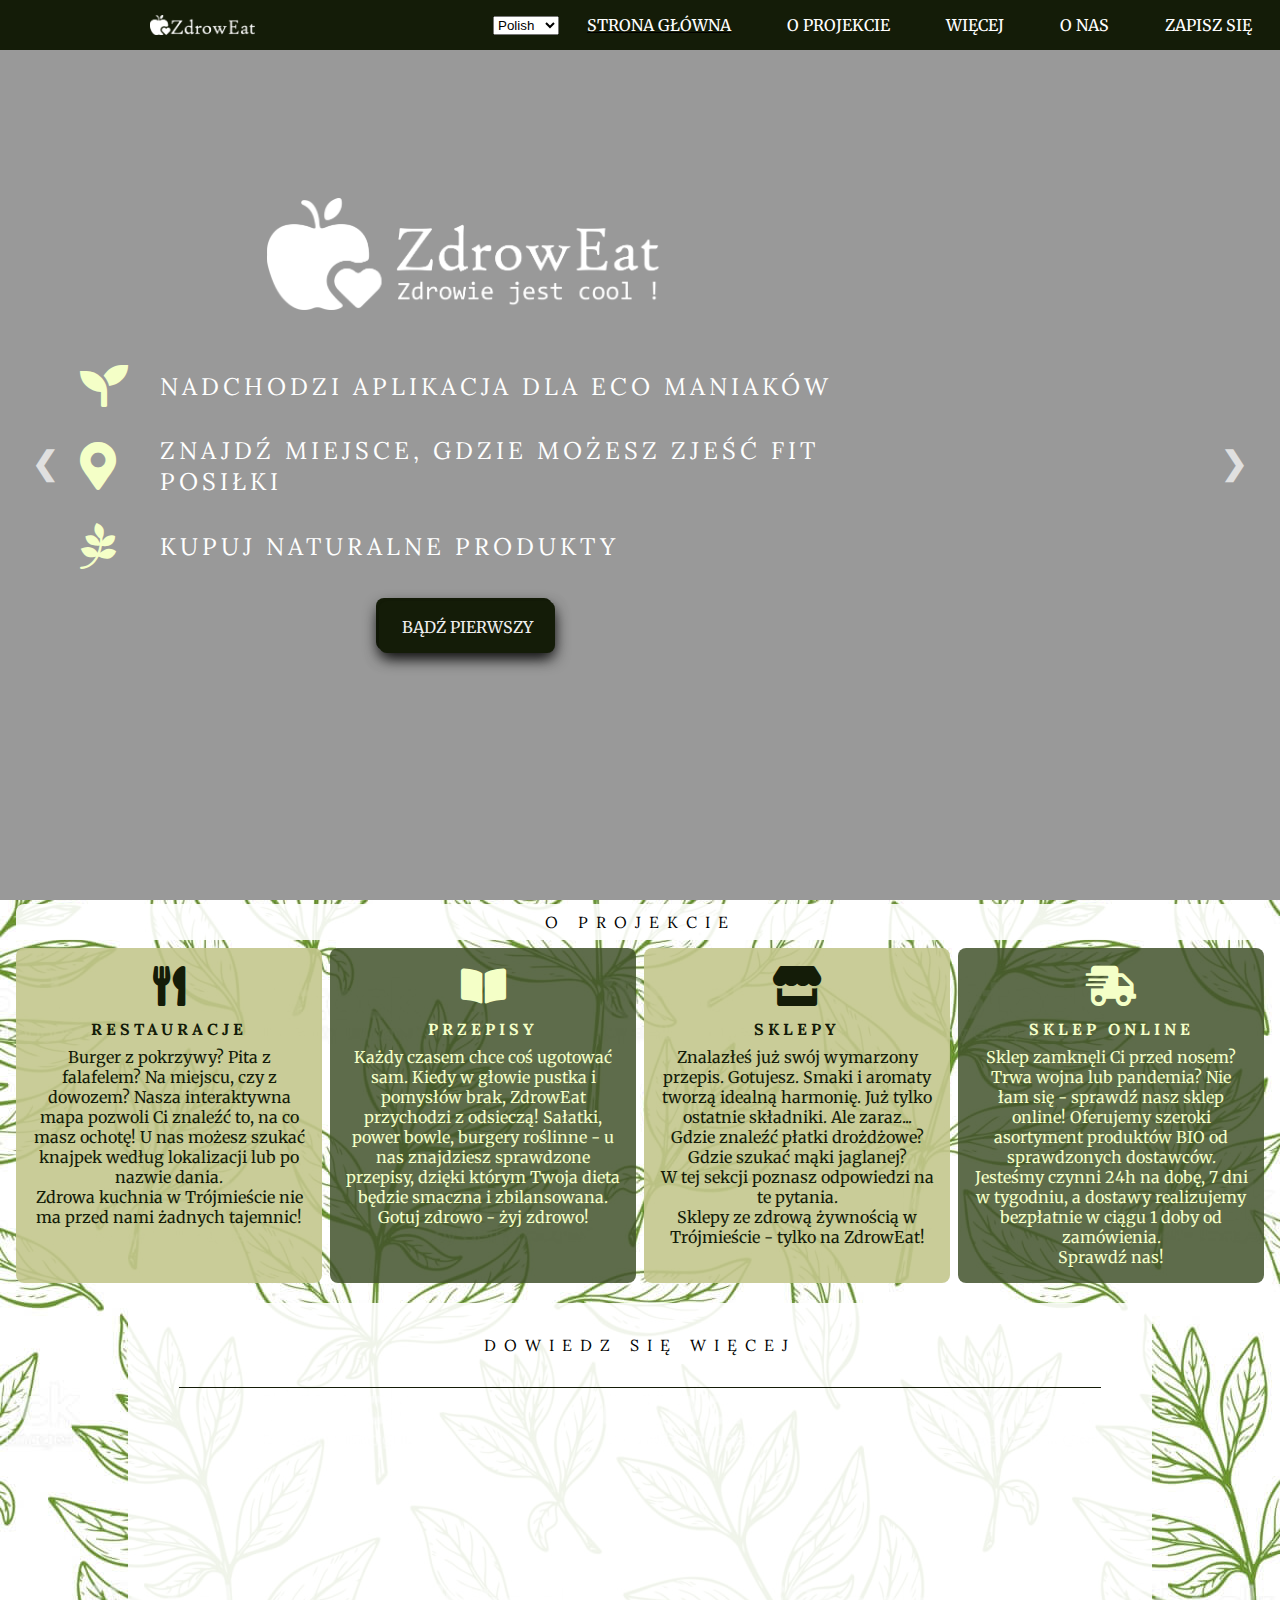
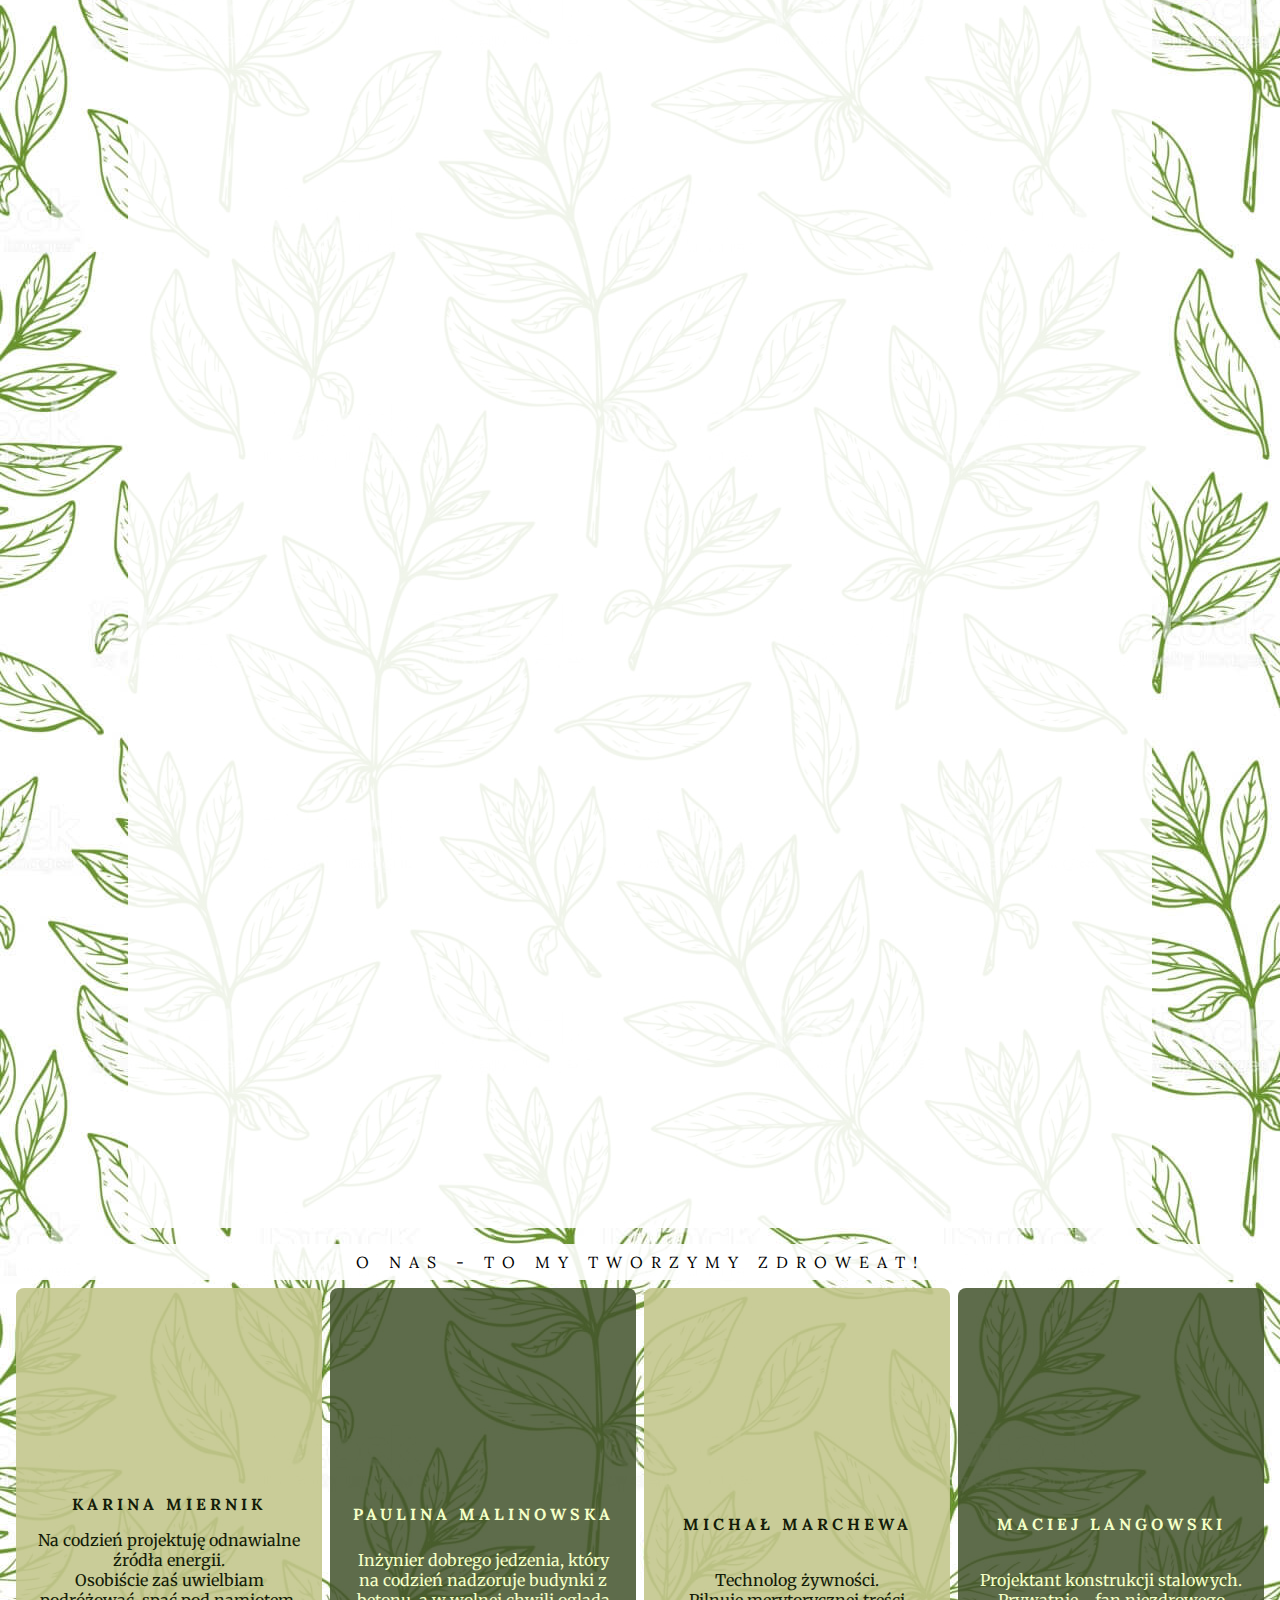
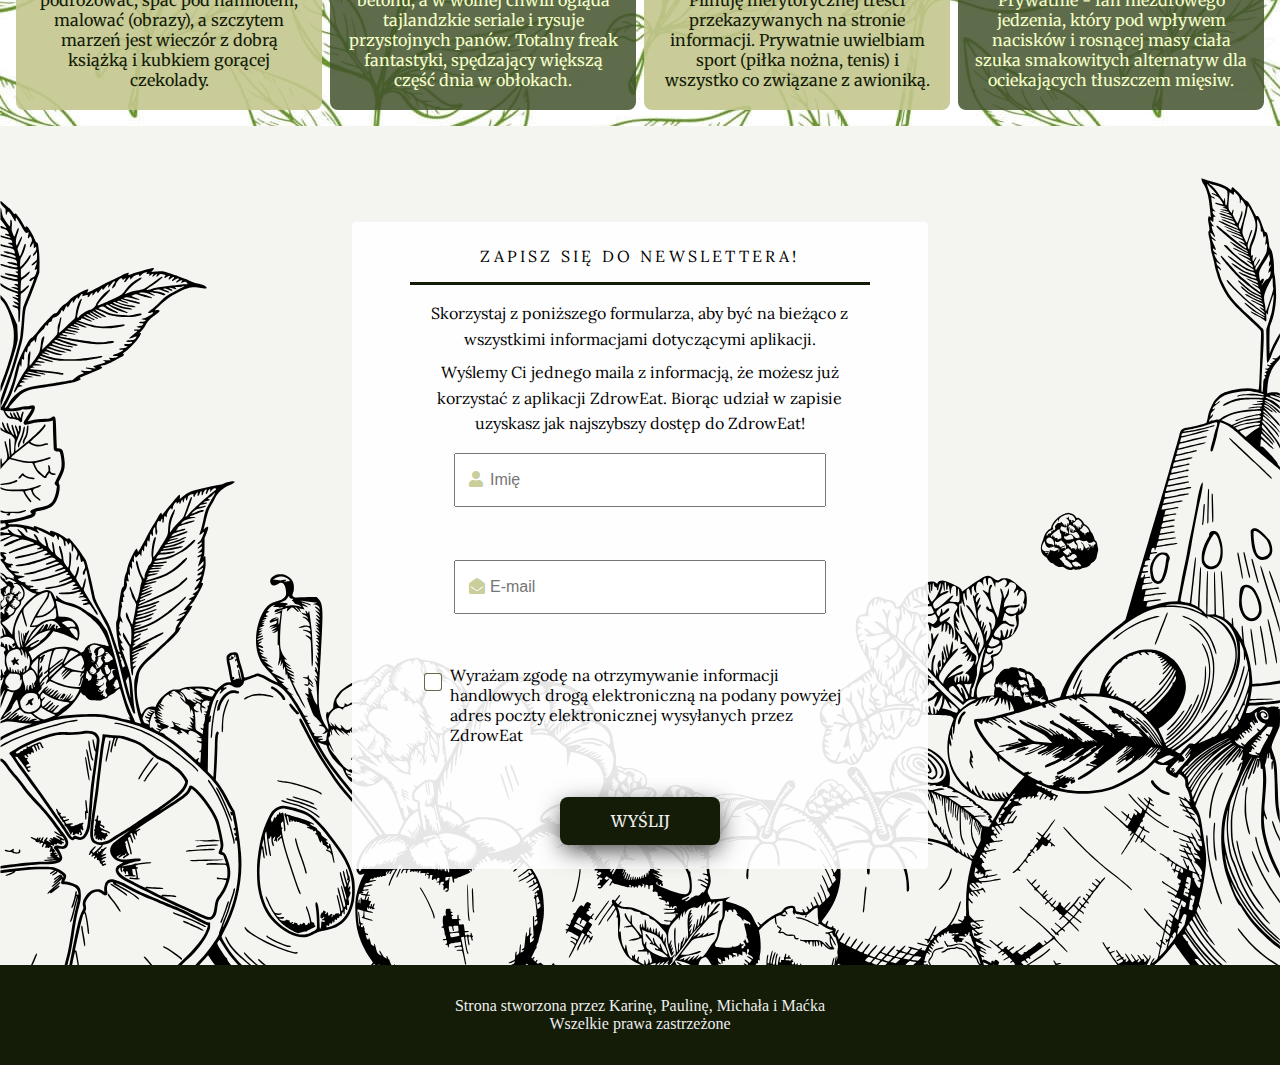
==== index.html @ 159ba16c "data attributes and lang.js added" ====
<!DOCTYPE html>
<html lang="pl">

<head>
  <meta charset="UTF-8" />
  <meta name="viewport" content="width=device-width, initial-scale=1.0" />
  <meta name="description" content="Zdrowie jest cool. Z nami zjesz smacznie, zdrowo i niestandardowo" />
  <link rel="stylesheet" href="css/main.css" />
  <link rel="stylesheet" href="css/tablet.css" />
  <link rel="stylesheet" href="css/screen.css" />
  <link rel="stylesheet" href="css/variables.css" />
  <link rel="stylesheet" href="fontawesome/css/all.css" />
  <link href="https://fonts.googleapis.com/css?family=Lora&display=swap" rel="stylesheet" />
  <link href="https://fonts.googleapis.com/css?family=Merriweather&display=swap" rel="stylesheet" />
  <link href="https://unpkg.com/aos@2.3.1/dist/aos.css" rel="stylesheet" />
  <script src="https://unpkg.com/aos@2.3.1/dist/aos.js"></script>
  <title>Zdroweat</title>
</head>

<body>
  <nav class="menu">
    <input class="menu__btn" type="checkbox" id="menu__btn" />
    <div class="menu__wrap">
      <div>
        <label class="menu__icon" for="menu__btn">
          <span class="nav__icon"></span>
        </label>
      </div>
      <div class="menu__image ">
        <a href="#start"><img class="menu--hidden" src="Identyfikacja/logo_menu.png" alt="logo zdrowEat" class=""></a>
      </div>
    </div>
    <ul class="menu__list">
      <select class="menu__select" id="mbPOCControlsLangDrop"></select>

      <li class="menu__item menu--home">
        <a href="#start" class="link" data-mlr-text>STRONA GŁÓWNA</a>
      </li>
      <li class="menu__item menu--about">
        <a href="#info" class="link" data-mlr-text>O PROJEKCIE</a>
      </li>
      <li class="menu__item menu--more">
        <a href="#more" class="link" data-mlr-text>WIĘCEJ</a>
      </li>
      <li class="menu__item menu--us">
        <a href="#about" class="link" data-mlr-text>O NAS</a>
      </li>
      <li class="menu__item menu--sign-in">
        <a href="#news" class="link" data-mlr-text>ZAPISZ SIĘ</a>
      </li>
    </ul>
  </nav>

  <!------------------ HERO -------------------------->
  <div class="hero__wrapper" id="start">
    <div class="hero__background  slide"></div>
    <div class="hero__background slide--1 slide"></div>
    <div class="hero__background slide--2 slide"></div>

    <header class="hero">
      <article class="hero__content">
        <div class="hero__logo">
          <img class="logo" src="../Identyfikacja/logo_1.png" alt="" />
        </div>
        <!-- --HASLA-- -->
        <div class="hero__intro">
          <div class="hero__prompt">
            <div class="hero__icon">
              <i class="h--icon fas fa-seedling"></i>
            </div>
            <h1 data-mlr-text>Nadchodzi aplikacja dla Eco Maniaków</h1>
          </div>
          <div class="hero__prompt">
            <div class="hero__icon">
              <i class="h--icon fas fa-map-marker-alt"></i>
            </div>
            <h1 data-mlr-text>Znajdź miejsce, gdzie możesz zjeść fit posiłki</h1>
          </div>
          <div class="hero__prompt">
            <div class="hero__icon">
              <i class="h--icon fab fa-pagelines"></i>
            </div>
            <h1 data-mlr-text>Kupuj naturalne produkty</h1>
          </div>
        </div>

        <!------ Zapis na premiere ---------------------->
        <div class="hero__button section">
          <button type="button" class="hero__button">
            <a href="#news" class="link__button" data-mlr-text>Bądź pierwszy</a>
          </button>
        </div>
      </article>

      <!-- Next and previous buttons -->
      <a class="arrow prev">&#10094;</a>
      <a class="arrow next">&#10095;</a>
    </header>
  </div>


  <!------------------ INFO -------------------------->
  <div class="container" id="container">
    <section class="info" id="info">
      <div class="info__title">
        <header class="title" data-mlr-text>O PROJEKCIE</header>
      </div>
      <div class="info__item info--1">
        <div class="info__icon icon--1">
          <i class="fas fa-utensils"></i>
        </div>
        <div class="info__header" data-mlr-text>
          RESTAURACJE
        </div>
        <p data-mlr-text>
          Burger z pokrzywy? Pita z falafelem? Na miejscu, czy z dowozem?
          Nasza interaktywna mapa pozwoli Ci znaleźć to, na co masz ochotę! U
          nas możesz szukać knajpek według lokalizacji lub po nazwie dania.
          <br />Zdrowa kuchnia w Trójmieście nie ma przed nami żadnych
          tajemnic!
        </p>
      </div>
      <div class="info__item info--2">
        <div class="info__icon icon--2">
          <i class="fas fa-book-open"></i>
        </div>
        <div class="info__header" data-mlr-text>
          PRZEPISY
        </div>
        <p data-mlr-text>
          Każdy czasem chce coś ugotować sam. Kiedy w głowie pustka i pomysłów
          brak, ZdrowEat przychodzi z odsieczą! Sałatki, power bowle, burgery
          roślinne - u nas znajdziesz sprawdzone przepisy, dzięki którym Twoja
          dieta będzie smaczna i zbilansowana. <br />
          Gotuj zdrowo - żyj zdrowo!
        </p>
      </div>
      <div class="info__item info--3">
        <div class="info__icon icon--3">
          <i class="fas fa-store"></i>
        </div>
        <div class="info__header" data-mlr-text>
          SKLEPY
        </div>
        <p data-mlr-text>
          Znalazłeś już swój wymarzony przepis. Gotujesz. Smaki i aromaty
          tworzą idealną harmonię. Już tylko ostatnie składniki. Ale zaraz...
          Gdzie znaleźć płatki drożdżowe? Gdzie szukać mąki jaglanej? <br />
          W tej sekcji poznasz odpowiedzi na te pytania. <br />
          Sklepy ze zdrową żywnością w Trójmieście - tylko na ZdrowEat!
        </p>
      </div>
      <div class="info__item info--4">
        <div class="info__icon icon--4">
          <i class="fas fa-shipping-fast"></i>
        </div>
        <div class="info__header header--4" data-mlr-text>
          SKLEP ONLINE
        </div>
        <p data-mlr-text>
          Sklep zamknęli Ci przed nosem? Trwa wojna lub pandemia? Nie łam się
          - sprawdź nasz sklep online! Oferujemy szeroki asortyment produktów
          BIO od sprawdzonych dostawców. Jesteśmy czynni 24h na dobę, 7 dni w
          tygodniu, a dostawy realizujemy bezpłatnie w ciągu 1 doby od
          zamówienia. <br />
          Sprawdź nas!
        </p>
      </div>
    </section>

    <!--------------------MORE INFO -------------------------->
    <section class="moreInfo" id="more">
      <div class="moreInfo__wrapper">
        <div class="moreInfo__title" data-mlr-text>Dowiedz się więcej</div>
        <div class="moreInfoBox">
          <div data-aos="fade-right">
            <div class="moreInfo__icon moreIcon--1">
              <i class="fas fa-piggy-bank"></i>
            </div>
            <div class="moreInfo__header" data-mlr-text>
              Promocje
            </div>
            <p data-mlr-text>
              Koniec z wymówkami, że jak zdrowo to zaraz drogo! Tylko u nas
              możesz zdobyć atrakcyjne kody rabatowe do restauracji jak
              również do sklepów ze zdrową żywnością.
            </p>
            <p data-mlr-text>
              Mało tego - jeśli zapiszesz się na nasz Newsletter otrzymasz na
              start 10% rabatu na nasz asortyment!
            </p>
            <p data-mlr-text>Nie przegap takiej okazji!</p>
          </div>
        </div>
        <div class="moreInfoBox">
          <div data-aos="fade-left">
            <div class="moreInfo__icon moreIcon--2">
              <i class="fas fa-shopping-bag"></i>
            </div>
            <div class="moreInfo__header" data-mlr-text>
              Kupuj lokalnie
            </div>
            <p data-mlr-text>
              Masz dosyć przetworzonej żywności? Po powrocie ze sklepu nie
              dają Ci spokoju myśli czy jajka były z chowu klatkowego, a chleb
              nie spędził w zamrażarce pół roku?
            </p>
            <p data-mlr-text>
              Razem z nami wspieraj lokalnych producentów. Kupując u nas
              wspierasz nie tylko lokalny biznes i ochronę środowiska, ale
              przede wszystkim swoje zdrowie.
            </p>
          </div>
        </div>
        <div class="moreInfoBox">
          <div data-aos="fade-right">
            <div class="moreInfo__icon moreIcon--3">
              <i class="fas fa-leaf"></i>
            </div>
            <div class="moreInfo__header" data-mlr-text>
              Ekologia
            </div>
            <p data-mlr-text>
              Na zdrowej żywności nie poprzestajemy. Stosujemy wysokiej
              jakości jednorazowe, ekologiczne opakowania do przewozu
              zamówień. Są to przyjazne dla środowiska, w pełni
              biodegradowalne produkty.
            </p>
          </div>
        </div>
        <div class="moreInfoBox">
          <div data-aos="fade-left">
            <div class="moreInfo__icon moreIcon--4">
              <i class="fas fa-users"></i>
            </div>
            <div class="moreInfo__header" data-mlr-text>
              Nasi eksperci
            </div>
            <p data-mlr-text>
              Masz wątpliwości, który produkt spełni najlepiej Twoje
              oczekiwania? Którą restaurację wybrać albo które mleko roślinne
              jest odpowiednie dla Twojej diety? Napisz do naszych Ekspertów!
              Nasz Zespół Ci doradzi, najlepiej jak potrafi.
            </p>
          </div>
        </div>
        <div class="moreInfoBox">
          <div data-aos="fade-right">
            <div class="moreInfo__icon moreIcon--5">
              <i class="fas fa-envelope"></i>
            </div>
            <div class="moreInfo__header" data-mlr-text>
              Bądź na bieżąco!
            </div>
            <p data-mlr-text>
              Zapisując się na Newsletter masz pewność, że na bieżąco będziemy
              Cię informować o wszystkich nowinkach żywieniowych, wydarzeniach
              kulinarnych w Trójmieście oraz o promocjach.
            </p>
          </div>
        </div>
        <div class="moreInfoBox">
          <div data-aos="fade-left">
            <div class="moreInfo__icon moreIcon--6">
              <i class="fas fa-mobile-alt"></i>
            </div>
            <div class="moreInfo__header" data-mlr-text>
              Aplikacja ZdrowEat
            </div>
            <p data-mlr-text>
              Nasza aplikacja jest prosta w obsłudze, a co najważniejsze -
              zupełnie darmowa! Czekaj na powiadomienie na maila. Damy Ci znać
              zaraz po jej premierze.
            </p>
          </div>
        </div>
        <div class="moreInfoBox">
          <div data-aos="fade-right">
            <div class="moreInfo__icon moreIcon--7">
              <i class="fas fa-handshake"></i>
            </div>
            <div class="moreInfo__header" data-mlr-text>
              Poznajmy się
            </div>
            <p data-mlr-text>
              Organizujemy warsztaty i spotkania kulinarne! Jeśli jesteś
              ZdrowoManiakiem polub nas na facebooku, śledź Newsletter i
              koniecznie przyjdź na jedno ze spotkań!
            </p>
          </div>
        </div>
        <div class="moreInfoBox">
          <div data-aos="fade-left">
            <div class="moreInfo__icon moreIcon--8">
              <i class="fas fa-shield-alt"></i>
            </div>
            <div class="moreInfo__header" data-mlr-text>
              Bezpieczeństwo
            </div>
            <p data-mlr-text>
              W tym trudnym czasie związanym z epidemią, staramy się Wam wyjśc
              na przeciw. Nie rezygnując ze zdrowych przyzwyczajeń, nadal
              możesz zamawiać produkty w naszym sklepie i jedzenie na wynos -
              zapewniamy zachowanie wszelkich zaleceń sanitarnych
            </p>
          </div>
        </div>
      </div>
    </section>
    <!-------------------- ABOUT US -------------------------->
    <section class="aboutUs" id="about">
      <div class="aboutUs__title">
        <header class="aU__title" data-mlr-text>O NAS - TO MY TWORZYMY ZDROWEAT!</header>
      </div>
      <div class="aboutUs__content content--1">
        <div data-aos="flip-left" class="photo__wrapper">
          <div class="photo photo--1"></div>
          <div class="aboutUs__social hidden__aboutUs">
            <a href="https://www.facebook.com/" class="social--1">
              <i class="fab fa-facebook"></i>
            </a>
            <a href="https://www.onet.pl/" class="social--1">
              <i class="fas fa-home"></i>
            </a>
            <a href="https://www.linkedin.com/" class="social--1">
              <i class="fab fa-linkedin"></i>
            </a>
            <a href="https://github.com/infoshareacademy/jfdz14-zdroweat" class="social--1">
              <i class="fab fa-github"></i>
            </a>
          </div>
        </div>

        <div class="aboutUs__name">
          KARINA MIERNIK
        </div>
        <p data-mlr-text>
          Na codzień projektuję odnawialne źródła energii.
        </p>
        <p data-mlr-text>
          Osobiście zaś uwielbiam podróżować, spać pod namiotem, malować
          (obrazy), a szczytem marzeń jest wieczór z dobrą książką i kubkiem
          gorącej czekolady.
        </p>
        <div class="aboutUs__social2">
          <a href="https://www.facebook.com/" class="social--1">
            <i class="fab fa-facebook"></i>
          </a>
          <a href="https://www.onet.pl/" class="social--1">
            <i class="fas fa-home"></i>
          </a>
          <a href="https://www.linkedin.com/" class="social--1">
            <i class="fab fa-linkedin"></i>
          </a>
          <a href="https://github.com/infoshareacademy/jfdz14-zdroweat" class="social--1">
            <i class="fab fa-github"></i>
          </a>
        </div>
      </div>
      <div class="aboutUs__content content--2">
        <div data-aos="flip-left" class="photo__wrapper">
          <div class="photo photo--2"></div>
          <div class="aboutUs__social hidden__aboutUs">
            <a href="https://www.facebook.com/" class="social--2">
              <i class="fab fa-facebook"></i>
            </a>
            <a href="https://www.onet.pl/" class="social--2">
              <i class="fas fa-home"></i>
            </a>
            <a href="https://www.linkedin.com/" class="social--2">
              <i class="fab fa-linkedin"></i>
            </a>
            <a href="https://github.com/infoshareacademy/jfdz14-zdroweat" class="social--2">
              <i class="fab fa-github"></i>
            </a>
          </div>
        </div>
        <div class="aboutUs__name">
          PAULINA MALINOWSKA
        </div>
        <p data-mlr-text>
          Inżynier dobrego jedzenia, który na codzień nadzoruje budynki z
          betonu, a w wolnej chwili ogląda tajlandzkie seriale i rysuje
          przystojnych panów. Totalny freak fantastyki, spędzający większą
          część dnia w obłokach.
        </p>
        <div class="aboutUs__social2">
          <a href="https://www.facebook.com/" class="social--2">
            <i class="fab fa-facebook"></i>
          </a>
          <a href="https://www.onet.pl/" class="social--2">
            <i class="fas fa-home"></i>
          </a>
          <a href="https://www.linkedin.com/" class="social--2">
            <i class="fab fa-linkedin"></i>
          </a>
          <a href="https://github.com/infoshareacademy/jfdz14-zdroweat" class="social--2">
            <i class="fab fa-github"></i>
          </a>
        </div>
      </div>
      <div class="aboutUs__content content--3">
        <div data-aos="flip-left" class="photo__wrapper">
          <div class="photo photo--3"></div>
          <div class="aboutUs__social hidden__aboutUs">
            <a href="https://www.facebook.com/" class="social--3">
              <i class="fab fa-facebook"></i>
            </a>
            <a href="https://www.onet.pl/" class="social--3">
              <i class="fas fa-home"></i>
            </a>
            <a href="https://www.linkedin.com/" class="social--3">
              <i class="fab fa-linkedin"></i>
            </a>
            <a href="https://github.com/infoshareacademy/jfdz14-zdroweat" class="social--3">
              <i class="fab fa-github"></i>
            </a>
          </div>
        </div>
        <div class="aboutUs__name">
          MICHAŁ MARCHEWA
        </div>
        <p data-mlr-text>
          Technolog żywności. <br />
          Pilnuję merytorycznej treści przekazywanych na stronie informacji.
          Prywatnie uwielbiam sport (piłka nożna, tenis) i wszystko co
          związane z awioniką.
        </p>
        <div class="aboutUs__social2">
          <a href="https://www.facebook.com/" class="social--3">
            <i class="fab fa-facebook"></i>
          </a>
          <a href="https://www.onet.pl/" class="social--3">
            <i class="fas fa-home"></i>
          </a>
          <a href="https://www.linkedin.com/" class="social--3">
            <i class="fab fa-linkedin"></i>
          </a>
          <a href="https://github.com/infoshareacademy/jfdz14-zdroweat" class="social--3">
            <i class="fab fa-github"></i>
          </a>
        </div>
      </div>
      <div class="aboutUs__content content--4">
        <div data-aos="flip-left" class="photo__wrapper">
          <div class="photo photo--4"></div>
          <div class="aboutUs__social hidden__aboutUs">
            <a href="https://www.facebook.com/" class="social--4">
              <i class="fab fa-facebook"></i>
            </a>
            <a href="https://www.onet.pl/" class="social--4">
              <i class="fas fa-home"></i>
            </a>
            <a href="https://www.linkedin.com/" class="social--4">
              <i class="fab fa-linkedin"></i>
            </a>
            <a href="https://github.com/infoshareacademy/jfdz14-zdroweat" class="social--4">
              <i class="fab fa-github"></i>
            </a>
          </div>
        </div>
        <div class="aboutUs__name">
          MACIEJ LANGOWSKI
        </div>
        <p data-mlr-text>
          Projektant konstrukcji stalowych. <br />Prywatnie - fan niezdrowego
          jedzenia, który pod wpływem nacisków i rosnącej masy ciała szuka
          smakowitych alternatyw dla ociekających tłuszczem mięsiw.
        </p>
        <div class="aboutUs__social2">
          <a href="https://www.facebook.com/" class="social--4">
            <i class="fab fa-facebook"></i>
          </a>
          <a href="https://www.onet.pl/" class="social--4">
            <i class="fas fa-home"></i>
          </a>
          <a href="https://www.linkedin.com/" class="social--4">
            <i class="fab fa-linkedin"></i>
          </a>
          <a href="https://github.com/infoshareacademy/jfdz14-zdroweat" class="social--4">
            <i class="fab fa-github"></i>
          </a>
        </div>
      </div>
    </section>
    <!--------------------- FORMULARZ -------------------------->
    <footer class="newsletter" id="news">
      <div class="newsletter__wrapper">
        <div class="newsletter__title">
          <p data-mlr-text>Zapisz się do Newslettera!</p>
        </div>
        <p data-mlr-text>
          Skorzystaj z poniższego formularza, aby być na bieżąco z wszystkimi
          informacjami dotyczącymi aplikacji.
        </p>
        <p data-mlr-text>
          Wyślemy Ci jednego maila z informacją, że możesz już korzystać z
          aplikacji ZdrowEat. Biorąc udział w zapisie uzyskasz jak najszybszy
          dostęp do ZdrowEat!
        </p>
        <form id="form">
          <section class="newsletter__input">
            <div class="newsletter__icon"><i class="fa fa-user"></i></div>
            <label class="sr-only" for="name"></label>
            <input type="text" class="input" name="name" id="name" placeholder="Imię" data-mlr-text />
            <small>Error</small>
          </section>

          <section class="newsletter__input">
            <div class="newsletter__icon">
              <i class="fa fa-envelope-open"></i>
            </div>
            <label class="sr-only" for="mail"></label>
            <input type="text" class="input" name="mail" id="mail" placeholder="E-mail" />
            <small>Error</small>
          </section>

          <div class="newsletter__input box">
            <input type="checkbox" class="input" id="opt-in" />
            <label for="opt-in" data-mlr-text>Wyrażam zgodę na otrzymywanie informacji handlowych drogą
              elektroniczną na podany powyżej adres poczty elektronicznej
              wysyłanych przez ZdrowEat</label>
            <small>Error</small>
          </div>

          <section class="newsletter__input submission">
            <button class="newsletter__button" data-mlr-text>Wyślij</button>
          </section>
        </form>
      </div>
    </footer>
    <div class="copyright">
      <p data-mlr-text> Strona stworzona przez Karinę, Paulinę, Michała i Maćka</p>
      <p data-mlr-text>Wszelkie prawa zastrzeżone</p>
    </div>

    <div class="cookie hidden">
      <div class="cookie__text">
        <p data-mlr-text>
          ZdrowEat wykorzystuje pliki cookie zgodnie z ustawieniami Twojej
          przeglądarki. Korzystając z naszych usług, akceptujesz używanie
          takich plików. Więcej na ten temat możesz przeczytać w
          <a href="#" class="cookie__policy">Polityce prywatności.</a>
        </p>
      </div>
      <div class="cookie__button">
        <button class="cookie__close">Akceptuję</button>
      </div>
    </div>
  </div>

  <script src="/script.js"></script>
  <script src="/lang.js"></script>
</body>

</html>
---- css/main.css ----
* {
  box-sizing: border-box;
  margin: 0;
  padding: 0;
}

html {
  scroll-behavior: smooth;
}

body {
  width: 100%;
  height: 100%;
  min-width: 200px;
}

/*Stylowanie nawigacji*/

.menu {
  background-color: var(--primary-color);
  position: fixed;
  width: 100%;
  z-index: 10;
  font-family: var(--secondary-font);
}
.menu__wrap {
  display: flex;
  justify-content: space-between;
}

/* .menu--hidden{
  display: none;
  } */

.menu__list {
  list-style: none;
  overflow: hidden;
  max-height: 0;
  transition: max-height 0.2s ease-out;
  display: block;
}

.menu__image {
  height: 20px;
  margin: auto 15px auto 0;
}

.menu__image img {
  height: 100%;
}

.link {
  display: block;
  border-bottom: solid 1px var(--fourth-color);
  padding: 12px;
  text-decoration: none;
  color: white;
}

.menu__item:hover {
  color: #ccc;

  background-color: var(--fifth-color);
}

.menu__icon {
  height: 100%;
  padding: 4px 48px;
  position: relative;
  cursor: pointer;
  margin: auto 0 auto 0;
}

.nav__icon {
  background: var(--third-color);
  display: block;
  height: 2px;
  width: 23px;
  position: relative;
  transition: background 0.2s ease-out;
  margin-left: 15px;
}

.nav__icon:before {
  background: var(--third-color);
  content: '';
  display: block;
  height: 100%;
  width: 100%;
  position: absolute;
  top: 5px;

  transition: all 0.2s ease-out;
}

.nav__icon:after {
  background: var(--third-color);
  content: '';
  display: block;
  height: 100%;
  width: 100%;
  position: absolute;
  top: -5px;
  transition: all 0.2s ease-out;
}

.menu__btn {
  display: none;
}

.menu__btn:checked ~ .menu__list {
  max-height: 300px;
}

/* changing menu sign into closing one*/
.menu__btn:checked ~ .menu__wrap .menu__icon .nav__icon {
  background-color: transparent;
}

.menu__btn:checked ~ .menu__wrap .menu__icon .nav__icon:before {
  transform: rotate(-45deg);
  top: 0;
}

.menu__btn:checked ~ .menu__wrap .menu__icon .nav__icon:after {
  transform: rotate(45deg);
  top: 0;
}

/*Ostylowanie tla sekcji hero*/

.hero__wrapper {
  position: relative;
  width: 100%;
  min-height: 100vh;
  display: flex;
  overflow: hidden;
}

.hero__background {
  min-height: 100%;
  width: 100%;
  position: absolute;
  background-image: linear-gradient(rgba(10, 10, 0, 0.4), rgba(0, 0, 0, 0.4)),
    url(../Identyfikacja/mobilne_tlo.jpg);
  background-size: cover;
  background-position: center;
  z-index: -1;
}

.hero {
  width: 100vw;
  margin-top: 5rem;
  margin-bottom: 3rem;
  display: flex;
  flex-direction: column;
  justify-content: start;
  align-items: center;
}

.hero__content {
  display: flex;
  flex-direction: column;
  align-items: center;
}

.hero__intro {
  margin: 0 2rem;
}

.hero__prompt {
  height: 3.5rem;
  display: flex;
  align-items: center;
}

.hero__prompt h1 {
  font-size: 1rem;
  font-weight: normal;
  font-family: var(--primary-font);
  text-transform: uppercase;
  color: white;
}

.h--icon {
  width: 40px;
  font-size: 2rem;
  color: var(--sixth-color);
  margin-right: 0.5rem;
}

.hero__logo {
  height: 4rem;
  margin-bottom: 1.5rem;
}

.logo {
  width: auto;
  height: 100%;
}

.prev,
.next {
  font-size: 0;
}

/*przycisk Zapisu na premiere*/

.hero__button {
  text-align: center;
  align-self: center;
  border-radius: 0.5rem;
  height: 2.5rem;
  width: 10rem;
  border: solid transparent;
  box-shadow: 1px 7px 15px -2px rgba(0, 0, 0, 0.75);
  font-family: var(--secondary-font);
  font-size: 1rem;
  font-weight: normal;
  background-color: var(--primary-color);
  text-transform: uppercase;
  cursor: pointer;
  touch-action: manipulation;
  color: var(--third-color);
}

.hero__button:hover {
  background-color: var(--fifth-color);
  opacity: 0.9;
  transition: 0.2s;
}

.link__button {
  text-decoration: none;
  color: var(--third-color);
}

/****SEKCJA INFO ***/

.container {
  background-image: url(../Identyfikacja/plant_pattern.jpg);
}

.info {
  display: flex;
  flex-direction: column;

  height: auto;
  margin: 0 0.75rem 0.75rem 0.75rem;
}

.info__title {
  width: 100%;
  padding: 0.5rem;
  margin: 0.25rem;
  align-self: center;
  background-color: rgba(255, 255, 255, 0.9);
  text-align: center;
  font-size: var(--font-size-2);
  font-family: var(--primary-font);
  letter-spacing: 0.5rem;
  border-radius: 0.5rem;
}

.info--1,
.info--3 {
  background-color: var(--fourth-color);
  color: var(--primary-color);
}

.info--2,
.info--4 {
  background-color: var(--fifth-color);
  color: var(--sixth-color);
}

.info__item {
  display: flex;
  flex-direction: column;
  align-items: center;
  height: auto;
  padding: 1.25rem 1rem;
  margin: 0.25rem 0;
  border-radius: 0.5rem;
}

.info--4 {
  margin-bottom: 1rem;
}

.info__item p {
  text-align: center;
  font-family: var(--secondary-font);
}

.info__icon {
  font-size: 2rem;
  text-align: center;
}

.info__header {
  font-size: var(--font-size-2);
  font-family: var(--primary-font);
  padding: 0.5rem 0;
  letter-spacing: 0.25rem;
  font-weight: 900;
}

/* Sekcja dodatkowe informacje */

.moreInfo__wrapper {
  display: flex;
  flex-direction: column;
  flex-wrap: wrap;
  overflow: hidden;
  width: 100%;
  margin: 0 auto;
  background-color: rgba(255, 255, 255, 0.9);
}
.moreInfo__title {
  font-size: var(--font-size-2);
  font-family: var(--primary-font);
  padding: 2rem 0;
  text-align: center;
  text-transform: uppercase;
  letter-spacing: 0.5rem;
  border-bottom: var(--primary-color) solid 1px;
  width: 90%;
  margin: 0 auto;
}

.moreInfoBox {
  display: flex;
  align-items: center;
  font-family: var(--secondary-font);
  padding: 1rem 1rem;
  width: 100%;
  height: auto;
  text-align: center;
  line-height: 2rem;
  /* background-color: rgba(255, 255, 255, 0.8); */
}

.moreInfo__header {
  font-size: var(--font-size-2);
  font-family: var(--primary-font);
  padding: 1.5rem 0;
  text-align: center;
  text-transform: uppercase;
  letter-spacing: 0.25rem;
}

.moreInfo__icon {
  font-size: 3rem;
  text-align: center;
  margin-bottom: 1rem;
}

.moreIcon--2,
.moreIcon--4,
.moreIcon--6,
.moreIcon--8 {
  color: var(--primary-color);
}

.moreIcon--1,
.moreIcon--3,
.moreIcon--5,
.moreIcon--7 {
  color: var(--fourth-color);
}

/* Ostylowanie sekcji aboutUs */
.aboutUs {
  display: flex;
  flex-direction: column;
  margin: 0.75rem;
}

/* Ostylowanie sekcji aboutUs__title */

.aboutUs__title {
  width: 100%;
  padding: 0.5rem;
  margin: 0.25rem;
  align-self: center;
  background-color: rgba(255, 255, 255, 0.9);
  text-align: center;
  font-size: var(--font-size-2);
  font-family: var(--primary-font);
  letter-spacing: 0.5rem;
  border-radius: 0.5rem;
}

/* Ostylowanie sekcji aboutUs__content */

.aboutUs__content {
  display: flex;
  flex-direction: column;
  justify-content: space-between;
  align-items: center;
  height: auto;
  text-align: center;
  padding: 1.25rem 1rem;
  margin: 0.25rem 0;
  border-radius: 0.5rem;
}

.content--1,
.content--3 {
  color: var(--primary-color);
  background-color: var(--fourth-color);
}

.content--2,
.content--4 {
  background-color: var(--fifth-color);
  color: var(--sixth-color);
}

/* Ostylowanie zdjęć */
.photo__wrapper {
  display: flex;
  align-items: center;
  width: 170px;
  height: 170px;
  border-radius: 50%;
}

.photo {
  width: 170px;
  height: 170px;
  border-radius: 50%;
  padding: 1rem 0;
  background-repeat: no-repeat;
}

.photo--1 {
  background: url(../nasze_zdjecia/KarinaMiernik.jpeg);
  background-size: contain;
}

.photo--2 {
  background: url(../nasze_zdjecia/PaulinaMalinowska.jpeg);
  background-size: contain;
}

.photo--3 {
  background: url(../nasze_zdjecia/MichalMarchewa.jpeg);
  background-size: contain;
}

.photo--4 {
  background: url(../nasze_zdjecia/MaciejLangowski.jpeg);
  background-size: contain;
}

/* Stylowanie sekcji name */

.aboutUs__name {
  font-size: var(--font-size-2);
  font-family: var(--primary-font);
  font-weight: 900;
  letter-spacing: 0.25rem;
  padding-top: 1rem;
  padding-bottom: 1rem;
}

/* Stylowanie paragrafu */

.aboutUs p {
  font-size: var(--font-size-2);
  font-family: var(--secondary-font);
}

/* Stylowanie sekcji aboutUs__social */

.aboutUs__social {
  padding-top: 0.25rem;
}

.aboutUs__social2 {
  padding: 0.5rem 0 0 0;
}

/* Stylowanie ikon social mediów */

.social--1,
.social--2,
.social--3,
.social--4 {
  padding: 0.75rem;
  font-size: 2.25rem;
  display: inline-block;
}

.social--1,
.social--3 {
  color: var(--primary-color);
}

.social--2,
.social--4 {
  color: var(--sixth-color);
}

/* Dodanie efektów wizualnych do ikon social mediów */

.social--1:hover,
.social--2:hover,
.social--3:hover,
.social--4:hover {
  transform: translateY(-3px);
}

/**OSTYLOWANIE FORMULARZA*/

.newsletter {
  display: flex;
  flex-direction: column;
  width: 100%;
  background-color: #f4f5f0;
  opacity: 1;
  background-image: url(../Identyfikacja/3734330.svg);
  background-position: center;
  background-size: cover;
  text-align: center;
  justify-content: center;
  align-items: center;
  padding: 6rem 0rem 6rem 0rem;
  font-family: var(--primary-font);
}
/**Stylowanie tytułu*/

.newsletter__title {
  display: flex;
  flex-direction: column;
  width: 90%;
  margin: 0 auto;
  border-bottom: solid var(--primary-color) 3px;
  font-family: var(--primary-font);
  text-transform: uppercase;
  letter-spacing: 0.2rem;
  font-size: var(--font-size-2);
  padding: 1rem;
  margin-bottom: 0.5rem;
}
/**Stylowanie wrappera*/

.newsletter__wrapper {
  display: flex;
  flex-direction: column;
  background-color: rgba(255, 255, 255, 0.9);
  width: 100%;
  padding: 0.5rem 0rem;
  border-radius: 0.25rem;
  word-wrap: break-word;
}
/**Stylowanie inputów*/

.newsletter__input {
  display: flex;
  flex-direction: column;
  margin: 0 auto;
  padding: 1rem 0rem;
  min-width: 20%;
  width: 90%;
  position: relative;
}

.newsletter input {
  margin: 0 1rem;
  padding: 1rem 2.1rem;
  font-size: var(--font-size-2);
}

.newsletter__input small {
  position: relative;
  visibility: hidden;
  text-align: start;
  bottom: 0;
  left: 1rem;
  padding-top: 0.25rem;
}

.newsletter__input.error small {
  visibility: visible;
  color: #e74c3c;
}
.newsletter__input.success input {
  border: solid 2px var(--fourth-color);
}
.newsletter__input.error input {
  border: solid 2px #e74c3c;
}

/**Stylowanie ikon*/

.newsletter__icon {
  display: flex;
  flex-direction: column;
  flex: 1;
  justify-content: center;
  align-items: center;
  margin-top: 1.1rem;
  margin-left: 1.9rem;
  color: var(--fourth-color);
  position: absolute;
}

/**Stylowanie paragrafu*/

.newsletter__wrapper > p {
  padding-top: 0.5rem;
  font-family: var(--primary-font);
  font-size: var(--font-size-2);
  line-height: 1.6rem;
  width: 90%;
  margin: 0 auto;
}

/**Stylowanie przycisku*/
.newsletter input[type='submit'] {
  padding: 0;
}

.newsletter__button {
  text-align: center;
  align-self: center;
  border-radius: 0.5rem;
  height: 3rem;
  width: 10rem;
  border: solid transparent;
  box-shadow: 1px 7px 25px -2px rgba(0, 0, 0, 0.75);
  font-family: var(--secondary-font);
  font-size: var(--font-size-2);
  background-color: var(--primary-color);
  text-transform: uppercase;
  cursor: pointer;
  touch-action: manipulation;
  color: var(--third-color);
}

.newsletter__button:hover {
  background-color: var(--fifth-color);
  opacity: 0.9;
  transition: 0.2s;
}
/**Stylowanie inputu - checkbox*/

.box {
  width: 90%;
  padding: 0.5rem;
}
.newsletter input[type='checkbox'] + label {
  display: flex;
  flex-direction: row;
  justify-content: flex-start;
  flex-direction: row;
  justify-content: center;
  align-items: top;
  text-align: left;
  margin: 0.2rem;
  cursor: pointer;
  padding: 0.2rem;
  font-size: 1rem;
}

.newsletter input[type='checkbox'] {
  display: none;
}

.newsletter input[type='checkbox'] + label:before {
  display: flex;
  background-color: #fff;
  content: '\2714';
  border: 0.1rem solid var(--fifth-color);
  border-radius: 0.2rem;
  width: 1rem;
  height: 1rem;
  padding-top: 0.2rem;
  padding: 0 0.1rem;
  margin-right: 0.5rem;
  vertical-align: center;
  color: transparent;
  transform: translateY(0.5rem);
  transition: 0.3s;
}

.newsletter input[type='checkbox'] + label:active:before {
  transform: scale(0);
}

.newsletter input[type='checkbox']:checked + label:before {
  background-color: var(--fourth-color);
  color: var(--primary-color);
  border-color: var(--fifth-color);
}
/**Stylowanie ikony 'Do góry'*/

.newsletter__top__item {
  color: #fff;
  font-size: var(--font-size-3);
}
/* Copyright */
.copyright {
  display: flex;
  flex-direction: column;
  text-align: center;
  width: 100%;
  padding: 2rem;
  background-color: var(--primary-color);
  color: var(--third-color);
  opacity: 1;
}
/*Ostylowanie komunikatu o cookies*/

.cookie {
  position: fixed;
  bottom: 0px;
  margin: 0 auto;
  width: 100%;
  padding: 0.5rem;
  display: flex;
  align-items: center;
  flex-direction: column;
  justify-content: center;
  align-content: center;
  background-color: var(--third-color);
  color: var(--primary-color);
  visibility: visible;
  opacity: 1;
  transition: visibility 0.3s ease-in, opacity 0.3s ease-in;
  font-family: var(--primary-font);
  font-size: var(--font-size-2);
}

.hidden {
  opacity: 0;
  visibility: hidden;
  transition: visibility 0.3s ease-in, opacity 0.3s ease-in;
}
.cookie > p {
  text-align: center;
}
.cookie__text {
  padding: 1rem;
  margin-bottom: 1rem;
}
.cookie__policy {
  text-decoration: underline;
  touch-action: manipulation;
  color: var(--primary-color);
}

.cookie__policy:hover {
  color: var(--fifth-color);
}

.cookie__close {
  text-align: center;
  align-self: center;
  border-radius: 0.1rem;
  height: 3rem;
  width: 10rem;
  border: solid transparent;
  box-shadow: 1px 7px 25px -2px rgba(0, 0, 0, 0.75);
  font-family: var(--secondary-font);
  font-size: var(--font-size-2);
  background-color: var(--primary-color);
  text-transform: uppercase;
  cursor: pointer;
  touch-action: manipulation;
  color: var(--third-color);
}
.cookie__close:hover {
  background-color: var(--fifth-color);
  opacity: 0.9;
  transition: 0.2s;
}

/* animacja sekcji aboutUs */

.hidden__aboutUs {
  display: none;
}

.background__social1 {
  background-color: rgba(66, 82, 43, 0.7);
}

.background__social2 {
  background-color: rgba(195, 199, 141, 0.7);
}

/* Arrow go up */
.scroll__up {
  background-color: transparent;
  transition: all 0.4s ease-in-out;
}

.scroll__display {
  background-color: #fff;
  border-radius: 50%;
  padding: 0.5rem 0.6rem;
  position: fixed;
  -webkit-box-shadow: 0px 2px 32px -8px rgba(0, 0, 0, 0.75);
  -moz-box-shadow: 0px 2px 32px -8px rgba(0, 0, 0, 0.75);
  box-shadow: 0px 2px 32px -8px rgba(0, 0, 0, 0.75);
  position: absolute;
  bottom: 1rem;
  right: 2rem;
  cursor: pointer;
}
.fa-arrow-up {
  color: #141c08;
}

.scroll__display:hover {
  background-color: rgba(195, 199, 141, 0.9);
}
---- css/tablet.css ----
@media (min-width: 576px) {
  .menu {
    display: flex;
    height: 50px;
    }
    
    .menu__list {
    display: flex;
    justify-content: space-evenly;
    align-items: center;
    max-height: none;
    flex-grow: 1;
    border: none;
    }
    
    .menu__icon {
    display: none;
    }
    
    .menu__image{
    display: none;
    }
    
    .link {
    border-bottom: none;
    }
    
    .info__icon {
    font-size: 2.5rem;
    }
    
/* ------- HERO --------*/

.hero {
  margin-top: 7rem;
  margin-bottom: 3rem;
}

.hero__logo {
  height: 6rem;
  margin-bottom: 2.5rem;
}




/* --------INFO --------*/
  .info {
    flex-direction: row;
    flex-wrap: wrap;
    justify-content: center;
  }

  .info--1,
  .info--4 {
    background-color: var(--fourth-color);
    color: var(--primary-color);
  }

  .info--2,
  .info--3 {
    background-color: var(--fifth-color);
    color: var(--sixth-color);
  }

  .info__item {
    padding: 1rem;
    width: calc(50% - 0.5rem);
    margin: 0.25rem;
  }
  
  .info--3, .info--4 {
    margin-bottom: 0.75rem;
  }

  .aboutUs {
    display: flex;
    flex-direction: row;
    flex-wrap: wrap;

  }

  .aboutUs__content {
    width: calc(50% - 0.5rem);
    margin: 0.25rem;
  }

  .content--1,
  .content--4 {
    background-color: var(--fourth-color);
    color: var(--primary-color);
  }

  .content--2,
  .content--3 {
    background-color: var(--fifth-color);
    color: var(--sixth-color);
  }

  .moreInfo__title {
    width: 90%;
  }
  .moreInfo__wrapper {
    display: flex;
    flex-direction: row;
    flex-wrap: wrap;
    overflow: hidden;
    width: 90%;
  }
  .moreInfoBox {
    display: flex;
    align-items: center;
    padding: 1rem 2rem;
    width: 50%;
    height: auto;
  }

  .moreIcon--1,
  .moreIcon--4,
  .moreIcon--5,
  .moreIcon--8 {
    color: var(--primary-color);
  }
  .moreIcon--2,
  .moreIcon--3,
  .moreIcon--6,
  .moreIcon--7 {
    color: var(--fourth-color);
  }

  .aboutUs__content {
    width: calc(50% - 0.5rem);
    margin: 0.25rem;
  }

  .social--1,
  .social--2,
  .social--3,
  .social--4 {
    padding: 0.5rem;
  }
  
  .social--1, .social--4 {
    color: var(--primary-color);
  }
  
  .social--2, .social--3 {
    color: var(--sixth-color);
  }

  .newsletter__title {
    width: 80%;
  }
  .newsletter__wrapper > p {
    width: 80%;
  }
  .newsletter__wrapper {
    width: 500px;
  }
  .newsletter__input {
    width: 60%;
  }
  .box {
    width: 70%;
  }
}
---- css/screen.css ----
@media (min-width: 992px) {
  .menu{
    justify-content: space-between;
    }
    .menu__list {
    justify-content: flex-end;
    font-size: var(--font-size-2);
    flex-grow: 0;
    }
    .menu__item {
    padding: 16px;
    }
    
    .menu__image{
    display: block;
    height: px;
    margin-left: 150px;
    
    }
  /* ----- SEKCJA HERO -------- */


  .hero__background {
    background-image: linear-gradient(rgba(0, 0, 0, 0.4), rgba(0, 0, 0, 0.4)),
    url(../Identyfikacja/tlo_3.jpg);
    display: none;
  }

  .hero__background.active {
    display: block;
  }

  .slide--1 {
    background-image: linear-gradient(rgba(0, 0, 0, 0.4), rgba(0, 0, 0, 0.4)), url(../Carousel/slide2.png);
  }

  .slide--2{
    background-image: linear-gradient(rgba(0, 0, 0, 0.2), rgba(0, 0, 0, 0.2)), url(../Carousel/slide3.jpg);
  }  


  /* Buttons prev next */

  .prev, .next {
    cursor: pointer;
    position: absolute;
    top: 50%;
    width: auto;
    margin-top: -22px;
    padding: 16px;
    color: white;
    opacity: 0.7;
    font-weight: bold;
    font-size: 2rem;
    transition: 0.6s ease;
    border-radius: 0 3px 3px 0;
    user-select: none;
  }
  
  /* Position the "next button" to the right */
  .prev {
    left: 1rem;
  }

  .next {
    right: 1rem;
    border-radius: 2px 0 0 2px;
  }
  
  /* On hover, add a black background color with a little bit see-through */
  .prev:hover, .next:hover {
    background-color: rgba(133, 133, 133, 0.8);
  }

/*slide animation */

.slide {
  position: absolute;
  width: 100%; 
  animation: slide 3s ease;
}

@keyframes slide {
  0%{
    transform: scale(1.07);
  }
  100%{
    transform: scale(1);
  }
}



/*  HERO */

  .hero {
    display: grid;
    grid-template-columns: 65vw auto;
    grid-template-rows: 80vh auto;
    margin-left: 3rem;
     margin-top: 4rem;
  }


  .hero__logo {
    height: 7rem;
    margin-bottom: 3rem;
  }

  .hero__prompt {
    margin-bottom: 1.5rem;
  }

  .hero__prompt h1 {
    font-size: 1.5rem;
    letter-spacing: 4px;
  }

  .h--icon {
    width: 4.5rem;
    font-size: 3rem;
  }

  .hero__button {
    /* height: 4rem;
    width: 15rem;
    font-size: 1.4rem; */

    border-radius: 0.5rem;
    height: 3.2rem;
    width: 11rem;
  }
  

  /* ------- SEKCJA INFO --------*/
  .info__item {
    width: calc(25% - 0.5rem);
    margin-bottom: 0.5rem;
  }

  .info--1,
  .info--3 {
    background-color: var(--fourth-color);
    color: var(--primary-color);
  }

  .info--2,
  .info--4 {
    background-color: var(--fifth-color);
    color: var(--sixth-color);
  }
  .moreInfo__wrapper {
    width: 80%;
  }
  .moreInfo__title {
    width: 90%;
  }
  .moreInfoBox {
    padding: 1rem 4rem;
  }

  .moreIcon--1,
  .moreIcon--4,
  .moreIcon--5,
  .moreIcon--8 {
    color: var(--primary-color);
  }
  .moreIcon--2,
  .moreIcon--3,
  .moreIcon--6,
  .moreIcon--7 {
    color: var(--fourth-color);
  }

  .aboutUs__content {
    width: calc(25% - 0.5rem);
  }

  .content--1,
  .content--3 {
    background-color: var(--fourth-color);
    color: var(--primary-color);
  }

  .content--2,
  .content--4 {
    background-color: var(--fifth-color);
    color: var(--sixth-color);
  }


  .aboutUs__social2 {
    display: none;
  }

  .social--1,
  .social--2,
  .social--3,
  .social--4 {
    padding: 0.75rem;
  }  

  .social--1,
  .social--3 {
    color: var(--sixth-color);
  }

  .social--2,
  .social--4 {
    color: var(--primary-color);
  }

  .newsletter__title {
    width: 80%;
  }
  .newsletter__wrapper > p {
    width: 80%;
  }
  .newsletter__wrapper {
    width: 45%;
  }
  .newsletter__input {
    width: 70%;
  }
  .box {
    width: 80%;
  }

  .cookie {
    flex-direction: row;
    justify-content: center;
    align-content: center;
  }
  .cookie__text {
    width: 60%;
  }
}
---- css/variables.css ----
:root{
    --primary-color:#141C08;
    --secondary-color:#274d2c;
    --third-color:#eee;
    --fourth-color:rgba(195, 199, 141, 0.9);
    --fifth-color: rgba(66, 82, 43, 0.85);  /*tlo Info*/
    --sixth-color: #f4ffc7; /*napisy w Info*/
    --primary-font:'Lora', 'serif';
    --secondary-font:'Merriweather', 'serif';
    --font-size-1: 0.5rem;
    --font-size-2: 1rem;
    --font-size-3: 1.5rem;
    --font-size-4: 2rem;
}
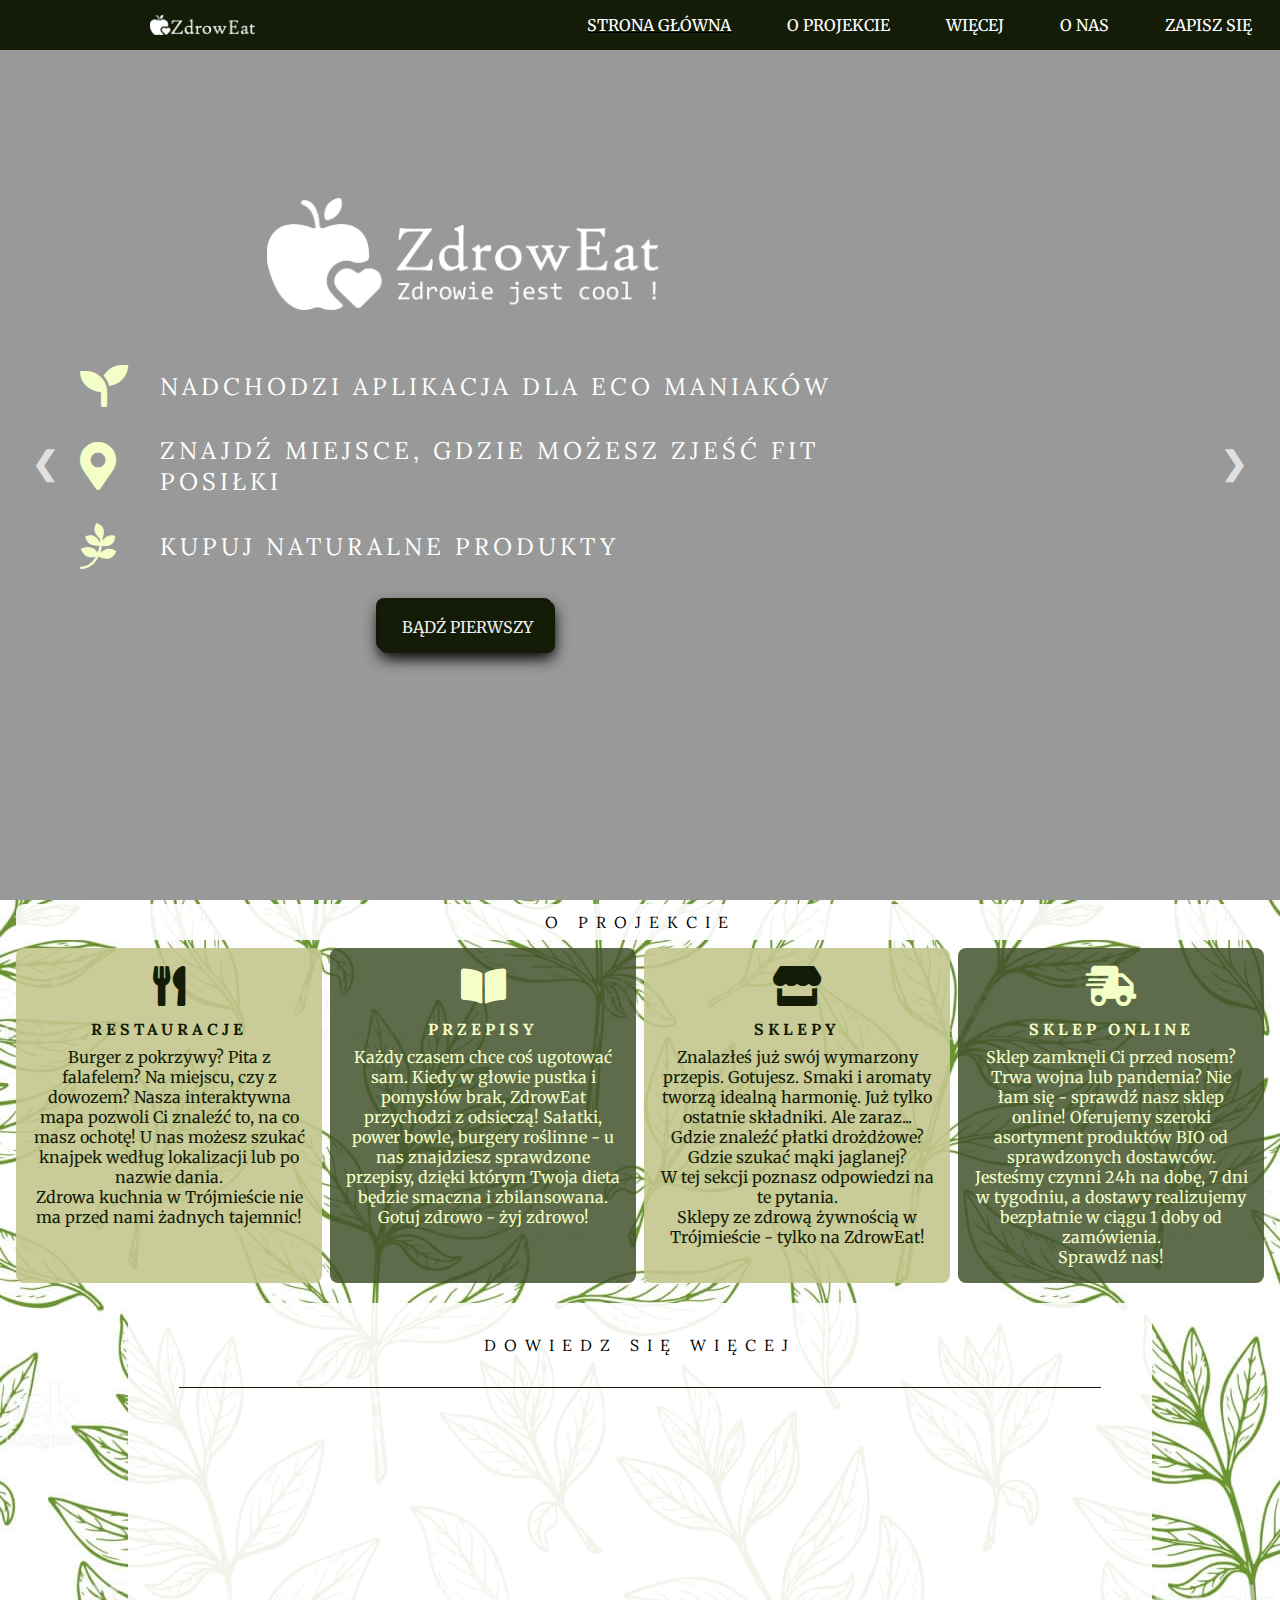
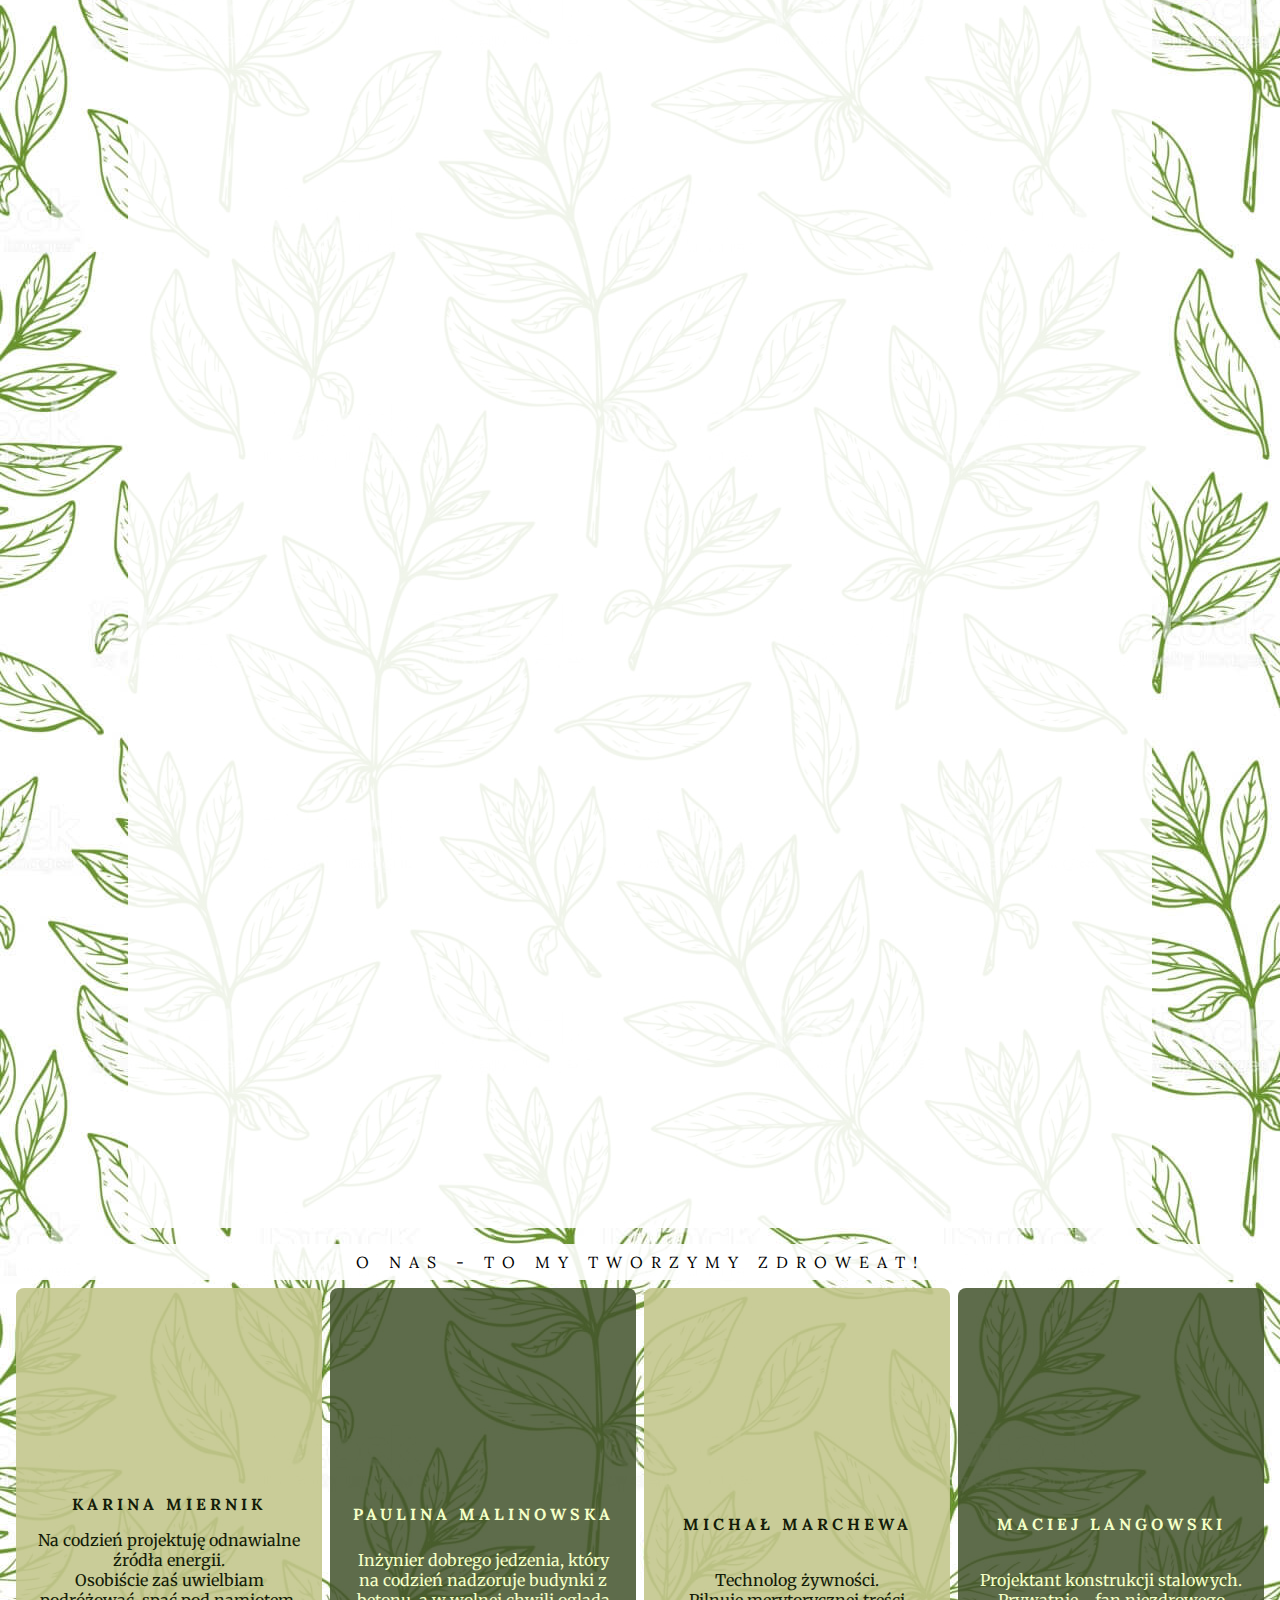
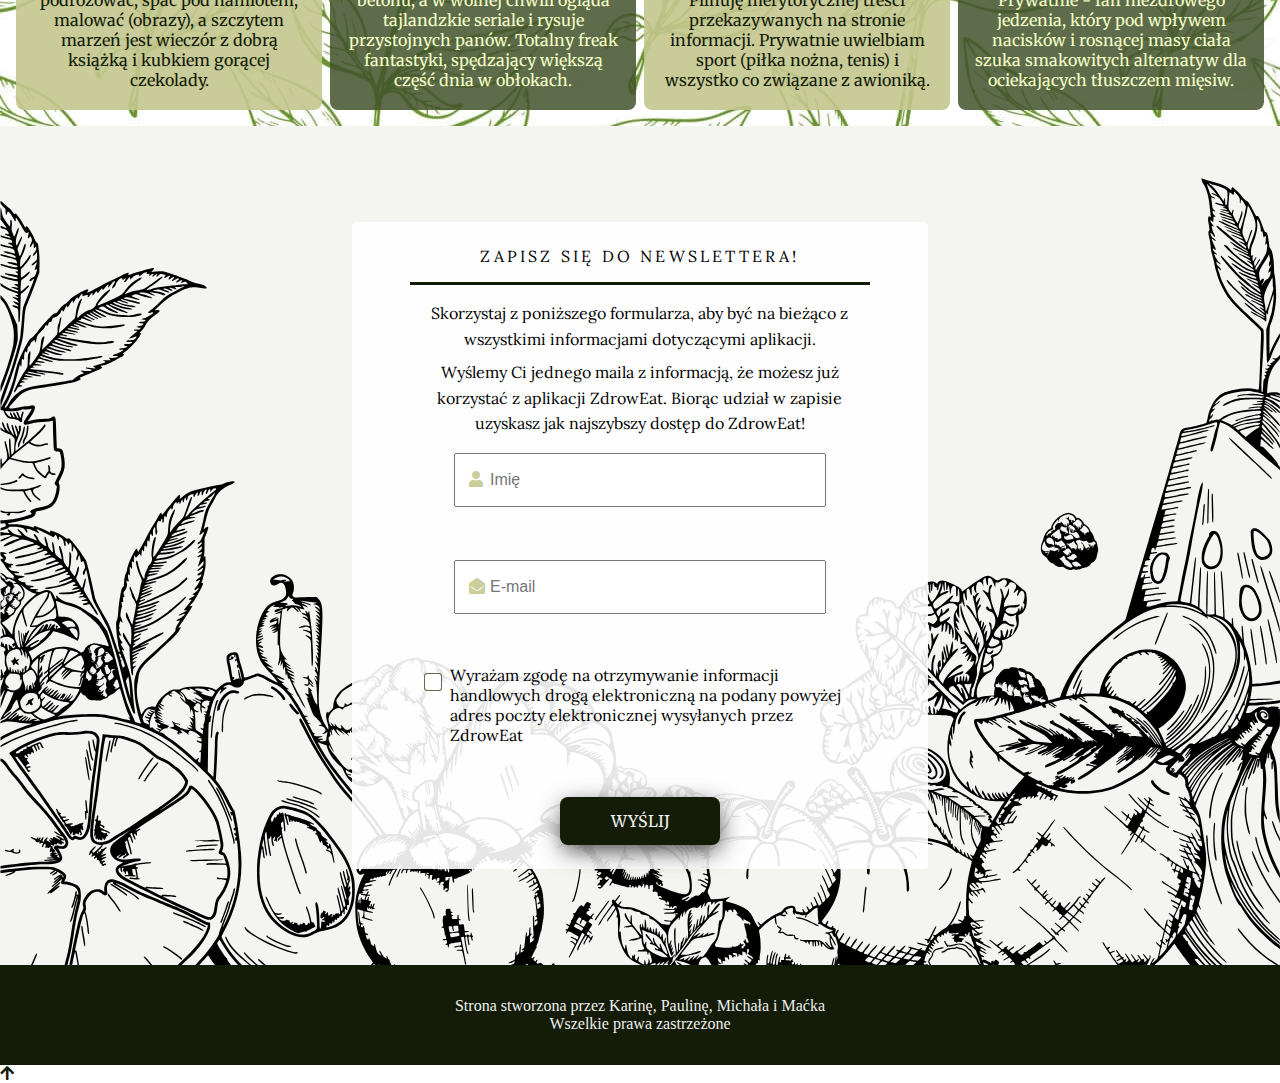
==== commit 7092148f: "Merge pull request #77 from infoshareacademy/ZE-ArrowUp" ====
--- a/index.html
+++ b/index.html
@@ -31,22 +31,20 @@
       </div>
     </div>
     <ul class="menu__list">
-      <select class="menu__select" id="mbPOCControlsLangDrop"></select>
-
       <li class="menu__item menu--home">
-        <a href="#start" class="link" data-mlr-text>STRONA GŁÓWNA</a>
+        <a href="#start" class="link">STRONA GŁÓWNA</a>
       </li>
       <li class="menu__item menu--about">
-        <a href="#info" class="link" data-mlr-text>O PROJEKCIE</a>
+        <a href="#info" class="link">O PROJEKCIE</a>
       </li>
       <li class="menu__item menu--more">
-        <a href="#more" class="link" data-mlr-text>WIĘCEJ</a>
+        <a href="#more" class="link">WIĘCEJ</a>
       </li>
       <li class="menu__item menu--us">
-        <a href="#about" class="link" data-mlr-text>O NAS</a>
+        <a href="#about" class="link">O NAS</a>
       </li>
       <li class="menu__item menu--sign-in">
-        <a href="#news" class="link" data-mlr-text>ZAPISZ SIĘ</a>
+        <a href="#news" class="link">ZAPISZ SIĘ</a>
       </li>
     </ul>
   </nav>
@@ -68,26 +66,26 @@
             <div class="hero__icon">
               <i class="h--icon fas fa-seedling"></i>
             </div>
-            <h1 data-mlr-text>Nadchodzi aplikacja dla Eco Maniaków</h1>
+            <h1>Nadchodzi aplikacja dla Eco Maniaków</h1>
           </div>
           <div class="hero__prompt">
             <div class="hero__icon">
               <i class="h--icon fas fa-map-marker-alt"></i>
             </div>
-            <h1 data-mlr-text>Znajdź miejsce, gdzie możesz zjeść fit posiłki</h1>
+            <h1>Znajdź miejsce, gdzie możesz zjeść fit posiłki</h1>
           </div>
           <div class="hero__prompt">
             <div class="hero__icon">
               <i class="h--icon fab fa-pagelines"></i>
             </div>
-            <h1 data-mlr-text>Kupuj naturalne produkty</h1>
+            <h1>Kupuj naturalne produkty</h1>
           </div>
         </div>
 
         <!------ Zapis na premiere ---------------------->
         <div class="hero__button section">
           <button type="button" class="hero__button">
-            <a href="#news" class="link__button" data-mlr-text>Bądź pierwszy</a>
+            <a href="#news" class="link__button">Bądź pierwszy</a>
           </button>
         </div>
       </article>
@@ -103,16 +101,16 @@
   <div class="container" id="container">
     <section class="info" id="info">
       <div class="info__title">
-        <header class="title" data-mlr-text>O PROJEKCIE</header>
+        <header class="title">O PROJEKCIE</header>
       </div>
       <div class="info__item info--1">
         <div class="info__icon icon--1">
           <i class="fas fa-utensils"></i>
         </div>
-        <div class="info__header" data-mlr-text>
+        <div class="info__header">
           RESTAURACJE
         </div>
-        <p data-mlr-text>
+        <p>
           Burger z pokrzywy? Pita z falafelem? Na miejscu, czy z dowozem?
           Nasza interaktywna mapa pozwoli Ci znaleźć to, na co masz ochotę! U
           nas możesz szukać knajpek według lokalizacji lub po nazwie dania.
@@ -124,10 +122,10 @@
         <div class="info__icon icon--2">
           <i class="fas fa-book-open"></i>
         </div>
-        <div class="info__header" data-mlr-text>
+        <div class="info__header">
           PRZEPISY
         </div>
-        <p data-mlr-text>
+        <p>
           Każdy czasem chce coś ugotować sam. Kiedy w głowie pustka i pomysłów
           brak, ZdrowEat przychodzi z odsieczą! Sałatki, power bowle, burgery
           roślinne - u nas znajdziesz sprawdzone przepisy, dzięki którym Twoja
@@ -139,10 +137,10 @@
         <div class="info__icon icon--3">
           <i class="fas fa-store"></i>
         </div>
-        <div class="info__header" data-mlr-text>
+        <div class="info__header">
           SKLEPY
         </div>
-        <p data-mlr-text>
+        <p>
           Znalazłeś już swój wymarzony przepis. Gotujesz. Smaki i aromaty
           tworzą idealną harmonię. Już tylko ostatnie składniki. Ale zaraz...
           Gdzie znaleźć płatki drożdżowe? Gdzie szukać mąki jaglanej? <br />
@@ -154,10 +152,10 @@
         <div class="info__icon icon--4">
           <i class="fas fa-shipping-fast"></i>
         </div>
-        <div class="info__header header--4" data-mlr-text>
+        <div class="info__header header--4">
           SKLEP ONLINE
         </div>
-        <p data-mlr-text>
+        <p>
           Sklep zamknęli Ci przed nosem? Trwa wojna lub pandemia? Nie łam się
           - sprawdź nasz sklep online! Oferujemy szeroki asortyment produktów
           BIO od sprawdzonych dostawców. Jesteśmy czynni 24h na dobę, 7 dni w
@@ -171,25 +169,25 @@
     <!--------------------MORE INFO -------------------------->
     <section class="moreInfo" id="more">
       <div class="moreInfo__wrapper">
-        <div class="moreInfo__title" data-mlr-text>Dowiedz się więcej</div>
+        <div class="moreInfo__title">Dowiedz się więcej</div>
         <div class="moreInfoBox">
           <div data-aos="fade-right">
             <div class="moreInfo__icon moreIcon--1">
               <i class="fas fa-piggy-bank"></i>
             </div>
-            <div class="moreInfo__header" data-mlr-text>
+            <div class="moreInfo__header">
               Promocje
             </div>
-            <p data-mlr-text>
+            <p>
               Koniec z wymówkami, że jak zdrowo to zaraz drogo! Tylko u nas
               możesz zdobyć atrakcyjne kody rabatowe do restauracji jak
               również do sklepów ze zdrową żywnością.
             </p>
-            <p data-mlr-text>
+            <p>
               Mało tego - jeśli zapiszesz się na nasz Newsletter otrzymasz na
               start 10% rabatu na nasz asortyment!
             </p>
-            <p data-mlr-text>Nie przegap takiej okazji!</p>
+            <p>Nie przegap takiej okazji!</p>
           </div>
         </div>
         <div class="moreInfoBox">
@@ -197,15 +195,15 @@
             <div class="moreInfo__icon moreIcon--2">
               <i class="fas fa-shopping-bag"></i>
             </div>
-            <div class="moreInfo__header" data-mlr-text>
+            <div class="moreInfo__header">
               Kupuj lokalnie
             </div>
-            <p data-mlr-text>
+            <p>
               Masz dosyć przetworzonej żywności? Po powrocie ze sklepu nie
               dają Ci spokoju myśli czy jajka były z chowu klatkowego, a chleb
               nie spędził w zamrażarce pół roku?
             </p>
-            <p data-mlr-text>
+            <p>
               Razem z nami wspieraj lokalnych producentów. Kupując u nas
               wspierasz nie tylko lokalny biznes i ochronę środowiska, ale
               przede wszystkim swoje zdrowie.
@@ -217,10 +215,10 @@
             <div class="moreInfo__icon moreIcon--3">
               <i class="fas fa-leaf"></i>
             </div>
-            <div class="moreInfo__header" data-mlr-text>
+            <div class="moreInfo__header">
               Ekologia
             </div>
-            <p data-mlr-text>
+            <p>
               Na zdrowej żywności nie poprzestajemy. Stosujemy wysokiej
               jakości jednorazowe, ekologiczne opakowania do przewozu
               zamówień. Są to przyjazne dla środowiska, w pełni
@@ -233,10 +231,10 @@
             <div class="moreInfo__icon moreIcon--4">
               <i class="fas fa-users"></i>
             </div>
-            <div class="moreInfo__header" data-mlr-text>
+            <div class="moreInfo__header">
               Nasi eksperci
             </div>
-            <p data-mlr-text>
+            <p>
               Masz wątpliwości, który produkt spełni najlepiej Twoje
               oczekiwania? Którą restaurację wybrać albo które mleko roślinne
               jest odpowiednie dla Twojej diety? Napisz do naszych Ekspertów!
@@ -249,10 +247,10 @@
             <div class="moreInfo__icon moreIcon--5">
               <i class="fas fa-envelope"></i>
             </div>
-            <div class="moreInfo__header" data-mlr-text>
+            <div class="moreInfo__header">
               Bądź na bieżąco!
             </div>
-            <p data-mlr-text>
+            <p>
               Zapisując się na Newsletter masz pewność, że na bieżąco będziemy
               Cię informować o wszystkich nowinkach żywieniowych, wydarzeniach
               kulinarnych w Trójmieście oraz o promocjach.
@@ -264,10 +262,10 @@
             <div class="moreInfo__icon moreIcon--6">
               <i class="fas fa-mobile-alt"></i>
             </div>
-            <div class="moreInfo__header" data-mlr-text>
+            <div class="moreInfo__header">
               Aplikacja ZdrowEat
             </div>
-            <p data-mlr-text>
+            <p>
               Nasza aplikacja jest prosta w obsłudze, a co najważniejsze -
               zupełnie darmowa! Czekaj na powiadomienie na maila. Damy Ci znać
               zaraz po jej premierze.
@@ -279,10 +277,10 @@
             <div class="moreInfo__icon moreIcon--7">
               <i class="fas fa-handshake"></i>
             </div>
-            <div class="moreInfo__header" data-mlr-text>
+            <div class="moreInfo__header">
               Poznajmy się
             </div>
-            <p data-mlr-text>
+            <p>
               Organizujemy warsztaty i spotkania kulinarne! Jeśli jesteś
               ZdrowoManiakiem polub nas na facebooku, śledź Newsletter i
               koniecznie przyjdź na jedno ze spotkań!
@@ -294,10 +292,10 @@
             <div class="moreInfo__icon moreIcon--8">
               <i class="fas fa-shield-alt"></i>
             </div>
-            <div class="moreInfo__header" data-mlr-text>
+            <div class="moreInfo__header">
               Bezpieczeństwo
             </div>
-            <p data-mlr-text>
+            <p>
               W tym trudnym czasie związanym z epidemią, staramy się Wam wyjśc
               na przeciw. Nie rezygnując ze zdrowych przyzwyczajeń, nadal
               możesz zamawiać produkty w naszym sklepie i jedzenie na wynos -
@@ -310,7 +308,7 @@
     <!-------------------- ABOUT US -------------------------->
     <section class="aboutUs" id="about">
       <div class="aboutUs__title">
-        <header class="aU__title" data-mlr-text>O NAS - TO MY TWORZYMY ZDROWEAT!</header>
+        <header class="aU__title">O NAS - TO MY TWORZYMY ZDROWEAT!</header>
       </div>
       <div class="aboutUs__content content--1">
         <div data-aos="flip-left" class="photo__wrapper">
@@ -334,10 +332,10 @@
         <div class="aboutUs__name">
           KARINA MIERNIK
         </div>
-        <p data-mlr-text>
+        <p>
           Na codzień projektuję odnawialne źródła energii.
         </p>
-        <p data-mlr-text>
+        <p>
           Osobiście zaś uwielbiam podróżować, spać pod namiotem, malować
           (obrazy), a szczytem marzeń jest wieczór z dobrą książką i kubkiem
           gorącej czekolady.
@@ -378,7 +376,7 @@
         <div class="aboutUs__name">
           PAULINA MALINOWSKA
         </div>
-        <p data-mlr-text>
+        <p>
           Inżynier dobrego jedzenia, który na codzień nadzoruje budynki z
           betonu, a w wolnej chwili ogląda tajlandzkie seriale i rysuje
           przystojnych panów. Totalny freak fantastyki, spędzający większą
@@ -420,7 +418,7 @@
         <div class="aboutUs__name">
           MICHAŁ MARCHEWA
         </div>
-        <p data-mlr-text>
+        <p>
           Technolog żywności. <br />
           Pilnuję merytorycznej treści przekazywanych na stronie informacji.
           Prywatnie uwielbiam sport (piłka nożna, tenis) i wszystko co
@@ -462,7 +460,7 @@
         <div class="aboutUs__name">
           MACIEJ LANGOWSKI
         </div>
-        <p data-mlr-text>
+        <p>
           Projektant konstrukcji stalowych. <br />Prywatnie - fan niezdrowego
           jedzenia, który pod wpływem nacisków i rosnącej masy ciała szuka
           smakowitych alternatyw dla ociekających tłuszczem mięsiw.
@@ -487,13 +485,13 @@
     <footer class="newsletter" id="news">
       <div class="newsletter__wrapper">
         <div class="newsletter__title">
-          <p data-mlr-text>Zapisz się do Newslettera!</p>
-        </div>
-        <p data-mlr-text>
+          <p>Zapisz się do Newslettera!</p>
+        </div>
+        <p>
           Skorzystaj z poniższego formularza, aby być na bieżąco z wszystkimi
           informacjami dotyczącymi aplikacji.
         </p>
-        <p data-mlr-text>
+        <p>
           Wyślemy Ci jednego maila z informacją, że możesz już korzystać z
           aplikacji ZdrowEat. Biorąc udział w zapisie uzyskasz jak najszybszy
           dostęp do ZdrowEat!
@@ -502,7 +500,7 @@
           <section class="newsletter__input">
             <div class="newsletter__icon"><i class="fa fa-user"></i></div>
             <label class="sr-only" for="name"></label>
-            <input type="text" class="input" name="name" id="name" placeholder="Imię" data-mlr-text />
+            <input type="text" class="input" name="name" id="name" placeholder="Imię" />
             <small>Error</small>
           </section>
 
@@ -517,26 +515,26 @@
 
           <div class="newsletter__input box">
             <input type="checkbox" class="input" id="opt-in" />
-            <label for="opt-in" data-mlr-text>Wyrażam zgodę na otrzymywanie informacji handlowych drogą
+            <label for="opt-in">Wyrażam zgodę na otrzymywanie informacji handlowych drogą
               elektroniczną na podany powyżej adres poczty elektronicznej
               wysyłanych przez ZdrowEat</label>
             <small>Error</small>
           </div>
 
           <section class="newsletter__input submission">
-            <button class="newsletter__button" data-mlr-text>Wyślij</button>
+            <button class="newsletter__button">Wyślij</button>
           </section>
         </form>
       </div>
     </footer>
     <div class="copyright">
-      <p data-mlr-text> Strona stworzona przez Karinę, Paulinę, Michała i Maćka</p>
-      <p data-mlr-text>Wszelkie prawa zastrzeżone</p>
+      <p>Strona stworzona przez Karinę, Paulinę, Michała i Maćka</p>
+      <p>Wszelkie prawa zastrzeżone</p>
     </div>
 
     <div class="cookie hidden">
       <div class="cookie__text">
-        <p data-mlr-text>
+        <p>
           ZdrowEat wykorzystuje pliki cookie zgodnie z ustawieniami Twojej
           przeglądarki. Korzystając z naszych usług, akceptujesz używanie
           takich plików. Więcej na ten temat możesz przeczytać w
@@ -548,9 +546,8 @@
       </div>
     </div>
   </div>
-
+  <div class="scroll__up"> <a href="#start"><i class="fas fa-arrow-up"></a></i></div>
   <script src="/script.js"></script>
-  <script src="/lang.js"></script>
 </body>
 
 </html>--- a/css/main.css
+++ b/css/main.css
@@ -796,7 +796,6 @@
 /* Arrow go up */
 .scroll__up {
   background-color: transparent;
-  transition: all 0.4s ease-in-out;
 }
 
 .scroll__display {
@@ -807,10 +806,10 @@
   -webkit-box-shadow: 0px 2px 32px -8px rgba(0, 0, 0, 0.75);
   -moz-box-shadow: 0px 2px 32px -8px rgba(0, 0, 0, 0.75);
   box-shadow: 0px 2px 32px -8px rgba(0, 0, 0, 0.75);
-  position: absolute;
-  bottom: 1rem;
-  right: 2rem;
+  bottom: 1%;
+  right: 2%;
   cursor: pointer;
+  transition: all 0.3s ease;
 }
 .fa-arrow-up {
   color: #141c08;
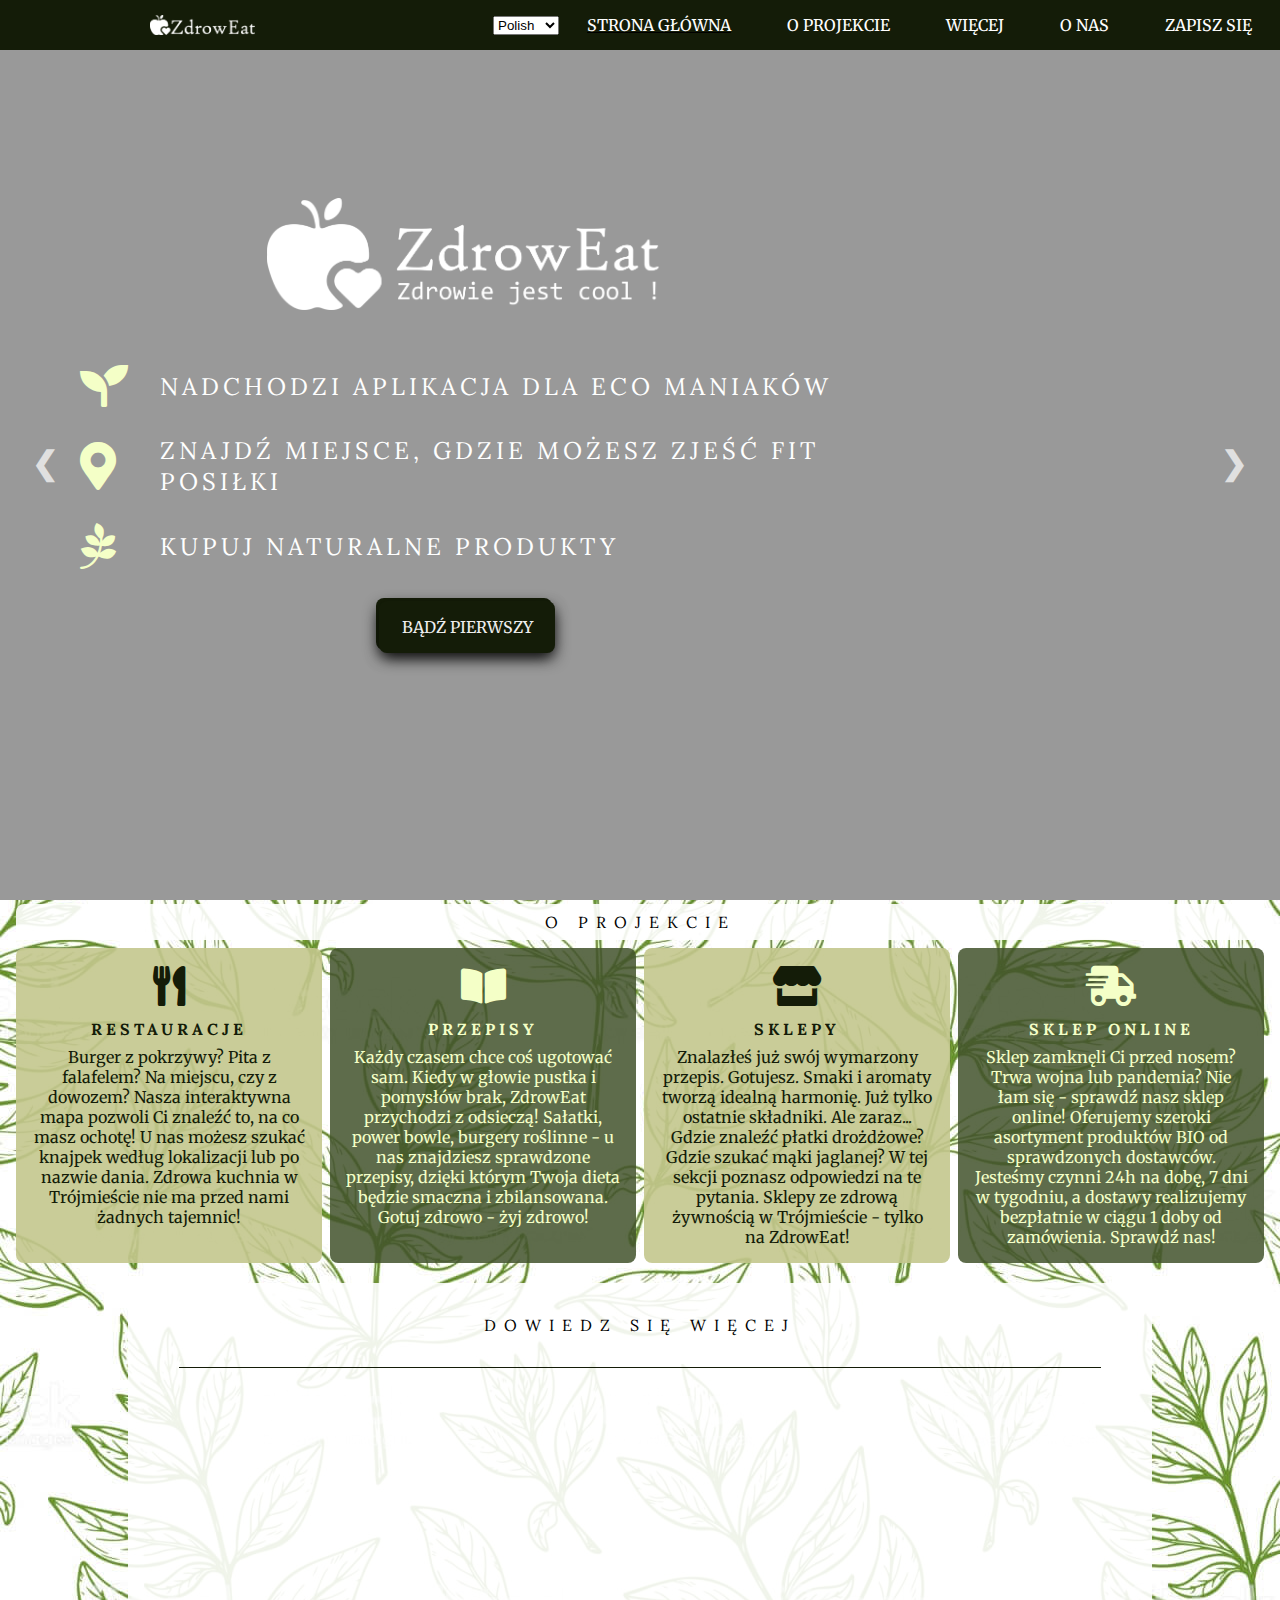
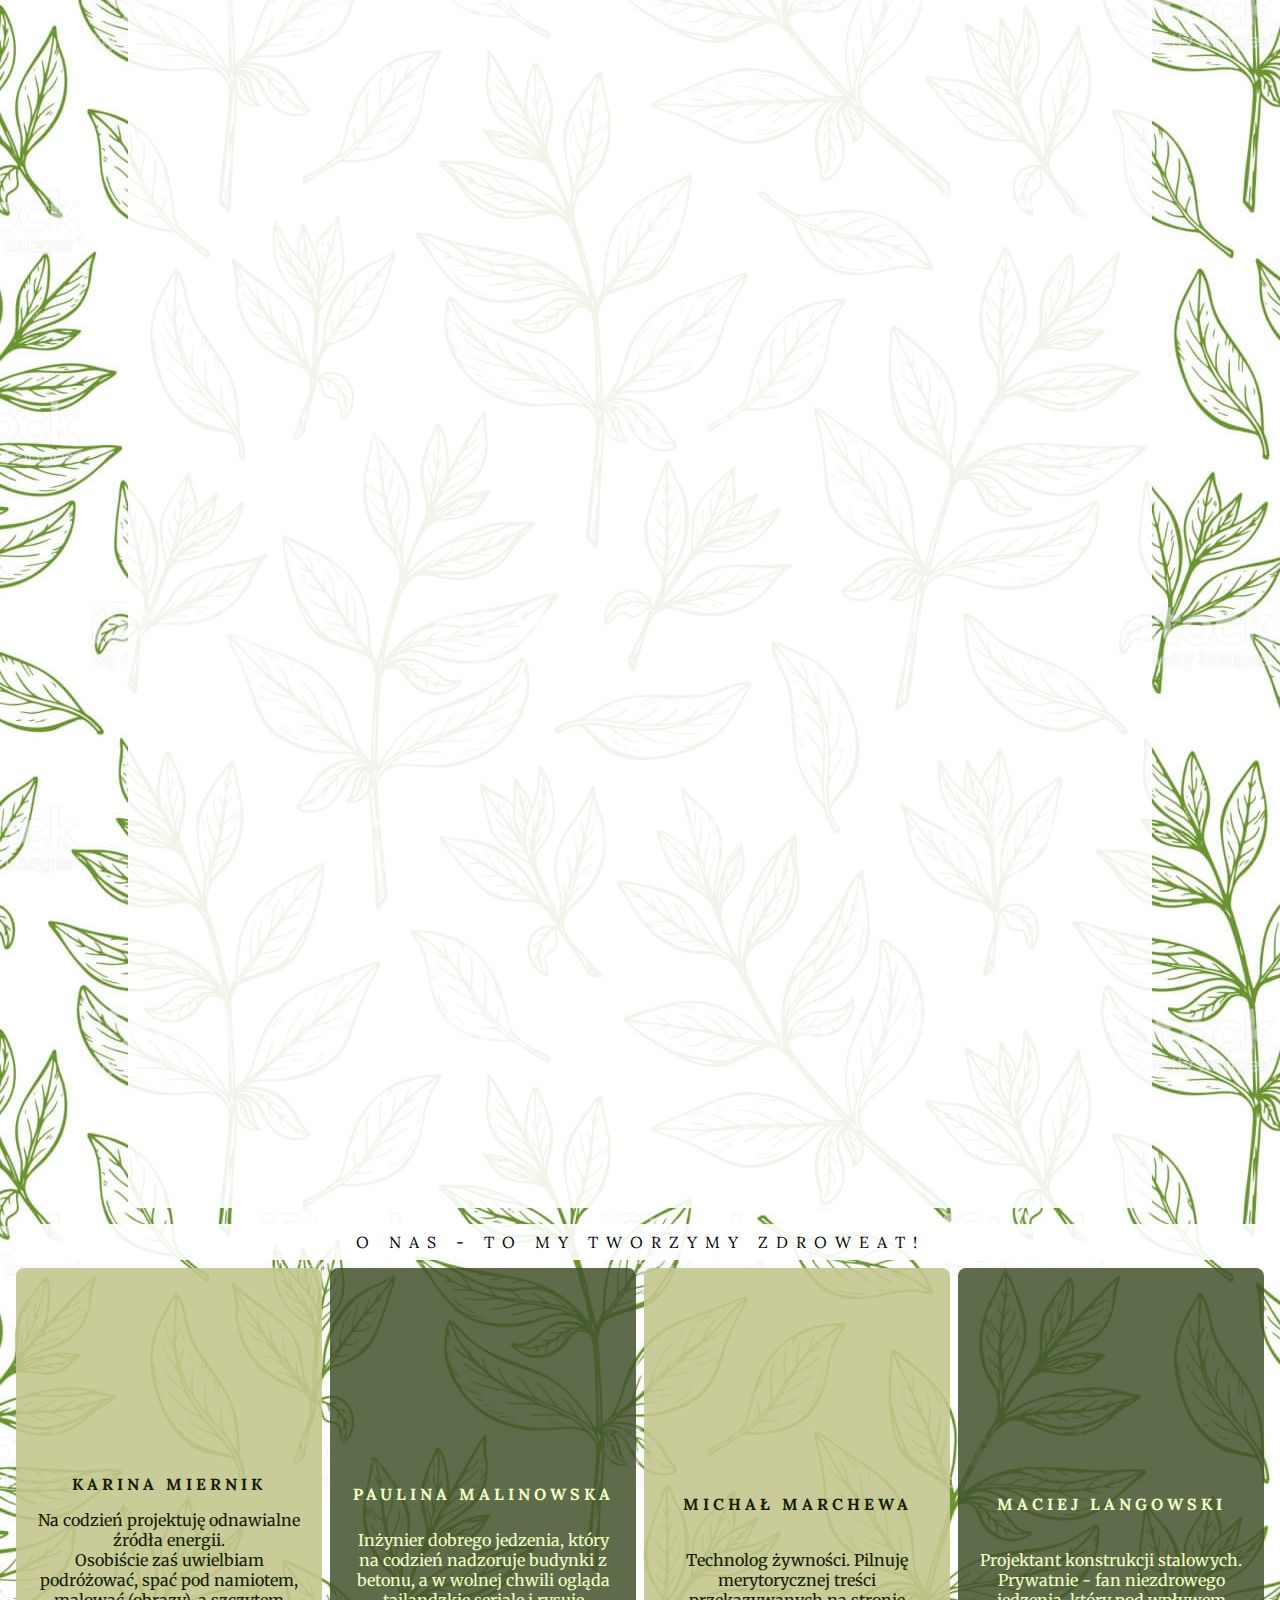
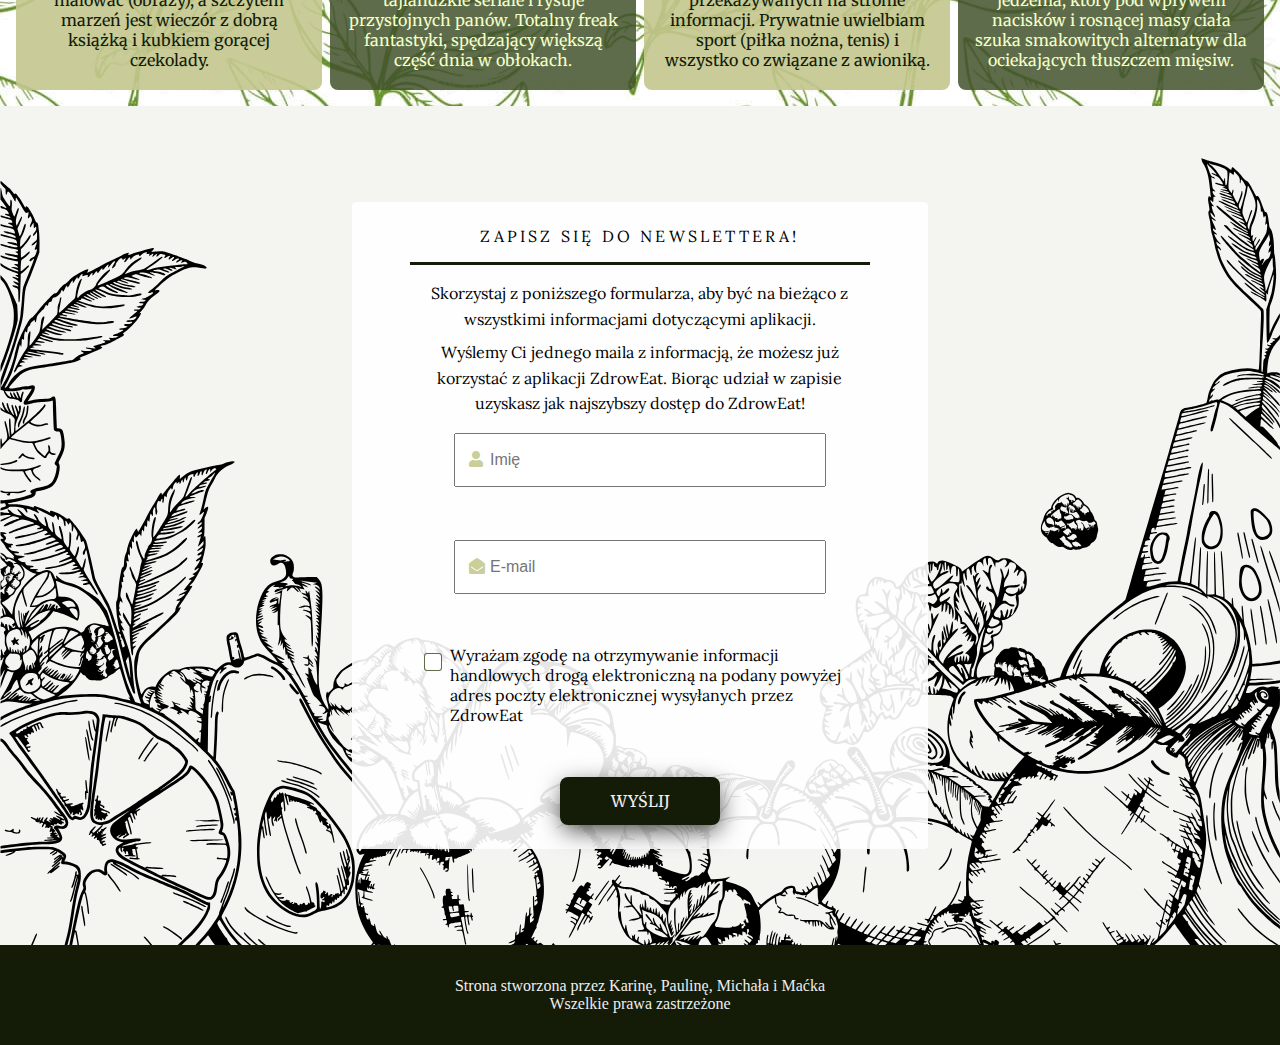
==== commit 04d9b93a: "translations added" ====
--- a/index.html
+++ b/index.html
@@ -31,20 +31,22 @@
       </div>
     </div>
     <ul class="menu__list">
+      <select class="menu__select" id="mbPOCControlsLangDrop"></select>
+
       <li class="menu__item menu--home">
-        <a href="#start" class="link">STRONA GŁÓWNA</a>
+        <a href="#start" class="link" data-mlr-text>STRONA GŁÓWNA</a>
       </li>
       <li class="menu__item menu--about">
-        <a href="#info" class="link">O PROJEKCIE</a>
+        <a href="#info" class="link" data-mlr-text>O PROJEKCIE</a>
       </li>
       <li class="menu__item menu--more">
-        <a href="#more" class="link">WIĘCEJ</a>
+        <a href="#more" class="link" data-mlr-text>WIĘCEJ</a>
       </li>
       <li class="menu__item menu--us">
-        <a href="#about" class="link">O NAS</a>
+        <a href="#about" class="link" data-mlr-text>O NAS</a>
       </li>
       <li class="menu__item menu--sign-in">
-        <a href="#news" class="link">ZAPISZ SIĘ</a>
+        <a href="#news" class="link" data-mlr-text>ZAPISZ SIĘ</a>
       </li>
     </ul>
   </nav>
@@ -66,26 +68,26 @@
             <div class="hero__icon">
               <i class="h--icon fas fa-seedling"></i>
             </div>
-            <h1>Nadchodzi aplikacja dla Eco Maniaków</h1>
+            <h1 data-mlr-text>Nadchodzi aplikacja dla Eco Maniaków</h1>
           </div>
           <div class="hero__prompt">
             <div class="hero__icon">
               <i class="h--icon fas fa-map-marker-alt"></i>
             </div>
-            <h1>Znajdź miejsce, gdzie możesz zjeść fit posiłki</h1>
+            <h1 data-mlr-text>Znajdź miejsce, gdzie możesz zjeść fit posiłki</h1>
           </div>
           <div class="hero__prompt">
             <div class="hero__icon">
               <i class="h--icon fab fa-pagelines"></i>
             </div>
-            <h1>Kupuj naturalne produkty</h1>
+            <h1 data-mlr-text>Kupuj naturalne produkty</h1>
           </div>
         </div>
 
         <!------ Zapis na premiere ---------------------->
         <div class="hero__button section">
           <button type="button" class="hero__button">
-            <a href="#news" class="link__button">Bądź pierwszy</a>
+            <a href="#news" class="link__button" data-mlr-text>Bądź pierwszy</a>
           </button>
         </div>
       </article>
@@ -101,20 +103,20 @@
   <div class="container" id="container">
     <section class="info" id="info">
       <div class="info__title">
-        <header class="title">O PROJEKCIE</header>
+        <header class="title" data-mlr-text>O PROJEKCIE</header>
       </div>
       <div class="info__item info--1">
         <div class="info__icon icon--1">
           <i class="fas fa-utensils"></i>
         </div>
-        <div class="info__header">
+        <div class="info__header" data-mlr-text>
           RESTAURACJE
         </div>
-        <p>
+        <p data-mlr-text>
           Burger z pokrzywy? Pita z falafelem? Na miejscu, czy z dowozem?
           Nasza interaktywna mapa pozwoli Ci znaleźć to, na co masz ochotę! U
           nas możesz szukać knajpek według lokalizacji lub po nazwie dania.
-          <br />Zdrowa kuchnia w Trójmieście nie ma przed nami żadnych
+          Zdrowa kuchnia w Trójmieście nie ma przed nami żadnych
           tajemnic!
         </p>
       </div>
@@ -122,14 +124,14 @@
         <div class="info__icon icon--2">
           <i class="fas fa-book-open"></i>
         </div>
-        <div class="info__header">
+        <div class="info__header" data-mlr-text>
           PRZEPISY
         </div>
-        <p>
+        <p data-mlr-text>
           Każdy czasem chce coś ugotować sam. Kiedy w głowie pustka i pomysłów
           brak, ZdrowEat przychodzi z odsieczą! Sałatki, power bowle, burgery
           roślinne - u nas znajdziesz sprawdzone przepisy, dzięki którym Twoja
-          dieta będzie smaczna i zbilansowana. <br />
+          dieta będzie smaczna i zbilansowana.
           Gotuj zdrowo - żyj zdrowo!
         </p>
       </div>
@@ -137,14 +139,14 @@
         <div class="info__icon icon--3">
           <i class="fas fa-store"></i>
         </div>
-        <div class="info__header">
+        <div class="info__header" data-mlr-text>
           SKLEPY
         </div>
-        <p>
+        <p data-mlr-text>
           Znalazłeś już swój wymarzony przepis. Gotujesz. Smaki i aromaty
           tworzą idealną harmonię. Już tylko ostatnie składniki. Ale zaraz...
-          Gdzie znaleźć płatki drożdżowe? Gdzie szukać mąki jaglanej? <br />
-          W tej sekcji poznasz odpowiedzi na te pytania. <br />
+          Gdzie znaleźć płatki drożdżowe? Gdzie szukać mąki jaglanej?
+          W tej sekcji poznasz odpowiedzi na te pytania.
           Sklepy ze zdrową żywnością w Trójmieście - tylko na ZdrowEat!
         </p>
       </div>
@@ -152,15 +154,15 @@
         <div class="info__icon icon--4">
           <i class="fas fa-shipping-fast"></i>
         </div>
-        <div class="info__header header--4">
+        <div class="info__header header--4" data-mlr-text>
           SKLEP ONLINE
         </div>
-        <p>
+        <p data-mlr-text>
           Sklep zamknęli Ci przed nosem? Trwa wojna lub pandemia? Nie łam się
           - sprawdź nasz sklep online! Oferujemy szeroki asortyment produktów
           BIO od sprawdzonych dostawców. Jesteśmy czynni 24h na dobę, 7 dni w
           tygodniu, a dostawy realizujemy bezpłatnie w ciągu 1 doby od
-          zamówienia. <br />
+          zamówienia.
           Sprawdź nas!
         </p>
       </div>
@@ -169,25 +171,25 @@
     <!--------------------MORE INFO -------------------------->
     <section class="moreInfo" id="more">
       <div class="moreInfo__wrapper">
-        <div class="moreInfo__title">Dowiedz się więcej</div>
+        <div class="moreInfo__title" data-mlr-text>Dowiedz się więcej</div>
         <div class="moreInfoBox">
           <div data-aos="fade-right">
             <div class="moreInfo__icon moreIcon--1">
               <i class="fas fa-piggy-bank"></i>
             </div>
-            <div class="moreInfo__header">
+            <div class="moreInfo__header" data-mlr-text>
               Promocje
             </div>
-            <p>
+            <p data-mlr-text>
               Koniec z wymówkami, że jak zdrowo to zaraz drogo! Tylko u nas
               możesz zdobyć atrakcyjne kody rabatowe do restauracji jak
               również do sklepów ze zdrową żywnością.
             </p>
-            <p>
+            <p data-mlr-text>
               Mało tego - jeśli zapiszesz się na nasz Newsletter otrzymasz na
               start 10% rabatu na nasz asortyment!
             </p>
-            <p>Nie przegap takiej okazji!</p>
+            <p data-mlr-text>Nie przegap takiej okazji!</p>
           </div>
         </div>
         <div class="moreInfoBox">
@@ -195,15 +197,15 @@
             <div class="moreInfo__icon moreIcon--2">
               <i class="fas fa-shopping-bag"></i>
             </div>
-            <div class="moreInfo__header">
+            <div class="moreInfo__header" data-mlr-text>
               Kupuj lokalnie
             </div>
-            <p>
+            <p data-mlr-text>
               Masz dosyć przetworzonej żywności? Po powrocie ze sklepu nie
               dają Ci spokoju myśli czy jajka były z chowu klatkowego, a chleb
               nie spędził w zamrażarce pół roku?
             </p>
-            <p>
+            <p data-mlr-text>
               Razem z nami wspieraj lokalnych producentów. Kupując u nas
               wspierasz nie tylko lokalny biznes i ochronę środowiska, ale
               przede wszystkim swoje zdrowie.
@@ -215,10 +217,10 @@
             <div class="moreInfo__icon moreIcon--3">
               <i class="fas fa-leaf"></i>
             </div>
-            <div class="moreInfo__header">
+            <div class="moreInfo__header" data-mlr-text>
               Ekologia
             </div>
-            <p>
+            <p data-mlr-text>
               Na zdrowej żywności nie poprzestajemy. Stosujemy wysokiej
               jakości jednorazowe, ekologiczne opakowania do przewozu
               zamówień. Są to przyjazne dla środowiska, w pełni
@@ -231,10 +233,10 @@
             <div class="moreInfo__icon moreIcon--4">
               <i class="fas fa-users"></i>
             </div>
-            <div class="moreInfo__header">
+            <div class="moreInfo__header" data-mlr-text>
               Nasi eksperci
             </div>
-            <p>
+            <p data-mlr-text>
               Masz wątpliwości, który produkt spełni najlepiej Twoje
               oczekiwania? Którą restaurację wybrać albo które mleko roślinne
               jest odpowiednie dla Twojej diety? Napisz do naszych Ekspertów!
@@ -247,10 +249,10 @@
             <div class="moreInfo__icon moreIcon--5">
               <i class="fas fa-envelope"></i>
             </div>
-            <div class="moreInfo__header">
+            <div class="moreInfo__header" data-mlr-text>
               Bądź na bieżąco!
             </div>
-            <p>
+            <p data-mlr-text>
               Zapisując się na Newsletter masz pewność, że na bieżąco będziemy
               Cię informować o wszystkich nowinkach żywieniowych, wydarzeniach
               kulinarnych w Trójmieście oraz o promocjach.
@@ -262,10 +264,10 @@
             <div class="moreInfo__icon moreIcon--6">
               <i class="fas fa-mobile-alt"></i>
             </div>
-            <div class="moreInfo__header">
+            <div class="moreInfo__header" data-mlr-text>
               Aplikacja ZdrowEat
             </div>
-            <p>
+            <p data-mlr-text>
               Nasza aplikacja jest prosta w obsłudze, a co najważniejsze -
               zupełnie darmowa! Czekaj na powiadomienie na maila. Damy Ci znać
               zaraz po jej premierze.
@@ -277,10 +279,10 @@
             <div class="moreInfo__icon moreIcon--7">
               <i class="fas fa-handshake"></i>
             </div>
-            <div class="moreInfo__header">
+            <div class="moreInfo__header" data-mlr-text>
               Poznajmy się
             </div>
-            <p>
+            <p data-mlr-text>
               Organizujemy warsztaty i spotkania kulinarne! Jeśli jesteś
               ZdrowoManiakiem polub nas na facebooku, śledź Newsletter i
               koniecznie przyjdź na jedno ze spotkań!
@@ -292,10 +294,10 @@
             <div class="moreInfo__icon moreIcon--8">
               <i class="fas fa-shield-alt"></i>
             </div>
-            <div class="moreInfo__header">
+            <div class="moreInfo__header" data-mlr-text>
               Bezpieczeństwo
             </div>
-            <p>
+            <p data-mlr-text>
               W tym trudnym czasie związanym z epidemią, staramy się Wam wyjśc
               na przeciw. Nie rezygnując ze zdrowych przyzwyczajeń, nadal
               możesz zamawiać produkty w naszym sklepie i jedzenie na wynos -
@@ -308,7 +310,7 @@
     <!-------------------- ABOUT US -------------------------->
     <section class="aboutUs" id="about">
       <div class="aboutUs__title">
-        <header class="aU__title">O NAS - TO MY TWORZYMY ZDROWEAT!</header>
+        <header class="aU__title" data-mlr-text>O NAS - TO MY TWORZYMY ZDROWEAT!</header>
       </div>
       <div class="aboutUs__content content--1">
         <div data-aos="flip-left" class="photo__wrapper">
@@ -332,10 +334,10 @@
         <div class="aboutUs__name">
           KARINA MIERNIK
         </div>
-        <p>
+        <p data-mlr-text>
           Na codzień projektuję odnawialne źródła energii.
         </p>
-        <p>
+        <p data-mlr-text>
           Osobiście zaś uwielbiam podróżować, spać pod namiotem, malować
           (obrazy), a szczytem marzeń jest wieczór z dobrą książką i kubkiem
           gorącej czekolady.
@@ -376,7 +378,7 @@
         <div class="aboutUs__name">
           PAULINA MALINOWSKA
         </div>
-        <p>
+        <p data-mlr-text>
           Inżynier dobrego jedzenia, który na codzień nadzoruje budynki z
           betonu, a w wolnej chwili ogląda tajlandzkie seriale i rysuje
           przystojnych panów. Totalny freak fantastyki, spędzający większą
@@ -418,8 +420,8 @@
         <div class="aboutUs__name">
           MICHAŁ MARCHEWA
         </div>
-        <p>
-          Technolog żywności. <br />
+        <p data-mlr-text>
+          Technolog żywności.
           Pilnuję merytorycznej treści przekazywanych na stronie informacji.
           Prywatnie uwielbiam sport (piłka nożna, tenis) i wszystko co
           związane z awioniką.
@@ -460,8 +462,8 @@
         <div class="aboutUs__name">
           MACIEJ LANGOWSKI
         </div>
-        <p>
-          Projektant konstrukcji stalowych. <br />Prywatnie - fan niezdrowego
+        <p data-mlr-text>
+          Projektant konstrukcji stalowych. Prywatnie - fan niezdrowego
           jedzenia, który pod wpływem nacisków i rosnącej masy ciała szuka
           smakowitych alternatyw dla ociekających tłuszczem mięsiw.
         </p>
@@ -485,13 +487,13 @@
     <footer class="newsletter" id="news">
       <div class="newsletter__wrapper">
         <div class="newsletter__title">
-          <p>Zapisz się do Newslettera!</p>
-        </div>
-        <p>
+          <p data-mlr-text>Zapisz się do Newslettera!</p>
+        </div>
+        <p data-mlr-text>
           Skorzystaj z poniższego formularza, aby być na bieżąco z wszystkimi
           informacjami dotyczącymi aplikacji.
         </p>
-        <p>
+        <p data-mlr-text>
           Wyślemy Ci jednego maila z informacją, że możesz już korzystać z
           aplikacji ZdrowEat. Biorąc udział w zapisie uzyskasz jak najszybszy
           dostęp do ZdrowEat!
@@ -500,7 +502,7 @@
           <section class="newsletter__input">
             <div class="newsletter__icon"><i class="fa fa-user"></i></div>
             <label class="sr-only" for="name"></label>
-            <input type="text" class="input" name="name" id="name" placeholder="Imię" />
+            <input type="text" class="input" name="name" id="name" placeholder="Imię" data-mlr-text />
             <small>Error</small>
           </section>
 
@@ -515,26 +517,26 @@
 
           <div class="newsletter__input box">
             <input type="checkbox" class="input" id="opt-in" />
-            <label for="opt-in">Wyrażam zgodę na otrzymywanie informacji handlowych drogą
+            <label for="opt-in" data-mlr-text>Wyrażam zgodę na otrzymywanie informacji handlowych drogą
               elektroniczną na podany powyżej adres poczty elektronicznej
               wysyłanych przez ZdrowEat</label>
             <small>Error</small>
           </div>
 
           <section class="newsletter__input submission">
-            <button class="newsletter__button">Wyślij</button>
+            <button class="newsletter__button" data-mlr-text>Wyślij</button>
           </section>
         </form>
       </div>
     </footer>
     <div class="copyright">
-      <p>Strona stworzona przez Karinę, Paulinę, Michała i Maćka</p>
-      <p>Wszelkie prawa zastrzeżone</p>
+      <p data-mlr-text> Strona stworzona przez Karinę, Paulinę, Michała i Maćka</p>
+      <p data-mlr-text>Wszelkie prawa zastrzeżone</p>
     </div>
 
     <div class="cookie hidden">
       <div class="cookie__text">
-        <p>
+        <p data-mlr-text>
           ZdrowEat wykorzystuje pliki cookie zgodnie z ustawieniami Twojej
           przeglądarki. Korzystając z naszych usług, akceptujesz używanie
           takich plików. Więcej na ten temat możesz przeczytać w
@@ -546,8 +548,9 @@
       </div>
     </div>
   </div>
-  <div class="scroll__up"> <a href="#start"><i class="fas fa-arrow-up"></a></i></div>
+
   <script src="/script.js"></script>
+  <script src="/lang.js"></script>
 </body>
 
 </html>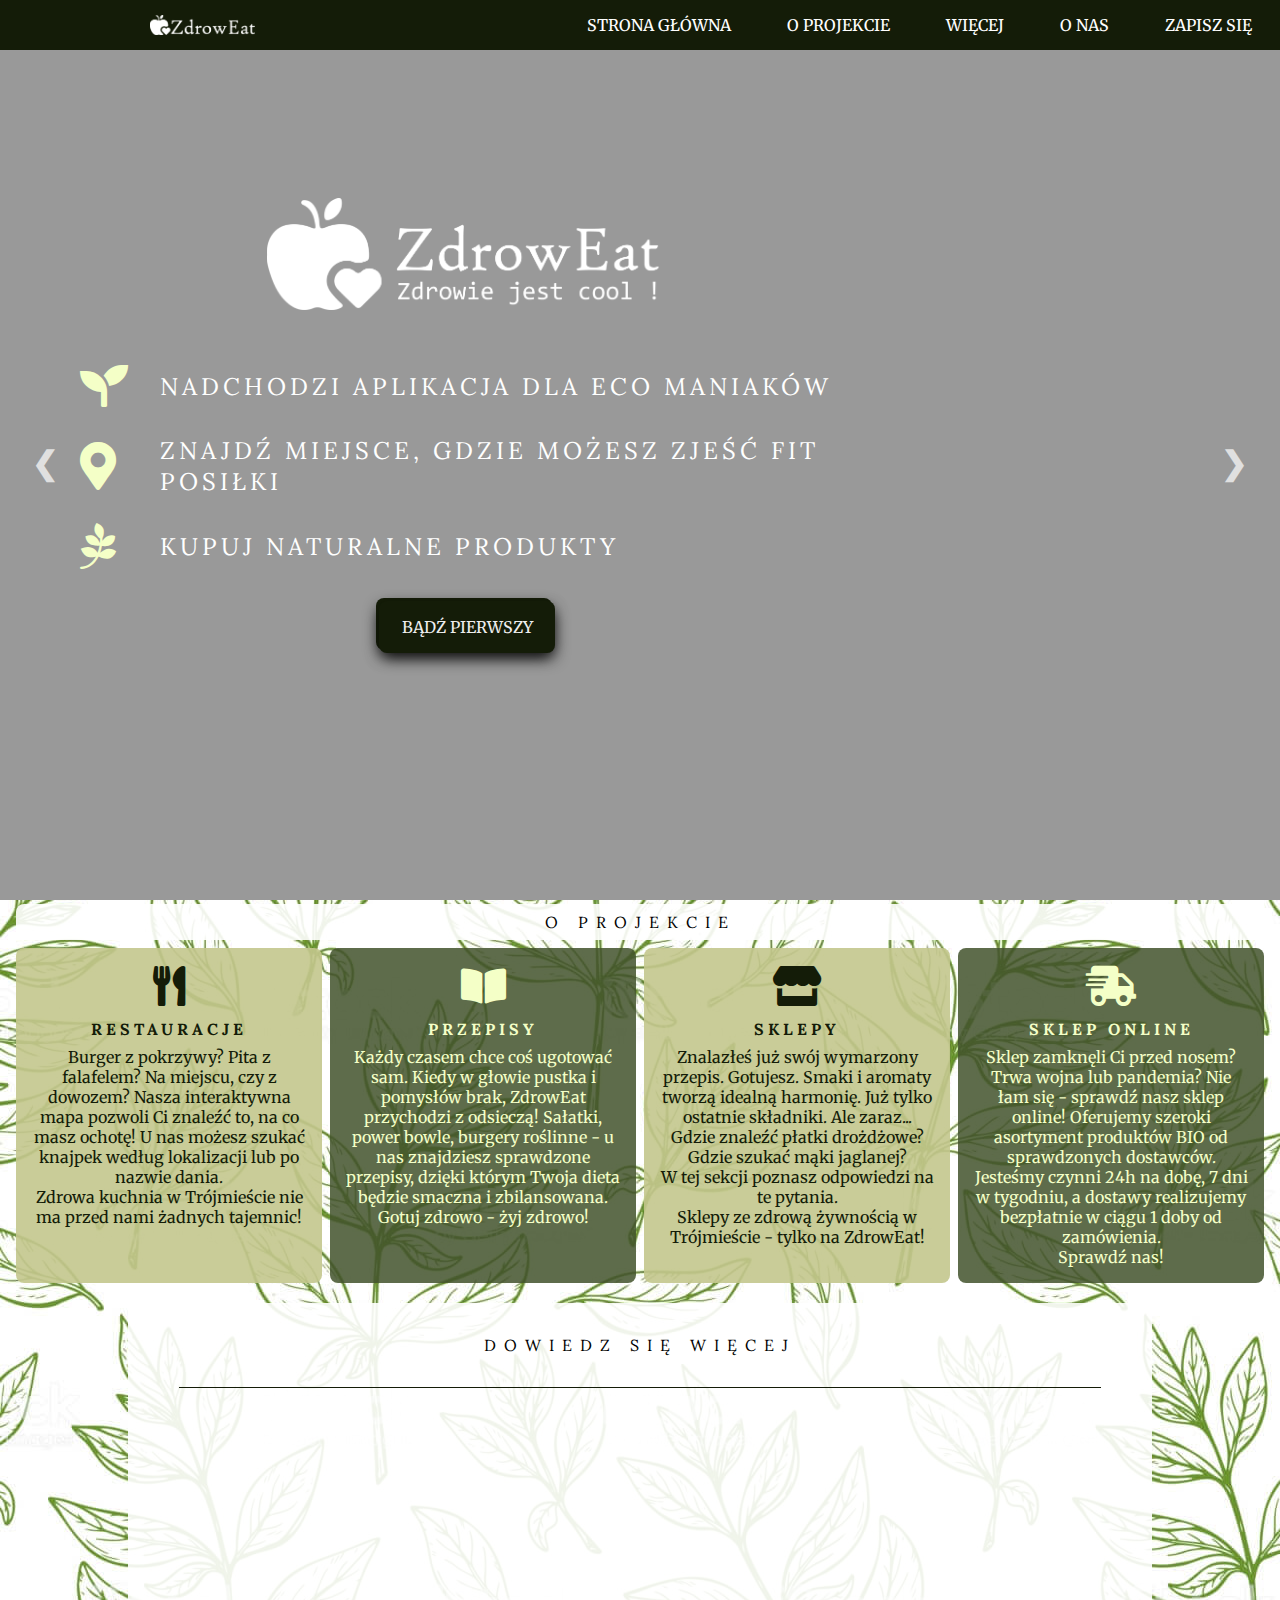
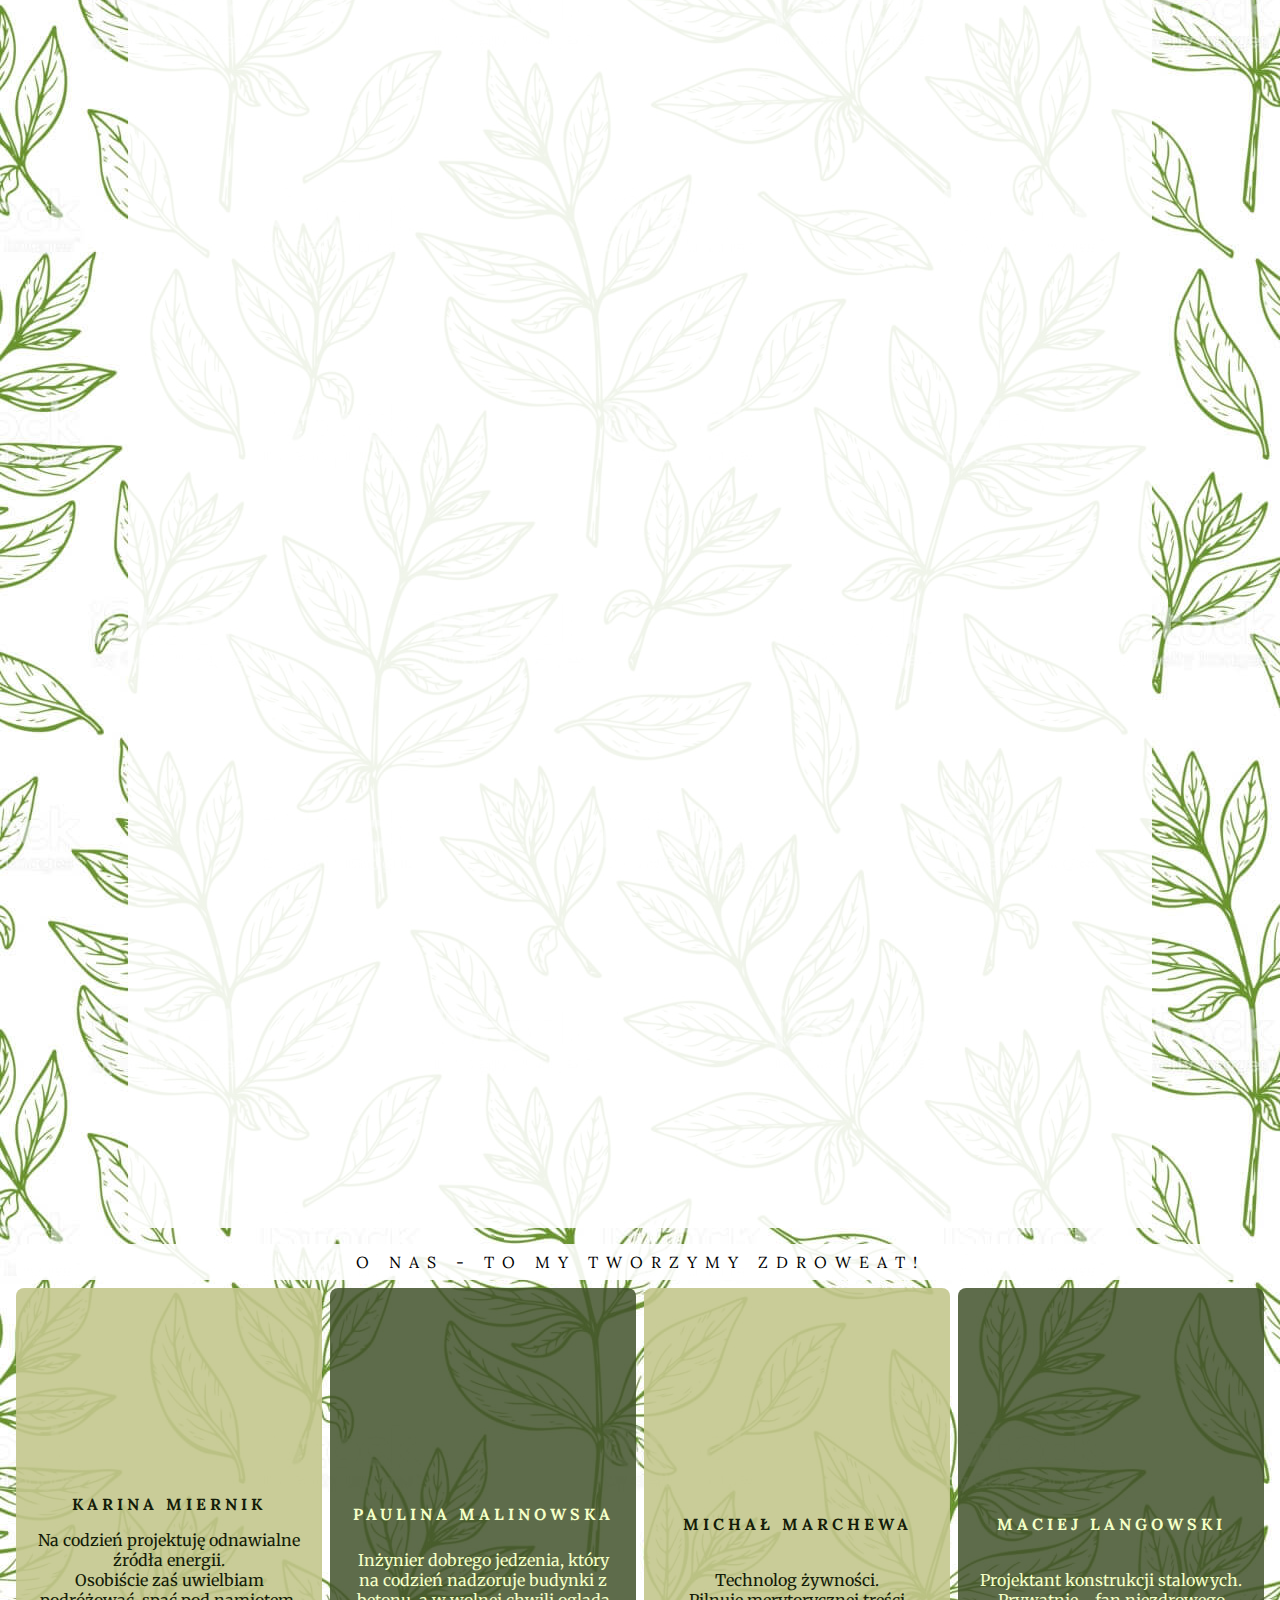
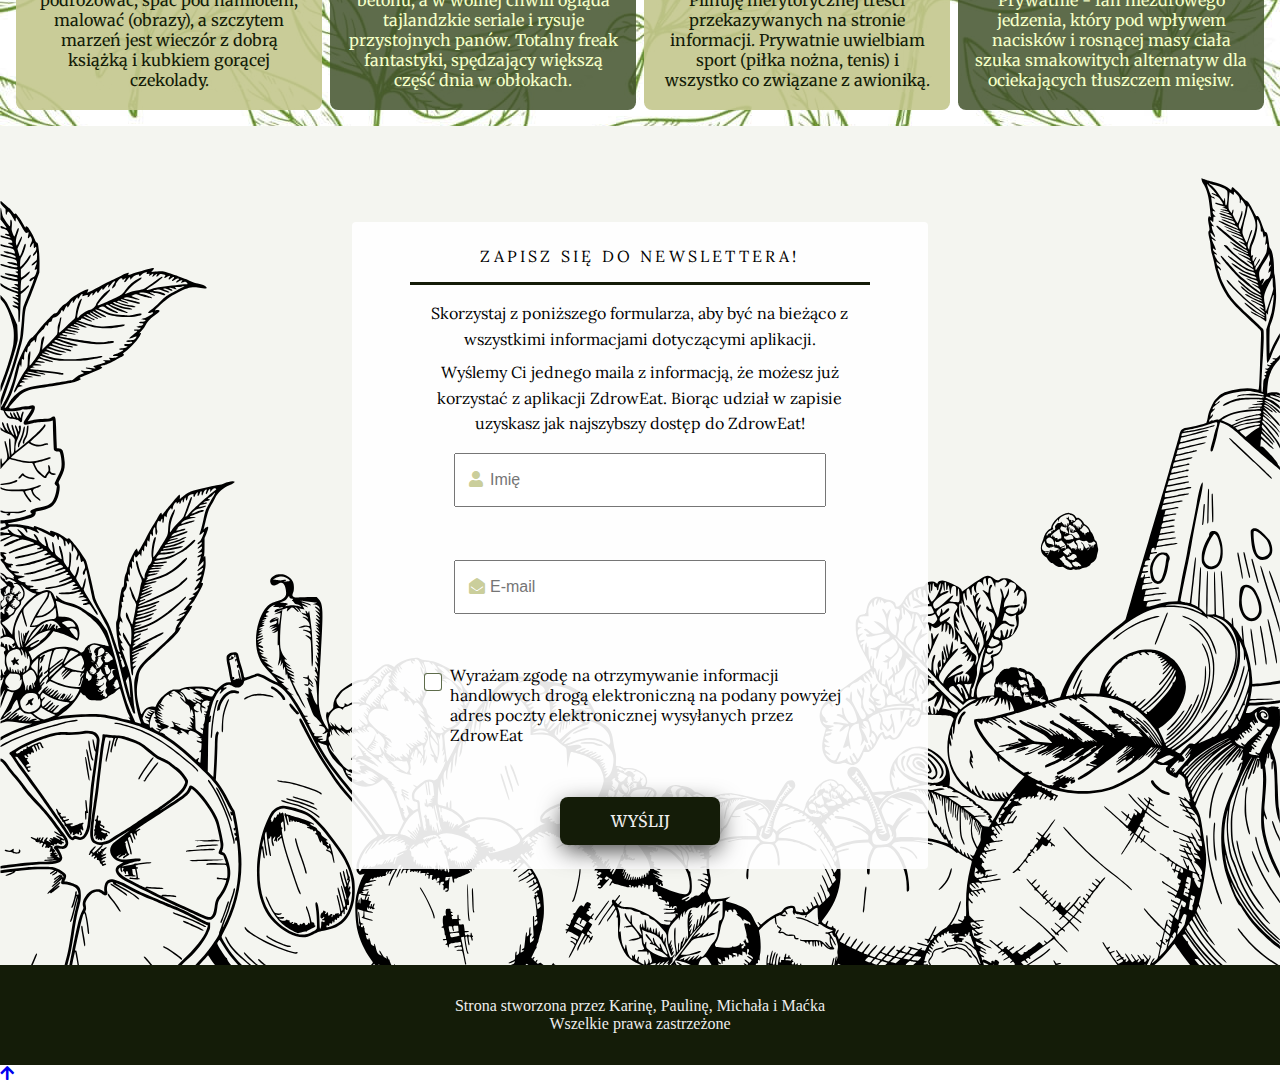
==== commit 73beb108: "Merge pull request #78 from infoshareacademy/karuzela-fix" ====
--- a/index.html
+++ b/index.html
@@ -31,36 +31,36 @@
       </div>
     </div>
     <ul class="menu__list">
-      <select class="menu__select" id="mbPOCControlsLangDrop"></select>
-
       <li class="menu__item menu--home">
-        <a href="#start" class="link" data-mlr-text>STRONA GŁÓWNA</a>
+        <a href="#start" class="link">STRONA GŁÓWNA</a>
       </li>
       <li class="menu__item menu--about">
-        <a href="#info" class="link" data-mlr-text>O PROJEKCIE</a>
+        <a href="#info" class="link">O PROJEKCIE</a>
       </li>
       <li class="menu__item menu--more">
-        <a href="#more" class="link" data-mlr-text>WIĘCEJ</a>
+        <a href="#more" class="link">WIĘCEJ</a>
       </li>
       <li class="menu__item menu--us">
-        <a href="#about" class="link" data-mlr-text>O NAS</a>
+        <a href="#about" class="link">O NAS</a>
       </li>
       <li class="menu__item menu--sign-in">
-        <a href="#news" class="link" data-mlr-text>ZAPISZ SIĘ</a>
+        <a href="#news" class="link">ZAPISZ SIĘ</a>
       </li>
     </ul>
   </nav>
 
-  <!------------------ HERO -------------------------->
-  <div class="hero__wrapper" id="start">
-    <div class="hero__background  slide"></div>
-    <div class="hero__background slide--1 slide"></div>
-    <div class="hero__background slide--2 slide"></div>
+
+    <!------------------ HERO -------------------------->
+    <div class="hero__wrapper" id="dom">
+      <div class="hero__background slide"></div>
+      <div class="hero__background slide--1 slide none"></div>
+      <div class="hero__background slide--2 slide none"></div>
+
 
     <header class="hero">
       <article class="hero__content">
         <div class="hero__logo">
-          <img class="logo" src="../Identyfikacja/logo_1.png" alt="" />
+          <img class="logo" src="./Identyfikacja/logo_1.png" alt="" />
         </div>
         <!-- --HASLA-- -->
         <div class="hero__intro">
@@ -68,26 +68,26 @@
             <div class="hero__icon">
               <i class="h--icon fas fa-seedling"></i>
             </div>
-            <h1 data-mlr-text>Nadchodzi aplikacja dla Eco Maniaków</h1>
+            <h1>Nadchodzi aplikacja dla Eco Maniaków</h1>
           </div>
           <div class="hero__prompt">
             <div class="hero__icon">
               <i class="h--icon fas fa-map-marker-alt"></i>
             </div>
-            <h1 data-mlr-text>Znajdź miejsce, gdzie możesz zjeść fit posiłki</h1>
+            <h1>Znajdź miejsce, gdzie możesz zjeść fit posiłki</h1>
           </div>
           <div class="hero__prompt">
             <div class="hero__icon">
               <i class="h--icon fab fa-pagelines"></i>
             </div>
-            <h1 data-mlr-text>Kupuj naturalne produkty</h1>
+            <h1>Kupuj naturalne produkty</h1>
           </div>
         </div>
 
         <!------ Zapis na premiere ---------------------->
         <div class="hero__button section">
           <button type="button" class="hero__button">
-            <a href="#news" class="link__button" data-mlr-text>Bądź pierwszy</a>
+            <a href="#news" class="link__button">Bądź pierwszy</a>
           </button>
         </div>
       </article>
@@ -103,20 +103,20 @@
   <div class="container" id="container">
     <section class="info" id="info">
       <div class="info__title">
-        <header class="title" data-mlr-text>O PROJEKCIE</header>
+        <header class="title">O PROJEKCIE</header>
       </div>
       <div class="info__item info--1">
         <div class="info__icon icon--1">
           <i class="fas fa-utensils"></i>
         </div>
-        <div class="info__header" data-mlr-text>
+        <div class="info__header">
           RESTAURACJE
         </div>
-        <p data-mlr-text>
+        <p>
           Burger z pokrzywy? Pita z falafelem? Na miejscu, czy z dowozem?
           Nasza interaktywna mapa pozwoli Ci znaleźć to, na co masz ochotę! U
           nas możesz szukać knajpek według lokalizacji lub po nazwie dania.
-          Zdrowa kuchnia w Trójmieście nie ma przed nami żadnych
+          <br />Zdrowa kuchnia w Trójmieście nie ma przed nami żadnych
           tajemnic!
         </p>
       </div>
@@ -124,14 +124,14 @@
         <div class="info__icon icon--2">
           <i class="fas fa-book-open"></i>
         </div>
-        <div class="info__header" data-mlr-text>
+        <div class="info__header">
           PRZEPISY
         </div>
-        <p data-mlr-text>
+        <p>
           Każdy czasem chce coś ugotować sam. Kiedy w głowie pustka i pomysłów
           brak, ZdrowEat przychodzi z odsieczą! Sałatki, power bowle, burgery
           roślinne - u nas znajdziesz sprawdzone przepisy, dzięki którym Twoja
-          dieta będzie smaczna i zbilansowana.
+          dieta będzie smaczna i zbilansowana. <br />
           Gotuj zdrowo - żyj zdrowo!
         </p>
       </div>
@@ -139,14 +139,14 @@
         <div class="info__icon icon--3">
           <i class="fas fa-store"></i>
         </div>
-        <div class="info__header" data-mlr-text>
+        <div class="info__header">
           SKLEPY
         </div>
-        <p data-mlr-text>
+        <p>
           Znalazłeś już swój wymarzony przepis. Gotujesz. Smaki i aromaty
           tworzą idealną harmonię. Już tylko ostatnie składniki. Ale zaraz...
-          Gdzie znaleźć płatki drożdżowe? Gdzie szukać mąki jaglanej?
-          W tej sekcji poznasz odpowiedzi na te pytania.
+          Gdzie znaleźć płatki drożdżowe? Gdzie szukać mąki jaglanej? <br />
+          W tej sekcji poznasz odpowiedzi na te pytania. <br />
           Sklepy ze zdrową żywnością w Trójmieście - tylko na ZdrowEat!
         </p>
       </div>
@@ -154,15 +154,15 @@
         <div class="info__icon icon--4">
           <i class="fas fa-shipping-fast"></i>
         </div>
-        <div class="info__header header--4" data-mlr-text>
+        <div class="info__header header--4">
           SKLEP ONLINE
         </div>
-        <p data-mlr-text>
+        <p>
           Sklep zamknęli Ci przed nosem? Trwa wojna lub pandemia? Nie łam się
           - sprawdź nasz sklep online! Oferujemy szeroki asortyment produktów
           BIO od sprawdzonych dostawców. Jesteśmy czynni 24h na dobę, 7 dni w
           tygodniu, a dostawy realizujemy bezpłatnie w ciągu 1 doby od
-          zamówienia.
+          zamówienia. <br />
           Sprawdź nas!
         </p>
       </div>
@@ -171,25 +171,25 @@
     <!--------------------MORE INFO -------------------------->
     <section class="moreInfo" id="more">
       <div class="moreInfo__wrapper">
-        <div class="moreInfo__title" data-mlr-text>Dowiedz się więcej</div>
+        <div class="moreInfo__title">Dowiedz się więcej</div>
         <div class="moreInfoBox">
           <div data-aos="fade-right">
             <div class="moreInfo__icon moreIcon--1">
               <i class="fas fa-piggy-bank"></i>
             </div>
-            <div class="moreInfo__header" data-mlr-text>
+            <div class="moreInfo__header">
               Promocje
             </div>
-            <p data-mlr-text>
+            <p>
               Koniec z wymówkami, że jak zdrowo to zaraz drogo! Tylko u nas
               możesz zdobyć atrakcyjne kody rabatowe do restauracji jak
               również do sklepów ze zdrową żywnością.
             </p>
-            <p data-mlr-text>
+            <p>
               Mało tego - jeśli zapiszesz się na nasz Newsletter otrzymasz na
               start 10% rabatu na nasz asortyment!
             </p>
-            <p data-mlr-text>Nie przegap takiej okazji!</p>
+            <p>Nie przegap takiej okazji!</p>
           </div>
         </div>
         <div class="moreInfoBox">
@@ -197,15 +197,15 @@
             <div class="moreInfo__icon moreIcon--2">
               <i class="fas fa-shopping-bag"></i>
             </div>
-            <div class="moreInfo__header" data-mlr-text>
+            <div class="moreInfo__header">
               Kupuj lokalnie
             </div>
-            <p data-mlr-text>
+            <p>
               Masz dosyć przetworzonej żywności? Po powrocie ze sklepu nie
               dają Ci spokoju myśli czy jajka były z chowu klatkowego, a chleb
               nie spędził w zamrażarce pół roku?
             </p>
-            <p data-mlr-text>
+            <p>
               Razem z nami wspieraj lokalnych producentów. Kupując u nas
               wspierasz nie tylko lokalny biznes i ochronę środowiska, ale
               przede wszystkim swoje zdrowie.
@@ -217,10 +217,10 @@
             <div class="moreInfo__icon moreIcon--3">
               <i class="fas fa-leaf"></i>
             </div>
-            <div class="moreInfo__header" data-mlr-text>
+            <div class="moreInfo__header">
               Ekologia
             </div>
-            <p data-mlr-text>
+            <p>
               Na zdrowej żywności nie poprzestajemy. Stosujemy wysokiej
               jakości jednorazowe, ekologiczne opakowania do przewozu
               zamówień. Są to przyjazne dla środowiska, w pełni
@@ -233,10 +233,10 @@
             <div class="moreInfo__icon moreIcon--4">
               <i class="fas fa-users"></i>
             </div>
-            <div class="moreInfo__header" data-mlr-text>
+            <div class="moreInfo__header">
               Nasi eksperci
             </div>
-            <p data-mlr-text>
+            <p>
               Masz wątpliwości, który produkt spełni najlepiej Twoje
               oczekiwania? Którą restaurację wybrać albo które mleko roślinne
               jest odpowiednie dla Twojej diety? Napisz do naszych Ekspertów!
@@ -249,10 +249,10 @@
             <div class="moreInfo__icon moreIcon--5">
               <i class="fas fa-envelope"></i>
             </div>
-            <div class="moreInfo__header" data-mlr-text>
+            <div class="moreInfo__header">
               Bądź na bieżąco!
             </div>
-            <p data-mlr-text>
+            <p>
               Zapisując się na Newsletter masz pewność, że na bieżąco będziemy
               Cię informować o wszystkich nowinkach żywieniowych, wydarzeniach
               kulinarnych w Trójmieście oraz o promocjach.
@@ -264,10 +264,10 @@
             <div class="moreInfo__icon moreIcon--6">
               <i class="fas fa-mobile-alt"></i>
             </div>
-            <div class="moreInfo__header" data-mlr-text>
+            <div class="moreInfo__header">
               Aplikacja ZdrowEat
             </div>
-            <p data-mlr-text>
+            <p>
               Nasza aplikacja jest prosta w obsłudze, a co najważniejsze -
               zupełnie darmowa! Czekaj na powiadomienie na maila. Damy Ci znać
               zaraz po jej premierze.
@@ -279,10 +279,10 @@
             <div class="moreInfo__icon moreIcon--7">
               <i class="fas fa-handshake"></i>
             </div>
-            <div class="moreInfo__header" data-mlr-text>
+            <div class="moreInfo__header">
               Poznajmy się
             </div>
-            <p data-mlr-text>
+            <p>
               Organizujemy warsztaty i spotkania kulinarne! Jeśli jesteś
               ZdrowoManiakiem polub nas na facebooku, śledź Newsletter i
               koniecznie przyjdź na jedno ze spotkań!
@@ -294,10 +294,10 @@
             <div class="moreInfo__icon moreIcon--8">
               <i class="fas fa-shield-alt"></i>
             </div>
-            <div class="moreInfo__header" data-mlr-text>
+            <div class="moreInfo__header">
               Bezpieczeństwo
             </div>
-            <p data-mlr-text>
+            <p>
               W tym trudnym czasie związanym z epidemią, staramy się Wam wyjśc
               na przeciw. Nie rezygnując ze zdrowych przyzwyczajeń, nadal
               możesz zamawiać produkty w naszym sklepie i jedzenie na wynos -
@@ -310,7 +310,7 @@
     <!-------------------- ABOUT US -------------------------->
     <section class="aboutUs" id="about">
       <div class="aboutUs__title">
-        <header class="aU__title" data-mlr-text>O NAS - TO MY TWORZYMY ZDROWEAT!</header>
+        <header class="aU__title">O NAS - TO MY TWORZYMY ZDROWEAT!</header>
       </div>
       <div class="aboutUs__content content--1">
         <div data-aos="flip-left" class="photo__wrapper">
@@ -334,10 +334,10 @@
         <div class="aboutUs__name">
           KARINA MIERNIK
         </div>
-        <p data-mlr-text>
+        <p>
           Na codzień projektuję odnawialne źródła energii.
         </p>
-        <p data-mlr-text>
+        <p>
           Osobiście zaś uwielbiam podróżować, spać pod namiotem, malować
           (obrazy), a szczytem marzeń jest wieczór z dobrą książką i kubkiem
           gorącej czekolady.
@@ -378,7 +378,7 @@
         <div class="aboutUs__name">
           PAULINA MALINOWSKA
         </div>
-        <p data-mlr-text>
+        <p>
           Inżynier dobrego jedzenia, który na codzień nadzoruje budynki z
           betonu, a w wolnej chwili ogląda tajlandzkie seriale i rysuje
           przystojnych panów. Totalny freak fantastyki, spędzający większą
@@ -420,8 +420,8 @@
         <div class="aboutUs__name">
           MICHAŁ MARCHEWA
         </div>
-        <p data-mlr-text>
-          Technolog żywności.
+        <p>
+          Technolog żywności. <br />
           Pilnuję merytorycznej treści przekazywanych na stronie informacji.
           Prywatnie uwielbiam sport (piłka nożna, tenis) i wszystko co
           związane z awioniką.
@@ -462,8 +462,8 @@
         <div class="aboutUs__name">
           MACIEJ LANGOWSKI
         </div>
-        <p data-mlr-text>
-          Projektant konstrukcji stalowych. Prywatnie - fan niezdrowego
+        <p>
+          Projektant konstrukcji stalowych. <br />Prywatnie - fan niezdrowego
           jedzenia, który pod wpływem nacisków i rosnącej masy ciała szuka
           smakowitych alternatyw dla ociekających tłuszczem mięsiw.
         </p>
@@ -487,13 +487,13 @@
     <footer class="newsletter" id="news">
       <div class="newsletter__wrapper">
         <div class="newsletter__title">
-          <p data-mlr-text>Zapisz się do Newslettera!</p>
-        </div>
-        <p data-mlr-text>
+          <p>Zapisz się do Newslettera!</p>
+        </div>
+        <p>
           Skorzystaj z poniższego formularza, aby być na bieżąco z wszystkimi
           informacjami dotyczącymi aplikacji.
         </p>
-        <p data-mlr-text>
+        <p>
           Wyślemy Ci jednego maila z informacją, że możesz już korzystać z
           aplikacji ZdrowEat. Biorąc udział w zapisie uzyskasz jak najszybszy
           dostęp do ZdrowEat!
@@ -502,7 +502,7 @@
           <section class="newsletter__input">
             <div class="newsletter__icon"><i class="fa fa-user"></i></div>
             <label class="sr-only" for="name"></label>
-            <input type="text" class="input" name="name" id="name" placeholder="Imię" data-mlr-text />
+            <input type="text" class="input" name="name" id="name" placeholder="Imię" />
             <small>Error</small>
           </section>
 
@@ -517,26 +517,26 @@
 
           <div class="newsletter__input box">
             <input type="checkbox" class="input" id="opt-in" />
-            <label for="opt-in" data-mlr-text>Wyrażam zgodę na otrzymywanie informacji handlowych drogą
+            <label for="opt-in">Wyrażam zgodę na otrzymywanie informacji handlowych drogą
               elektroniczną na podany powyżej adres poczty elektronicznej
               wysyłanych przez ZdrowEat</label>
             <small>Error</small>
           </div>
 
           <section class="newsletter__input submission">
-            <button class="newsletter__button" data-mlr-text>Wyślij</button>
+            <button class="newsletter__button">Wyślij</button>
           </section>
         </form>
       </div>
     </footer>
     <div class="copyright">
-      <p data-mlr-text> Strona stworzona przez Karinę, Paulinę, Michała i Maćka</p>
-      <p data-mlr-text>Wszelkie prawa zastrzeżone</p>
+      <p>Strona stworzona przez Karinę, Paulinę, Michała i Maćka</p>
+      <p>Wszelkie prawa zastrzeżone</p>
     </div>
 
     <div class="cookie hidden">
       <div class="cookie__text">
-        <p data-mlr-text>
+        <p>
           ZdrowEat wykorzystuje pliki cookie zgodnie z ustawieniami Twojej
           przeglądarki. Korzystając z naszych usług, akceptujesz używanie
           takich plików. Więcej na ten temat możesz przeczytać w
@@ -549,8 +549,9 @@
     </div>
   </div>
 
-  <script src="/script.js"></script>
-  <script src="/lang.js"></script>
+  <div class="scroll__up"> <a href="#start"><i class="fas fa-arrow-up"></a></i></div>
+  <script src="./script.js"></script>
+
 </body>
 
 </html>--- a/css/main.css
+++ b/css/main.css
@@ -39,7 +39,17 @@
   transition: max-height 0.2s ease-out;
   display: block;
 }
-
+.menu__select {
+  background-color: rgba(195, 199, 141, 0.9);
+  border: none;
+  border-radius: 0.25rem;
+  padding: 0.25rem;
+  margin: 0 0.75rem;
+  cursor: pointer;
+}
+.menu__select:hover {
+  background-color: #f4ffc7;
+}
 .menu__image {
   height: 20px;
   margin: auto 15px auto 0;
@@ -792,29 +802,3 @@
 .background__social2 {
   background-color: rgba(195, 199, 141, 0.7);
 }
-
-/* Arrow go up */
-.scroll__up {
-  background-color: transparent;
-}
-
-.scroll__display {
-  background-color: #fff;
-  border-radius: 50%;
-  padding: 0.5rem 0.6rem;
-  position: fixed;
-  -webkit-box-shadow: 0px 2px 32px -8px rgba(0, 0, 0, 0.75);
-  -moz-box-shadow: 0px 2px 32px -8px rgba(0, 0, 0, 0.75);
-  box-shadow: 0px 2px 32px -8px rgba(0, 0, 0, 0.75);
-  bottom: 1%;
-  right: 2%;
-  cursor: pointer;
-  transition: all 0.3s ease;
-}
-.fa-arrow-up {
-  color: #141c08;
-}
-
-.scroll__display:hover {
-  background-color: rgba(195, 199, 141, 0.9);
-}
--- a/css/screen.css
+++ b/css/screen.css
@@ -23,11 +23,11 @@
   .hero__background {
     background-image: linear-gradient(rgba(0, 0, 0, 0.4), rgba(0, 0, 0, 0.4)),
     url(../Identyfikacja/tlo_3.jpg);
+    display: block;
+  }
+
+  .hero__background.none {
     display: none;
-  }
-
-  .hero__background.active {
-    display: block;
   }
 
   .slide--1 {
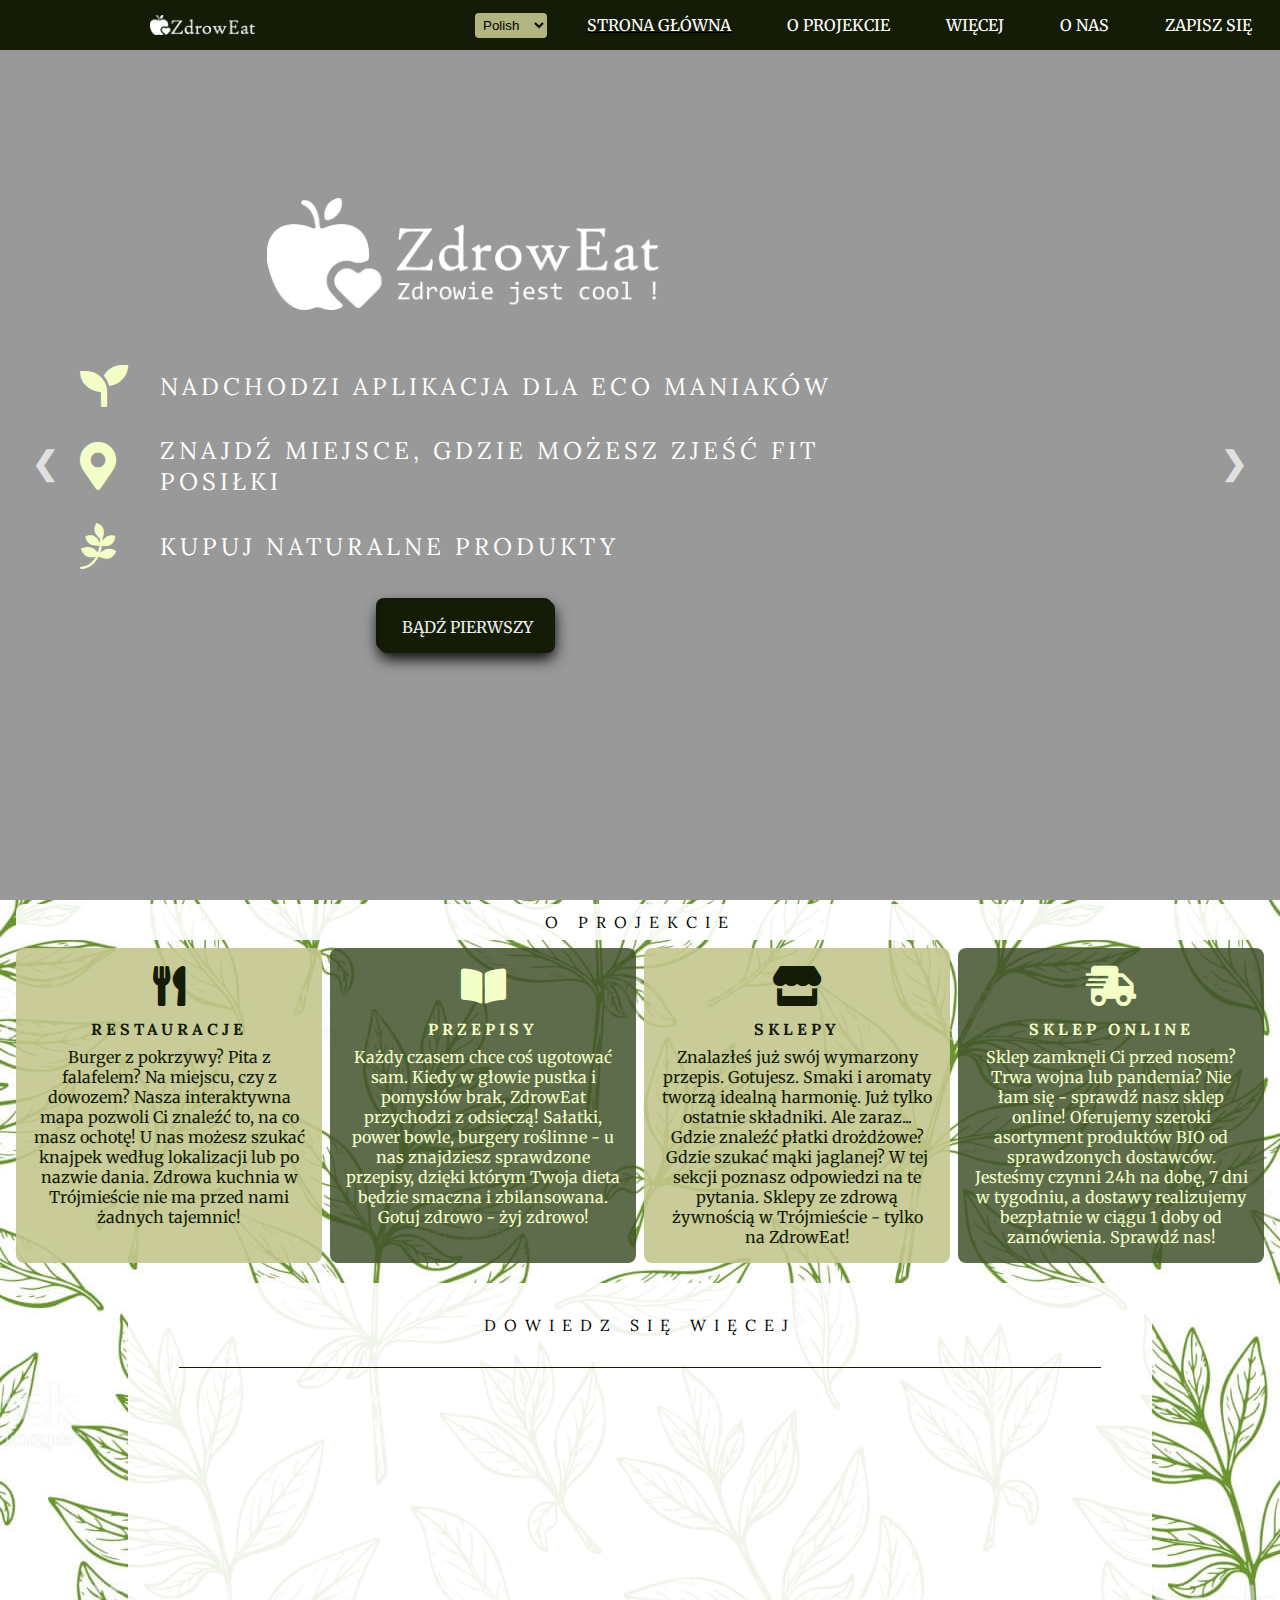
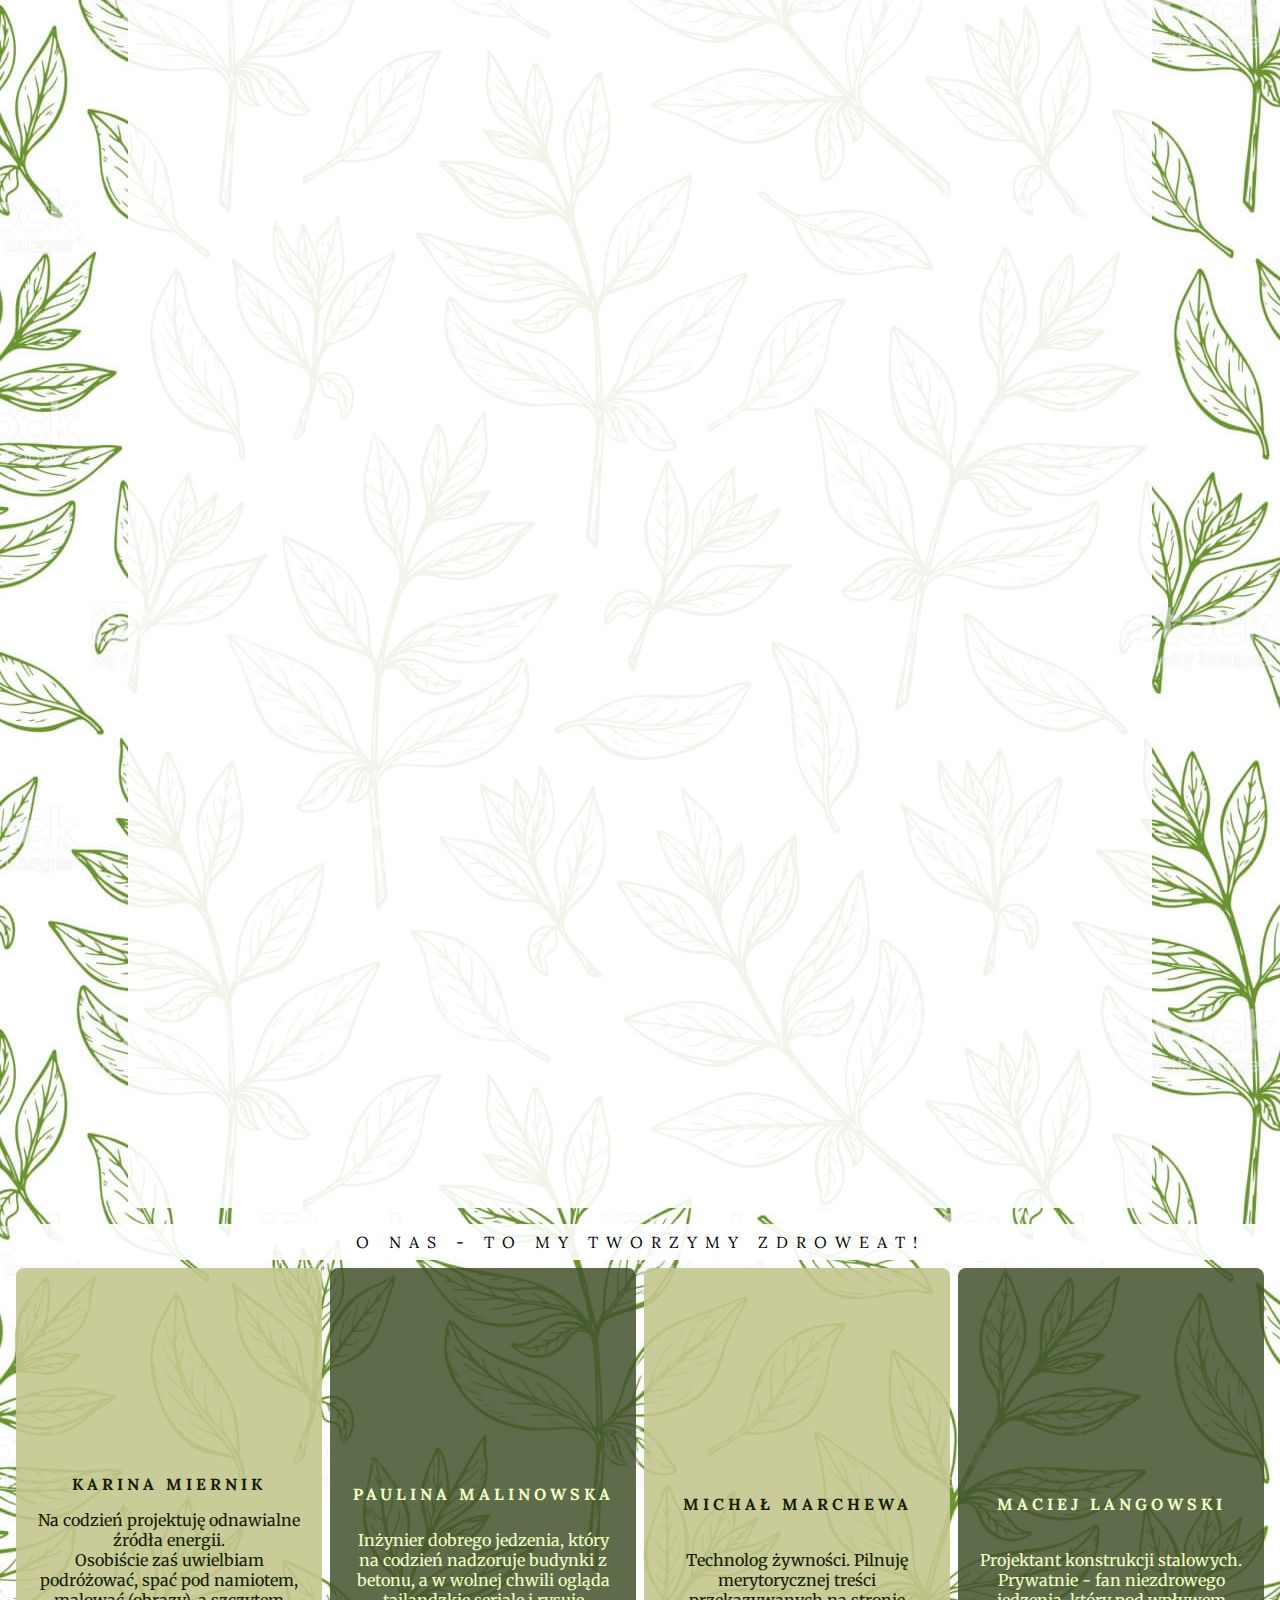
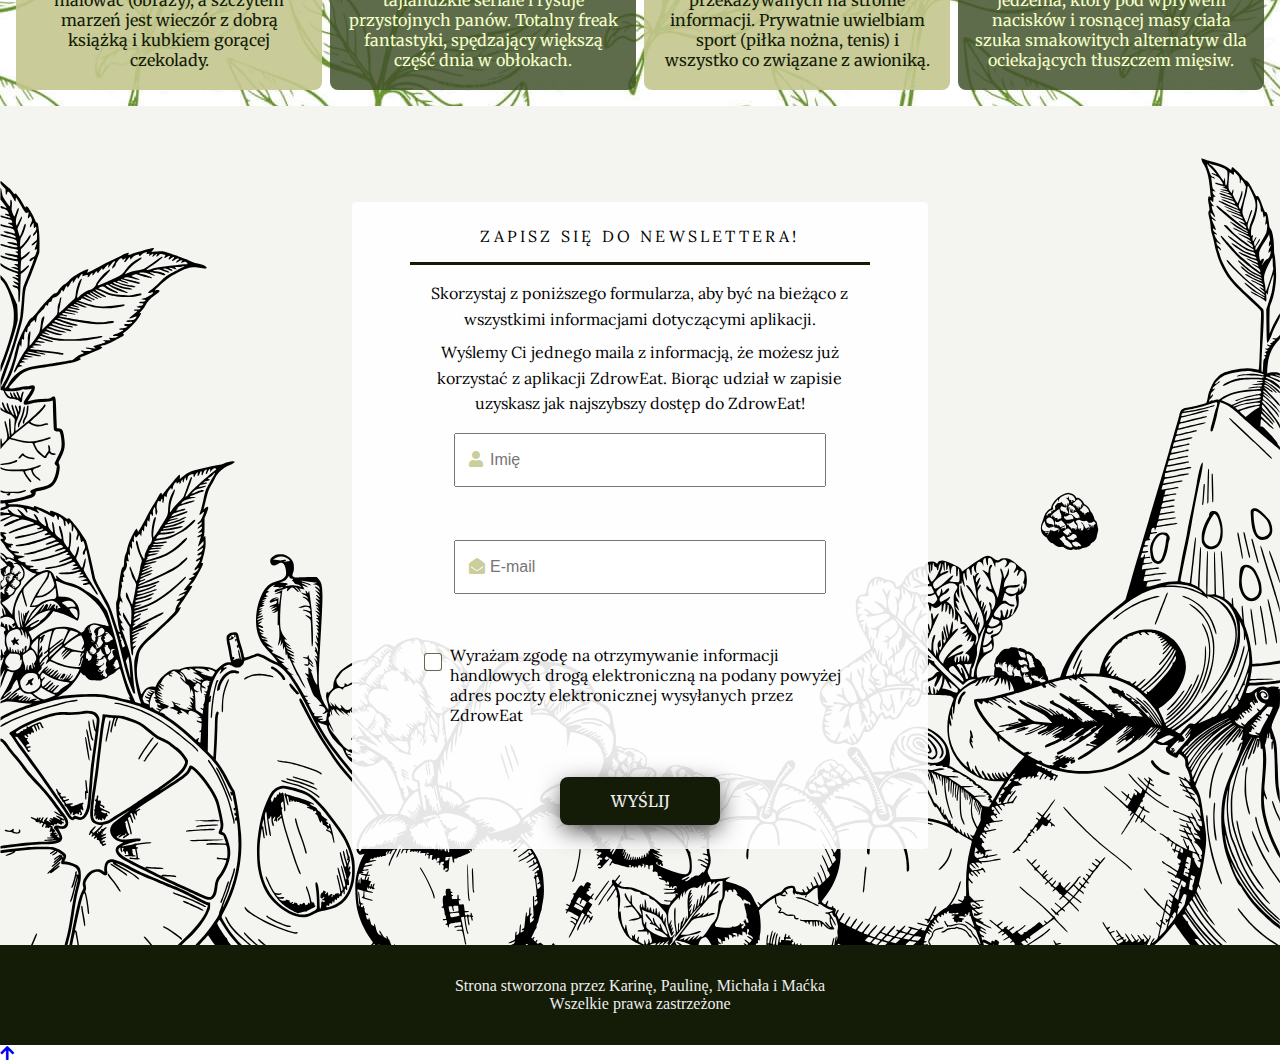
==== commit 9e96ebf9: "Bug_fixes - zmiana id dom na start" ====
--- a/index.html
+++ b/index.html
@@ -31,27 +31,29 @@
       </div>
     </div>
     <ul class="menu__list">
+      <select class="menu__select" id="mbPOCControlsLangDrop"></select>
+
       <li class="menu__item menu--home">
-        <a href="#start" class="link">STRONA GŁÓWNA</a>
+        <a href="#start" class="link" data-mlr-text>STRONA GŁÓWNA</a>
       </li>
       <li class="menu__item menu--about">
-        <a href="#info" class="link">O PROJEKCIE</a>
+        <a href="#info" class="link" data-mlr-text>O PROJEKCIE</a>
       </li>
       <li class="menu__item menu--more">
-        <a href="#more" class="link">WIĘCEJ</a>
+        <a href="#more" class="link" data-mlr-text>WIĘCEJ</a>
       </li>
       <li class="menu__item menu--us">
-        <a href="#about" class="link">O NAS</a>
+        <a href="#about" class="link" data-mlr-text>O NAS</a>
       </li>
       <li class="menu__item menu--sign-in">
-        <a href="#news" class="link">ZAPISZ SIĘ</a>
+        <a href="#news" class="link" data-mlr-text>ZAPISZ SIĘ</a>
       </li>
     </ul>
   </nav>
 
 
     <!------------------ HERO -------------------------->
-    <div class="hero__wrapper" id="dom">
+    <div class="hero__wrapper" id="start">
       <div class="hero__background slide"></div>
       <div class="hero__background slide--1 slide none"></div>
       <div class="hero__background slide--2 slide none"></div>
@@ -68,26 +70,26 @@
             <div class="hero__icon">
               <i class="h--icon fas fa-seedling"></i>
             </div>
-            <h1>Nadchodzi aplikacja dla Eco Maniaków</h1>
+            <h1 data-mlr-text>Nadchodzi aplikacja dla Eco Maniaków</h1>
           </div>
           <div class="hero__prompt">
             <div class="hero__icon">
               <i class="h--icon fas fa-map-marker-alt"></i>
             </div>
-            <h1>Znajdź miejsce, gdzie możesz zjeść fit posiłki</h1>
+            <h1 data-mlr-text>Znajdź miejsce, gdzie możesz zjeść fit posiłki</h1>
           </div>
           <div class="hero__prompt">
             <div class="hero__icon">
               <i class="h--icon fab fa-pagelines"></i>
             </div>
-            <h1>Kupuj naturalne produkty</h1>
+            <h1 data-mlr-text>Kupuj naturalne produkty</h1>
           </div>
         </div>
 
         <!------ Zapis na premiere ---------------------->
         <div class="hero__button section">
           <button type="button" class="hero__button">
-            <a href="#news" class="link__button">Bądź pierwszy</a>
+            <a href="#news" class="link__button" data-mlr-text>Bądź pierwszy</a>
           </button>
         </div>
       </article>
@@ -103,20 +105,20 @@
   <div class="container" id="container">
     <section class="info" id="info">
       <div class="info__title">
-        <header class="title">O PROJEKCIE</header>
+        <header class="title" data-mlr-text>O PROJEKCIE</header>
       </div>
       <div class="info__item info--1">
         <div class="info__icon icon--1">
           <i class="fas fa-utensils"></i>
         </div>
-        <div class="info__header">
+        <div class="info__header" data-mlr-text>
           RESTAURACJE
         </div>
-        <p>
+        <p data-mlr-text>
           Burger z pokrzywy? Pita z falafelem? Na miejscu, czy z dowozem?
           Nasza interaktywna mapa pozwoli Ci znaleźć to, na co masz ochotę! U
           nas możesz szukać knajpek według lokalizacji lub po nazwie dania.
-          <br />Zdrowa kuchnia w Trójmieście nie ma przed nami żadnych
+          Zdrowa kuchnia w Trójmieście nie ma przed nami żadnych
           tajemnic!
         </p>
       </div>
@@ -124,14 +126,14 @@
         <div class="info__icon icon--2">
           <i class="fas fa-book-open"></i>
         </div>
-        <div class="info__header">
+        <div class="info__header" data-mlr-text>
           PRZEPISY
         </div>
-        <p>
+        <p data-mlr-text>
           Każdy czasem chce coś ugotować sam. Kiedy w głowie pustka i pomysłów
           brak, ZdrowEat przychodzi z odsieczą! Sałatki, power bowle, burgery
           roślinne - u nas znajdziesz sprawdzone przepisy, dzięki którym Twoja
-          dieta będzie smaczna i zbilansowana. <br />
+          dieta będzie smaczna i zbilansowana.
           Gotuj zdrowo - żyj zdrowo!
         </p>
       </div>
@@ -139,14 +141,14 @@
         <div class="info__icon icon--3">
           <i class="fas fa-store"></i>
         </div>
-        <div class="info__header">
+        <div class="info__header" data-mlr-text>
           SKLEPY
         </div>
-        <p>
+        <p data-mlr-text>
           Znalazłeś już swój wymarzony przepis. Gotujesz. Smaki i aromaty
           tworzą idealną harmonię. Już tylko ostatnie składniki. Ale zaraz...
-          Gdzie znaleźć płatki drożdżowe? Gdzie szukać mąki jaglanej? <br />
-          W tej sekcji poznasz odpowiedzi na te pytania. <br />
+          Gdzie znaleźć płatki drożdżowe? Gdzie szukać mąki jaglanej?
+          W tej sekcji poznasz odpowiedzi na te pytania.
           Sklepy ze zdrową żywnością w Trójmieście - tylko na ZdrowEat!
         </p>
       </div>
@@ -154,15 +156,15 @@
         <div class="info__icon icon--4">
           <i class="fas fa-shipping-fast"></i>
         </div>
-        <div class="info__header header--4">
+        <div class="info__header header--4" data-mlr-text>
           SKLEP ONLINE
         </div>
-        <p>
+        <p data-mlr-text>
           Sklep zamknęli Ci przed nosem? Trwa wojna lub pandemia? Nie łam się
           - sprawdź nasz sklep online! Oferujemy szeroki asortyment produktów
           BIO od sprawdzonych dostawców. Jesteśmy czynni 24h na dobę, 7 dni w
           tygodniu, a dostawy realizujemy bezpłatnie w ciągu 1 doby od
-          zamówienia. <br />
+          zamówienia.
           Sprawdź nas!
         </p>
       </div>
@@ -171,25 +173,25 @@
     <!--------------------MORE INFO -------------------------->
     <section class="moreInfo" id="more">
       <div class="moreInfo__wrapper">
-        <div class="moreInfo__title">Dowiedz się więcej</div>
+        <div class="moreInfo__title" data-mlr-text>Dowiedz się więcej</div>
         <div class="moreInfoBox">
           <div data-aos="fade-right">
             <div class="moreInfo__icon moreIcon--1">
               <i class="fas fa-piggy-bank"></i>
             </div>
-            <div class="moreInfo__header">
+            <div class="moreInfo__header" data-mlr-text>
               Promocje
             </div>
-            <p>
+            <p data-mlr-text>
               Koniec z wymówkami, że jak zdrowo to zaraz drogo! Tylko u nas
               możesz zdobyć atrakcyjne kody rabatowe do restauracji jak
               również do sklepów ze zdrową żywnością.
             </p>
-            <p>
+            <p data-mlr-text>
               Mało tego - jeśli zapiszesz się na nasz Newsletter otrzymasz na
               start 10% rabatu na nasz asortyment!
             </p>
-            <p>Nie przegap takiej okazji!</p>
+            <p data-mlr-text>Nie przegap takiej okazji!</p>
           </div>
         </div>
         <div class="moreInfoBox">
@@ -197,15 +199,15 @@
             <div class="moreInfo__icon moreIcon--2">
               <i class="fas fa-shopping-bag"></i>
             </div>
-            <div class="moreInfo__header">
+            <div class="moreInfo__header" data-mlr-text>
               Kupuj lokalnie
             </div>
-            <p>
+            <p data-mlr-text>
               Masz dosyć przetworzonej żywności? Po powrocie ze sklepu nie
               dają Ci spokoju myśli czy jajka były z chowu klatkowego, a chleb
               nie spędził w zamrażarce pół roku?
             </p>
-            <p>
+            <p data-mlr-text>
               Razem z nami wspieraj lokalnych producentów. Kupując u nas
               wspierasz nie tylko lokalny biznes i ochronę środowiska, ale
               przede wszystkim swoje zdrowie.
@@ -217,10 +219,10 @@
             <div class="moreInfo__icon moreIcon--3">
               <i class="fas fa-leaf"></i>
             </div>
-            <div class="moreInfo__header">
+            <div class="moreInfo__header" data-mlr-text>
               Ekologia
             </div>
-            <p>
+            <p data-mlr-text>
               Na zdrowej żywności nie poprzestajemy. Stosujemy wysokiej
               jakości jednorazowe, ekologiczne opakowania do przewozu
               zamówień. Są to przyjazne dla środowiska, w pełni
@@ -233,10 +235,10 @@
             <div class="moreInfo__icon moreIcon--4">
               <i class="fas fa-users"></i>
             </div>
-            <div class="moreInfo__header">
+            <div class="moreInfo__header" data-mlr-text>
               Nasi eksperci
             </div>
-            <p>
+            <p data-mlr-text>
               Masz wątpliwości, który produkt spełni najlepiej Twoje
               oczekiwania? Którą restaurację wybrać albo które mleko roślinne
               jest odpowiednie dla Twojej diety? Napisz do naszych Ekspertów!
@@ -249,10 +251,10 @@
             <div class="moreInfo__icon moreIcon--5">
               <i class="fas fa-envelope"></i>
             </div>
-            <div class="moreInfo__header">
+            <div class="moreInfo__header" data-mlr-text>
               Bądź na bieżąco!
             </div>
-            <p>
+            <p data-mlr-text>
               Zapisując się na Newsletter masz pewność, że na bieżąco będziemy
               Cię informować o wszystkich nowinkach żywieniowych, wydarzeniach
               kulinarnych w Trójmieście oraz o promocjach.
@@ -264,10 +266,10 @@
             <div class="moreInfo__icon moreIcon--6">
               <i class="fas fa-mobile-alt"></i>
             </div>
-            <div class="moreInfo__header">
+            <div class="moreInfo__header" data-mlr-text>
               Aplikacja ZdrowEat
             </div>
-            <p>
+            <p data-mlr-text>
               Nasza aplikacja jest prosta w obsłudze, a co najważniejsze -
               zupełnie darmowa! Czekaj na powiadomienie na maila. Damy Ci znać
               zaraz po jej premierze.
@@ -279,10 +281,10 @@
             <div class="moreInfo__icon moreIcon--7">
               <i class="fas fa-handshake"></i>
             </div>
-            <div class="moreInfo__header">
+            <div class="moreInfo__header" data-mlr-text>
               Poznajmy się
             </div>
-            <p>
+            <p data-mlr-text>
               Organizujemy warsztaty i spotkania kulinarne! Jeśli jesteś
               ZdrowoManiakiem polub nas na facebooku, śledź Newsletter i
               koniecznie przyjdź na jedno ze spotkań!
@@ -294,10 +296,10 @@
             <div class="moreInfo__icon moreIcon--8">
               <i class="fas fa-shield-alt"></i>
             </div>
-            <div class="moreInfo__header">
+            <div class="moreInfo__header" data-mlr-text>
               Bezpieczeństwo
             </div>
-            <p>
+            <p data-mlr-text>
               W tym trudnym czasie związanym z epidemią, staramy się Wam wyjśc
               na przeciw. Nie rezygnując ze zdrowych przyzwyczajeń, nadal
               możesz zamawiać produkty w naszym sklepie i jedzenie na wynos -
@@ -310,7 +312,7 @@
     <!-------------------- ABOUT US -------------------------->
     <section class="aboutUs" id="about">
       <div class="aboutUs__title">
-        <header class="aU__title">O NAS - TO MY TWORZYMY ZDROWEAT!</header>
+        <header class="aU__title" data-mlr-text>O NAS - TO MY TWORZYMY ZDROWEAT!</header>
       </div>
       <div class="aboutUs__content content--1">
         <div data-aos="flip-left" class="photo__wrapper">
@@ -334,10 +336,10 @@
         <div class="aboutUs__name">
           KARINA MIERNIK
         </div>
-        <p>
+        <p data-mlr-text>
           Na codzień projektuję odnawialne źródła energii.
         </p>
-        <p>
+        <p data-mlr-text>
           Osobiście zaś uwielbiam podróżować, spać pod namiotem, malować
           (obrazy), a szczytem marzeń jest wieczór z dobrą książką i kubkiem
           gorącej czekolady.
@@ -378,7 +380,7 @@
         <div class="aboutUs__name">
           PAULINA MALINOWSKA
         </div>
-        <p>
+        <p data-mlr-text>
           Inżynier dobrego jedzenia, który na codzień nadzoruje budynki z
           betonu, a w wolnej chwili ogląda tajlandzkie seriale i rysuje
           przystojnych panów. Totalny freak fantastyki, spędzający większą
@@ -420,8 +422,8 @@
         <div class="aboutUs__name">
           MICHAŁ MARCHEWA
         </div>
-        <p>
-          Technolog żywności. <br />
+        <p data-mlr-text>
+          Technolog żywności.
           Pilnuję merytorycznej treści przekazywanych na stronie informacji.
           Prywatnie uwielbiam sport (piłka nożna, tenis) i wszystko co
           związane z awioniką.
@@ -462,8 +464,8 @@
         <div class="aboutUs__name">
           MACIEJ LANGOWSKI
         </div>
-        <p>
-          Projektant konstrukcji stalowych. <br />Prywatnie - fan niezdrowego
+        <p data-mlr-text>
+          Projektant konstrukcji stalowych. Prywatnie - fan niezdrowego
           jedzenia, który pod wpływem nacisków i rosnącej masy ciała szuka
           smakowitych alternatyw dla ociekających tłuszczem mięsiw.
         </p>
@@ -487,13 +489,13 @@
     <footer class="newsletter" id="news">
       <div class="newsletter__wrapper">
         <div class="newsletter__title">
-          <p>Zapisz się do Newslettera!</p>
-        </div>
-        <p>
+          <p data-mlr-text>Zapisz się do Newslettera!</p>
+        </div>
+        <p data-mlr-text>
           Skorzystaj z poniższego formularza, aby być na bieżąco z wszystkimi
           informacjami dotyczącymi aplikacji.
         </p>
-        <p>
+        <p data-mlr-text>
           Wyślemy Ci jednego maila z informacją, że możesz już korzystać z
           aplikacji ZdrowEat. Biorąc udział w zapisie uzyskasz jak najszybszy
           dostęp do ZdrowEat!
@@ -502,7 +504,7 @@
           <section class="newsletter__input">
             <div class="newsletter__icon"><i class="fa fa-user"></i></div>
             <label class="sr-only" for="name"></label>
-            <input type="text" class="input" name="name" id="name" placeholder="Imię" />
+            <input type="text" class="input" name="name" id="name" placeholder="Imię" data-mlr-text />
             <small>Error</small>
           </section>
 
@@ -517,26 +519,26 @@
 
           <div class="newsletter__input box">
             <input type="checkbox" class="input" id="opt-in" />
-            <label for="opt-in">Wyrażam zgodę na otrzymywanie informacji handlowych drogą
+            <label for="opt-in" data-mlr-text>Wyrażam zgodę na otrzymywanie informacji handlowych drogą
               elektroniczną na podany powyżej adres poczty elektronicznej
               wysyłanych przez ZdrowEat</label>
             <small>Error</small>
           </div>
 
           <section class="newsletter__input submission">
-            <button class="newsletter__button">Wyślij</button>
+            <button class="newsletter__button" data-mlr-text>Wyślij</button>
           </section>
         </form>
       </div>
     </footer>
     <div class="copyright">
-      <p>Strona stworzona przez Karinę, Paulinę, Michała i Maćka</p>
-      <p>Wszelkie prawa zastrzeżone</p>
+      <p data-mlr-text> Strona stworzona przez Karinę, Paulinę, Michała i Maćka</p>
+      <p data-mlr-text>Wszelkie prawa zastrzeżone</p>
     </div>
 
     <div class="cookie hidden">
       <div class="cookie__text">
-        <p>
+        <p data-mlr-text>
           ZdrowEat wykorzystuje pliki cookie zgodnie z ustawieniami Twojej
           przeglądarki. Korzystając z naszych usług, akceptujesz używanie
           takich plików. Więcej na ten temat możesz przeczytać w
@@ -548,9 +550,10 @@
       </div>
     </div>
   </div>
-
   <div class="scroll__up"> <a href="#start"><i class="fas fa-arrow-up"></a></i></div>
-  <script src="./script.js"></script>
+
+  <script src="/script.js"></script>
+  <script src="/lang.js"></script>
 
 </body>
 
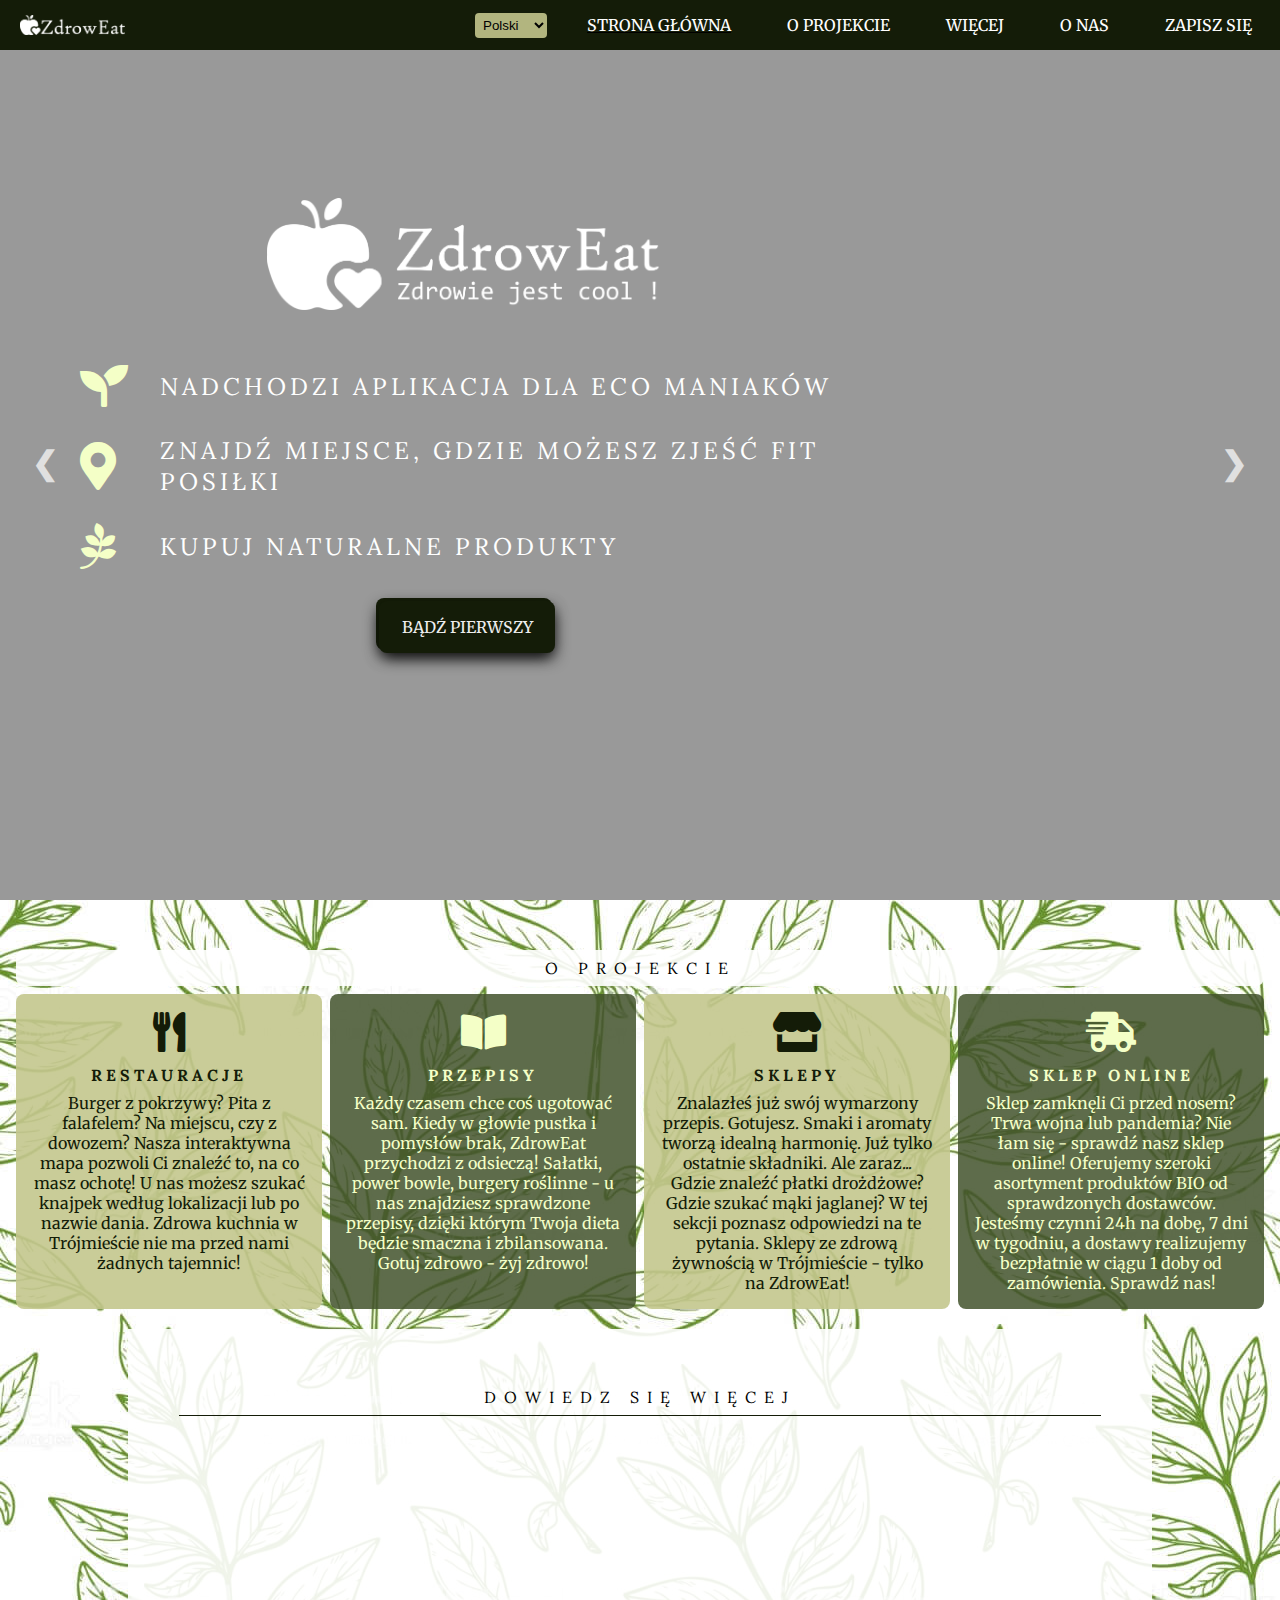
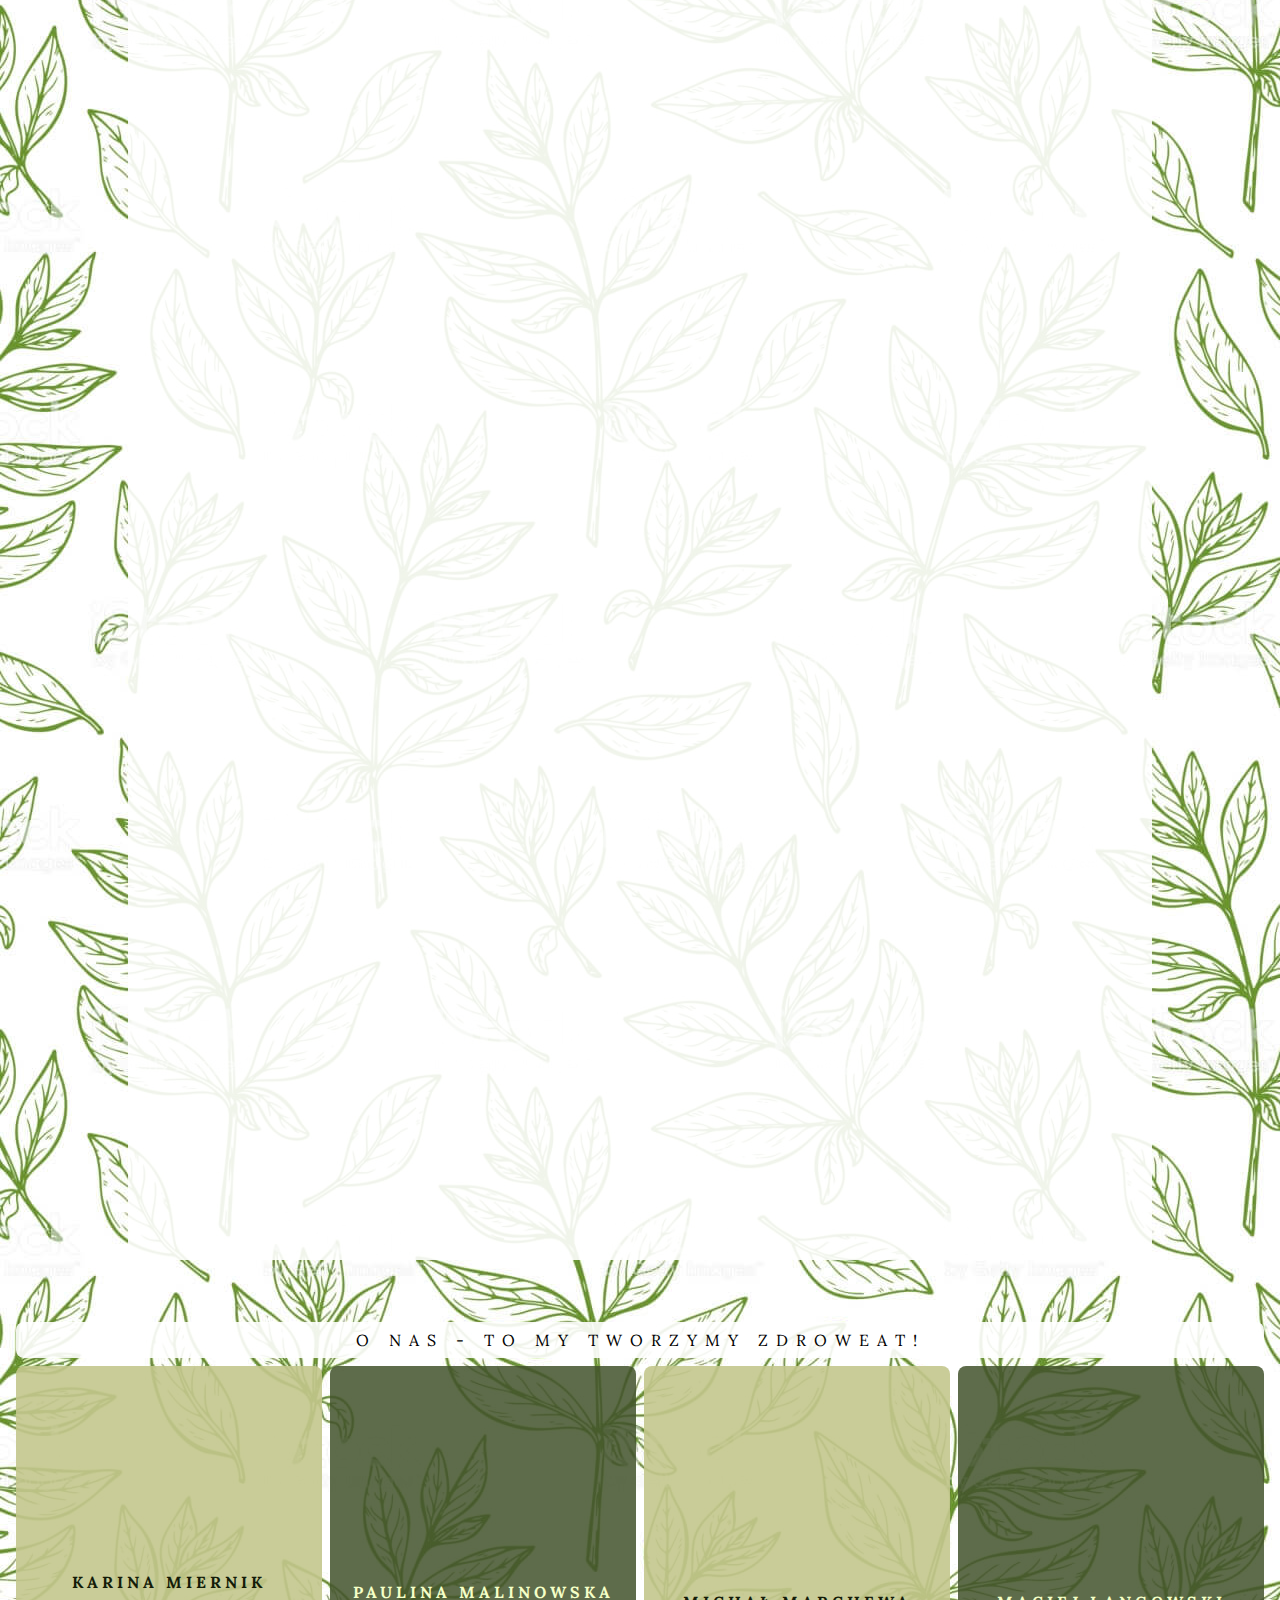
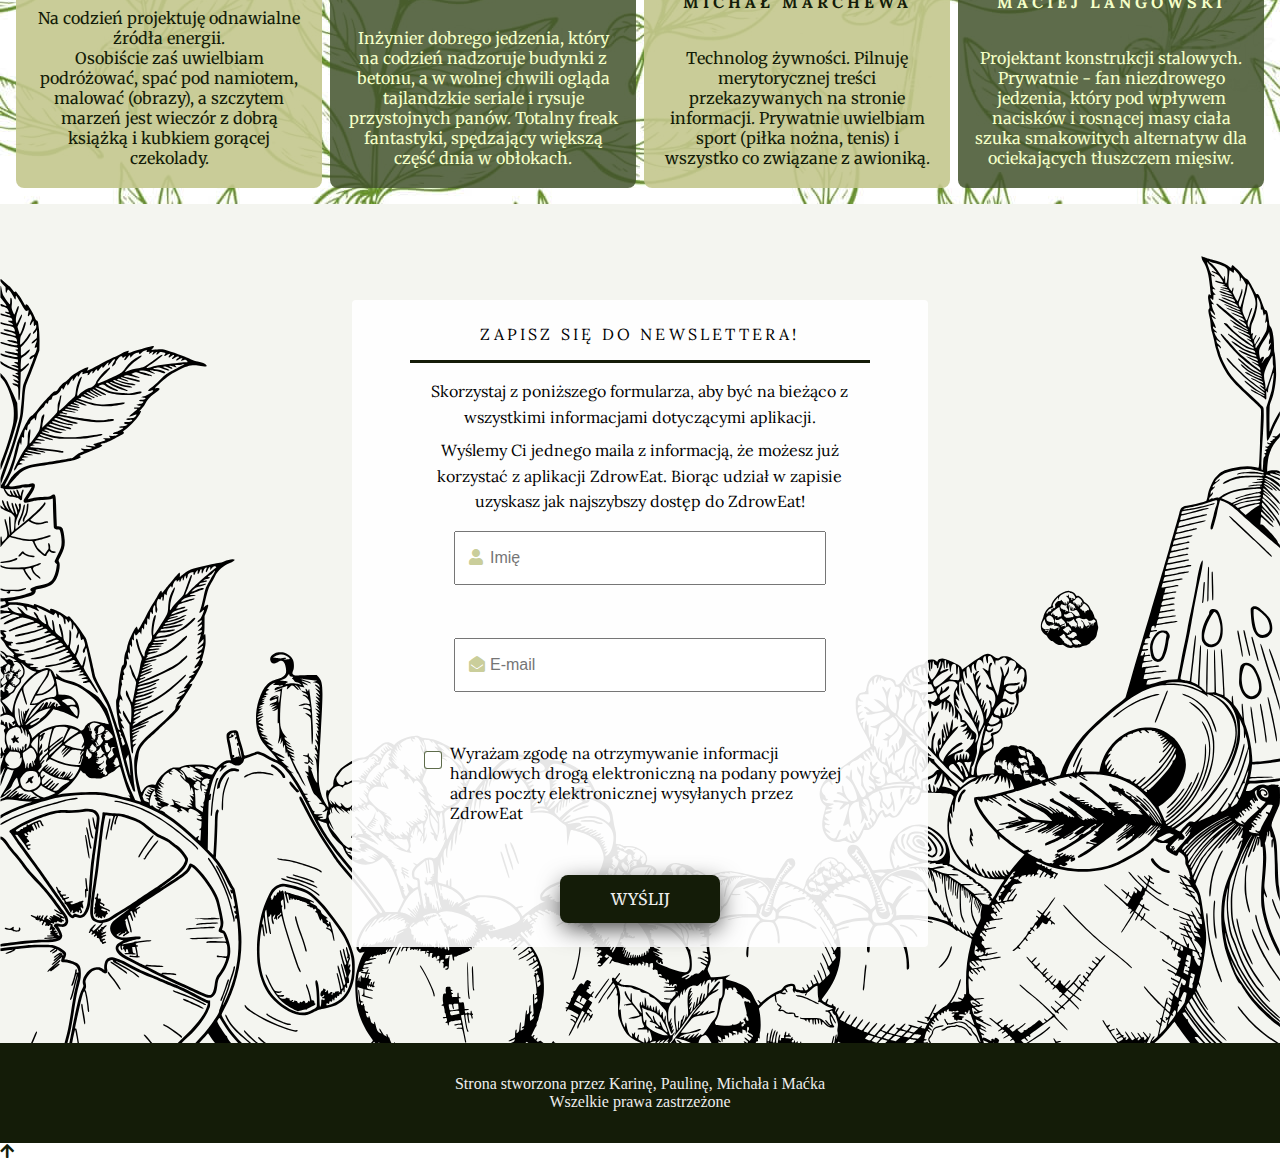
==== commit 61bff6af: "Merge pull request #82 from infoshareacademy/Sprint2Intersection" ====
--- a/index.html
+++ b/index.html
@@ -51,12 +51,11 @@
     </ul>
   </nav>
 
-
-    <!------------------ HERO -------------------------->
-    <div class="hero__wrapper" id="start">
-      <div class="hero__background slide"></div>
-      <div class="hero__background slide--1 slide none"></div>
-      <div class="hero__background slide--2 slide none"></div>
+  <!------------------ HERO -------------------------->
+  <div class="hero__wrapper" id="start">
+    <div class="hero__background slide"></div>
+    <div class="hero__background slide--1 slide none"></div>
+    <div class="hero__background slide--2 slide none"></div>
 
 
     <header class="hero">
--- a/css/main.css
+++ b/css/main.css
@@ -136,6 +136,7 @@
   transform: rotate(45deg);
   top: 0;
 }
+
 
 /*Ostylowanie tla sekcji hero*/
 
@@ -330,13 +331,13 @@
 .moreInfo__title {
   font-size: var(--font-size-2);
   font-family: var(--primary-font);
-  padding: 2rem 0;
+  padding: 0.5rem;
+  margin: 0.25rem auto;
   text-align: center;
   text-transform: uppercase;
   letter-spacing: 0.5rem;
   border-bottom: var(--primary-color) solid 1px;
   width: 90%;
-  margin: 0 auto;
 }
 
 .moreInfoBox {
@@ -802,3 +803,35 @@
 .background__social2 {
   background-color: rgba(195, 199, 141, 0.7);
 }
+
+/* Arrow go up */
+.scroll__up {
+  background-color: transparent;
+}
+
+.scroll__display {
+  background-color: #fff;
+  border-radius: 50%;
+  padding: 0.5rem 0.6rem;
+  position: fixed;
+  -webkit-box-shadow: 0px 2px 32px -8px rgba(0, 0, 0, 0.75);
+  -moz-box-shadow: 0px 2px 32px -8px rgba(0, 0, 0, 0.75);
+  box-shadow: 0px 2px 32px -8px rgba(0, 0, 0, 0.75);
+  bottom: 1%;
+  right: 2%;
+  cursor: pointer;
+  transition: all 0.3s ease;
+}
+.fa-arrow-up {
+  color: #141c08;
+}
+
+.scroll__display:hover {
+  background-color: rgba(195, 199, 141, 0.9);
+}
+
+.moreInfo__title,
+    .info__title,
+    .aboutUs__title{
+      margin-top: 50px;
+    }--- a/css/screen.css
+++ b/css/screen.css
@@ -14,9 +14,10 @@
     .menu__image{
     display: block;
     height: px;
-    margin-left: 150px;
+    margin-left: 20px;
+    }
+
     
-    }
   /* ----- SEKCJA HERO -------- */
 
 
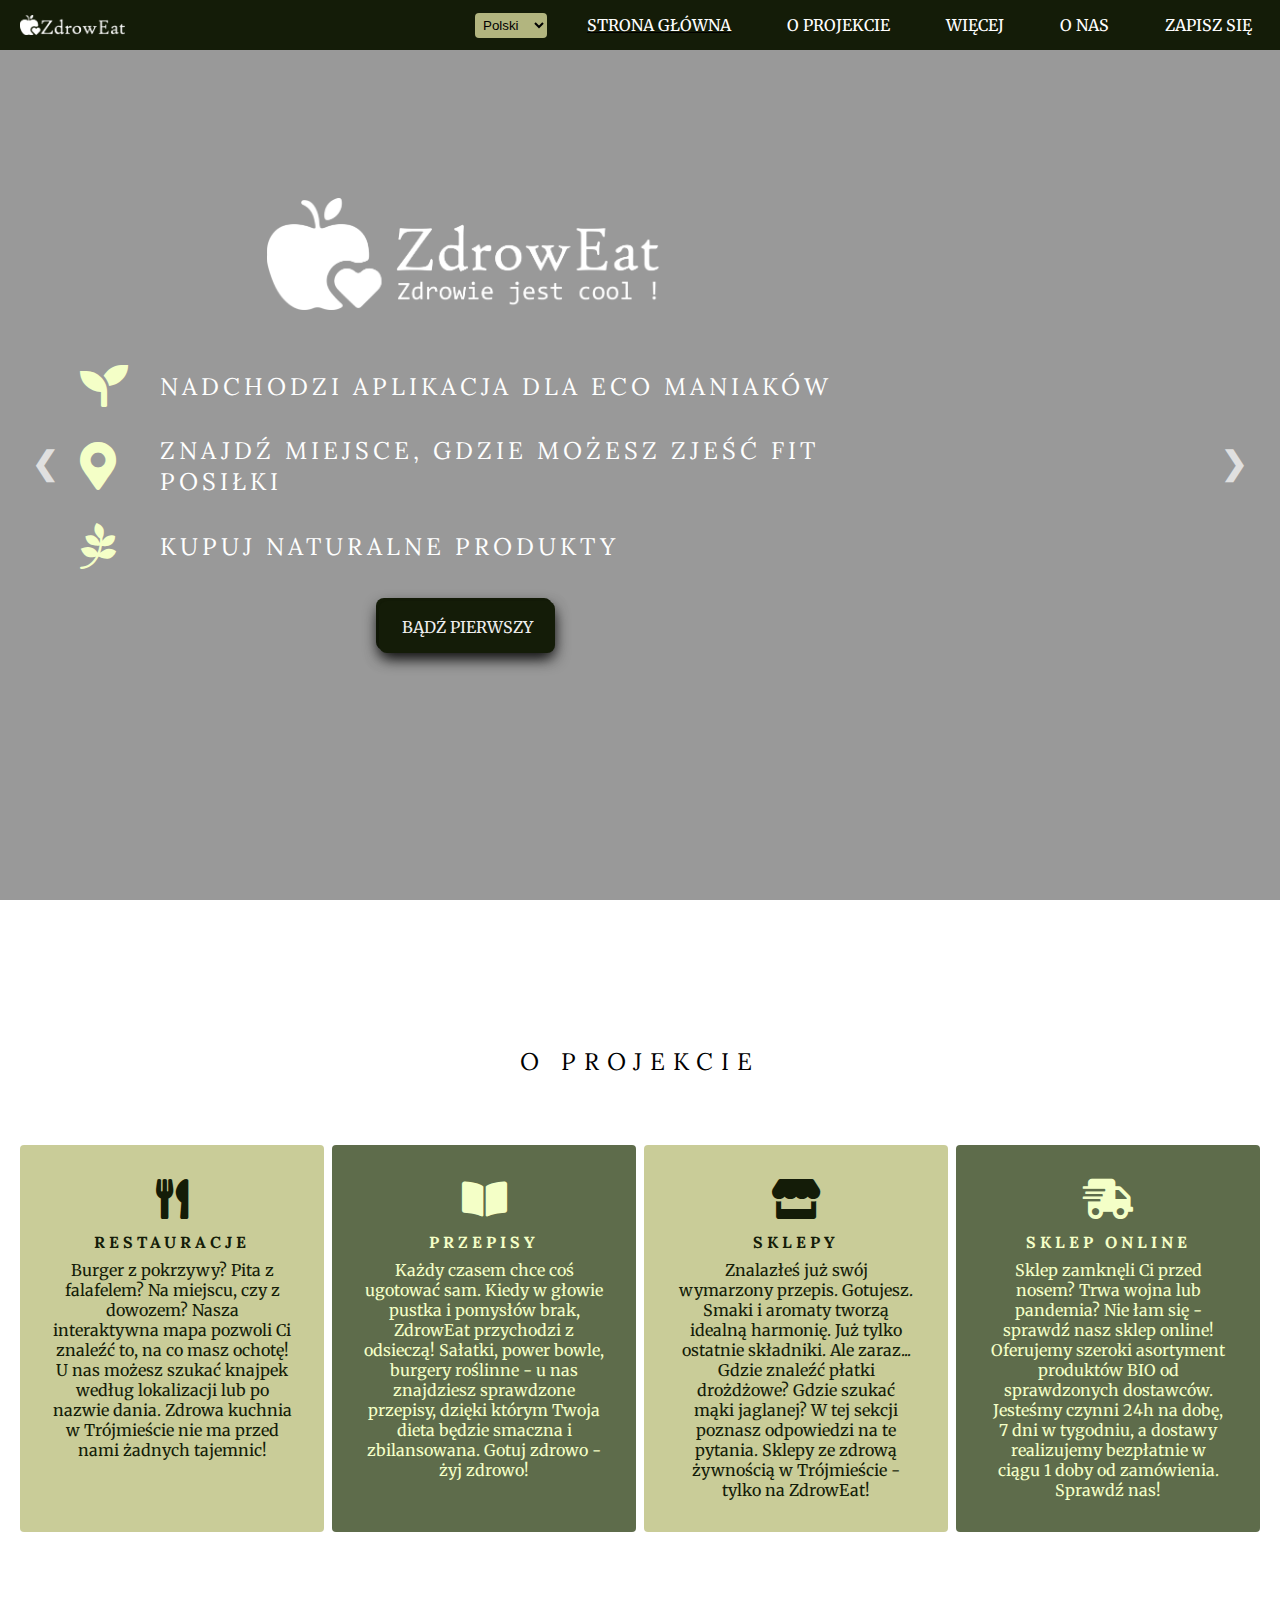
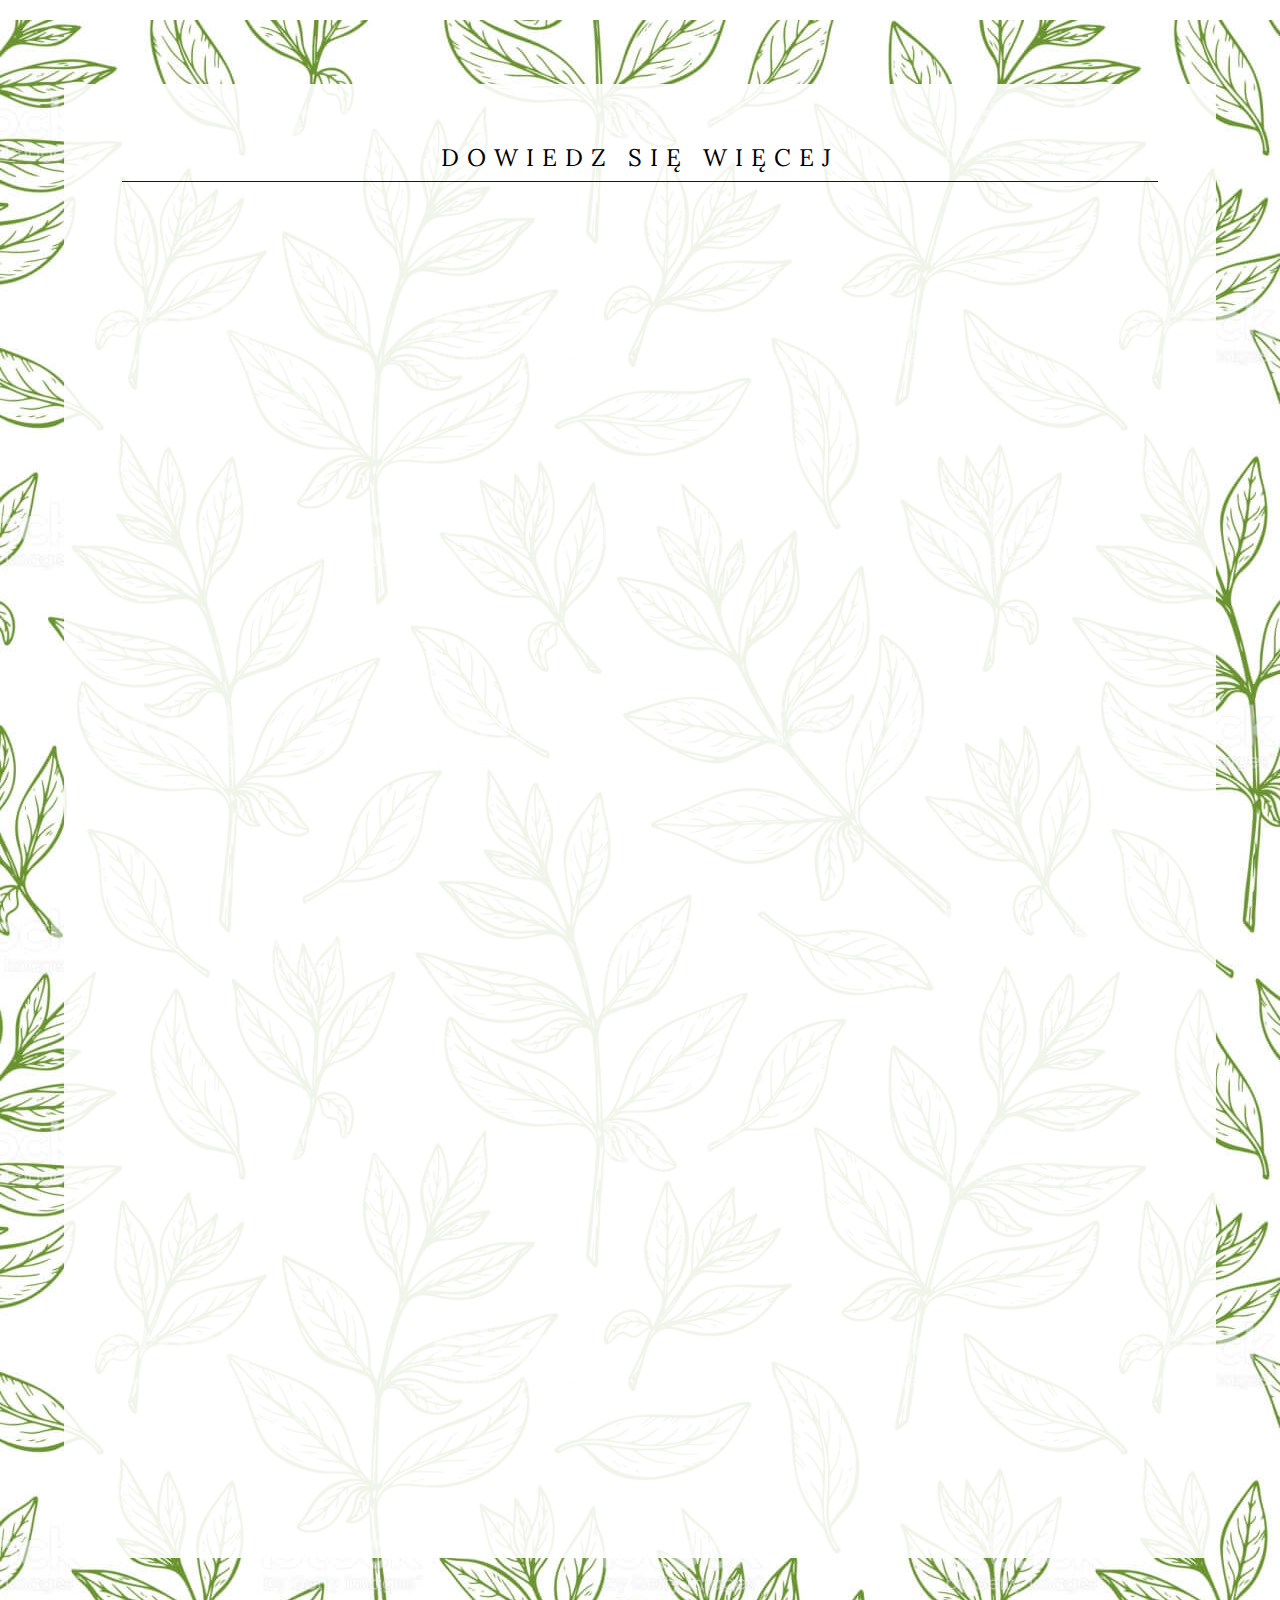
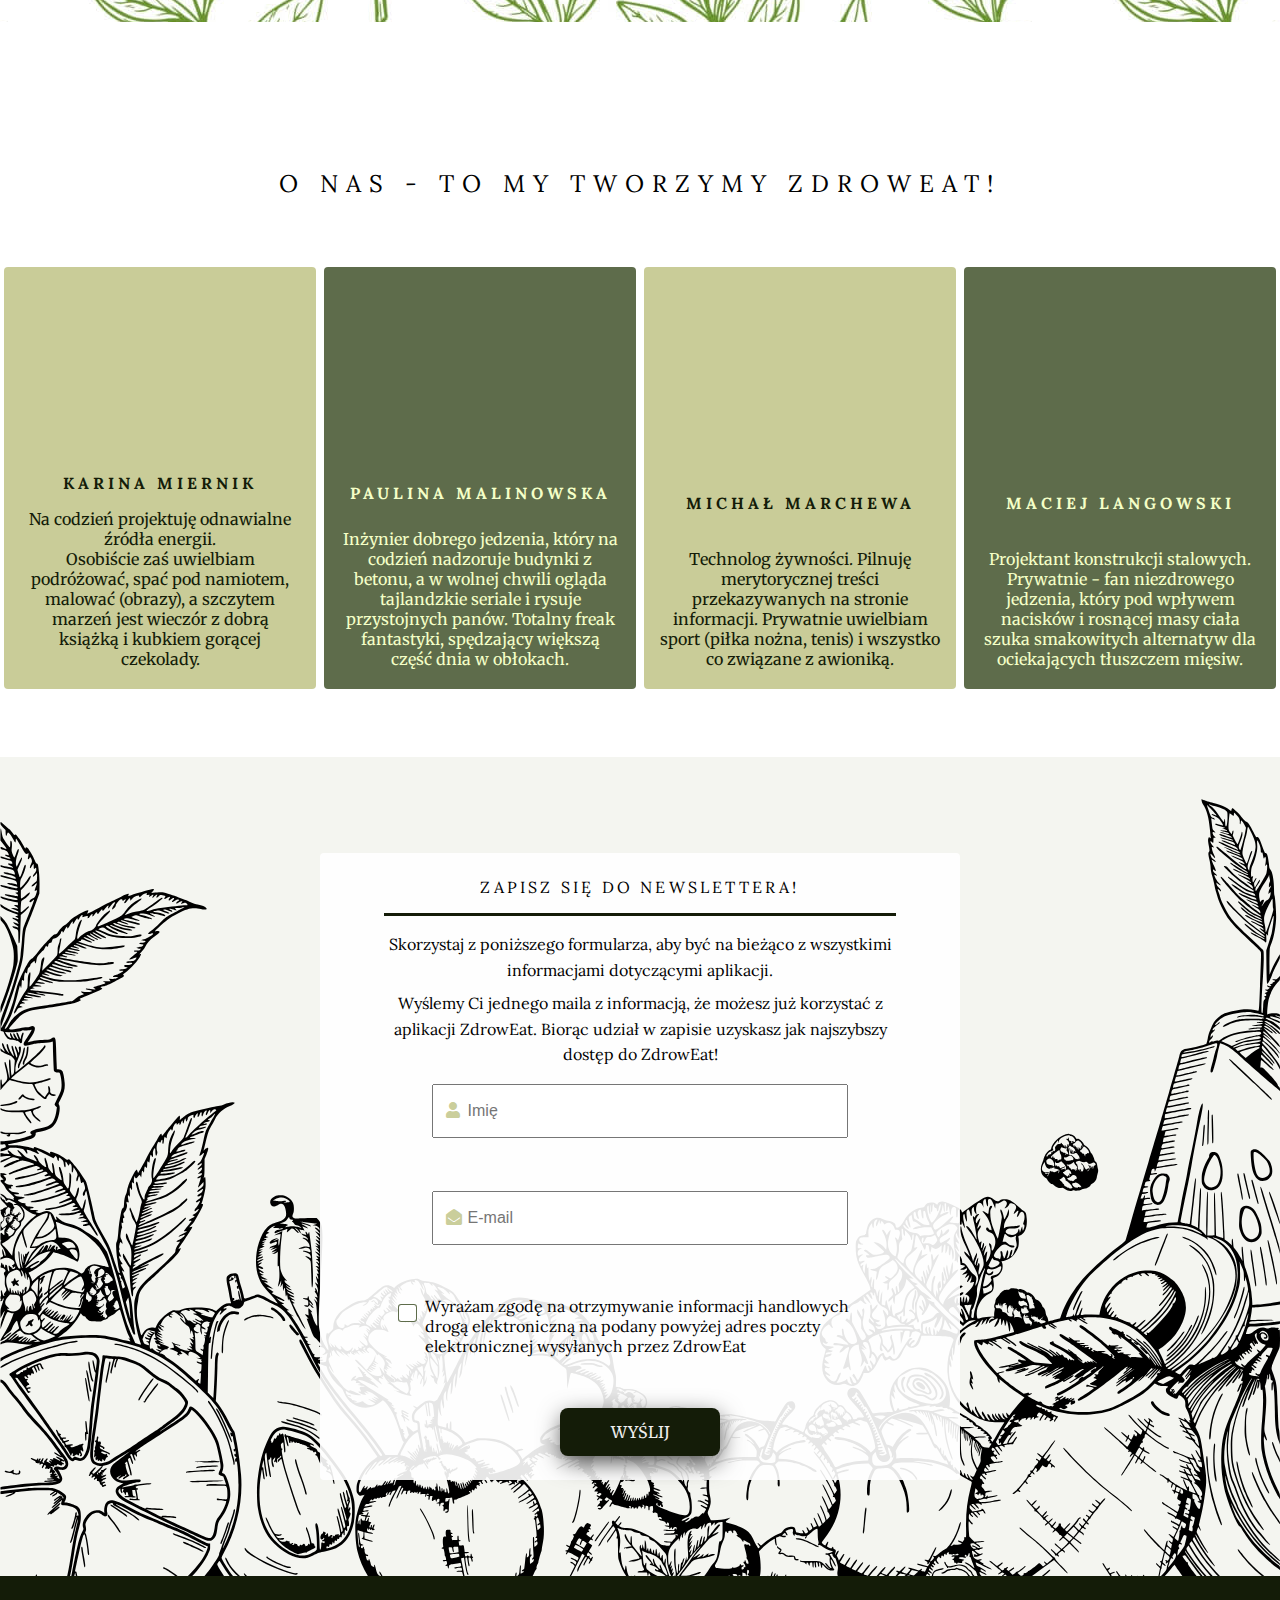
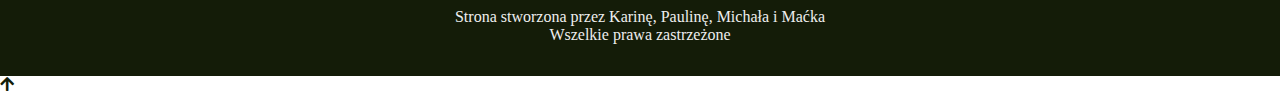
==== commit f9271213: "Zmiana adresów odnosnikow" ====
--- a/index.html
+++ b/index.html
@@ -320,7 +320,7 @@
             <a href="https://www.facebook.com/" class="social--1">
               <i class="fab fa-facebook"></i>
             </a>
-            <a href="https://www.onet.pl/" class="social--1">
+            <a href="https://github.com/infoshareacademy/jfdz14-zdroweat" class="social--1">
               <i class="fas fa-home"></i>
             </a>
             <a href="https://www.linkedin.com/" class="social--1">
@@ -347,7 +347,7 @@
           <a href="https://www.facebook.com/" class="social--1">
             <i class="fab fa-facebook"></i>
           </a>
-          <a href="https://www.onet.pl/" class="social--1">
+          <a href="https://github.com/infoshareacademy/jfdz14-zdroweat" class="social--1">
             <i class="fas fa-home"></i>
           </a>
           <a href="https://www.linkedin.com/" class="social--1">
@@ -365,7 +365,7 @@
             <a href="https://www.facebook.com/" class="social--2">
               <i class="fab fa-facebook"></i>
             </a>
-            <a href="https://www.onet.pl/" class="social--2">
+            <a href="https://github.com/infoshareacademy/jfdz14-zdroweat" class="social--2">
               <i class="fas fa-home"></i>
             </a>
             <a href="https://www.linkedin.com/" class="social--2">
@@ -389,7 +389,7 @@
           <a href="https://www.facebook.com/" class="social--2">
             <i class="fab fa-facebook"></i>
           </a>
-          <a href="https://www.onet.pl/" class="social--2">
+          <a href="https://github.com/infoshareacademy/jfdz14-zdroweat" class="social--2">
             <i class="fas fa-home"></i>
           </a>
           <a href="https://www.linkedin.com/" class="social--2">
@@ -407,7 +407,7 @@
             <a href="https://www.facebook.com/" class="social--3">
               <i class="fab fa-facebook"></i>
             </a>
-            <a href="https://www.onet.pl/" class="social--3">
+            <a href="https://github.com/infoshareacademy/jfdz14-zdroweat" class="social--3">
               <i class="fas fa-home"></i>
             </a>
             <a href="https://www.linkedin.com/" class="social--3">
@@ -431,7 +431,7 @@
           <a href="https://www.facebook.com/" class="social--3">
             <i class="fab fa-facebook"></i>
           </a>
-          <a href="https://www.onet.pl/" class="social--3">
+          <a href="https://github.com/infoshareacademy/jfdz14-zdroweat" class="social--3">
             <i class="fas fa-home"></i>
           </a>
           <a href="https://www.linkedin.com/" class="social--3">
@@ -449,7 +449,7 @@
             <a href="https://www.facebook.com/" class="social--4">
               <i class="fab fa-facebook"></i>
             </a>
-            <a href="https://www.onet.pl/" class="social--4">
+            <a href="https://github.com/infoshareacademy/jfdz14-zdroweat" class="social--4">
               <i class="fas fa-home"></i>
             </a>
             <a href="https://www.linkedin.com/" class="social--4">
@@ -472,7 +472,7 @@
           <a href="https://www.facebook.com/" class="social--4">
             <i class="fab fa-facebook"></i>
           </a>
-          <a href="https://www.onet.pl/" class="social--4">
+          <a href="https://github.com/infoshareacademy/jfdz14-zdroweat" class="social--4">
             <i class="fas fa-home"></i>
           </a>
           <a href="https://www.linkedin.com/" class="social--4">
--- a/css/main.css
+++ b/css/main.css
@@ -248,29 +248,29 @@
 
 /****SEKCJA INFO ***/
 
-.container {
-  background-image: url(../Identyfikacja/plant_pattern.jpg);
-}
+/* .container {
+   background-image: url(../Identyfikacja/plant_pattern.jpg); 
+} */
 
 .info {
   display: flex;
   flex-direction: column;
 
   height: auto;
-  margin: 0 0.75rem 0.75rem 0.75rem;
+  margin: 0;
+  padding: 4rem 0;
 }
 
 .info__title {
-  width: 100%;
-  padding: 0.5rem;
-  margin: 0.25rem;
-  align-self: center;
-  background-color: rgba(255, 255, 255, 0.9);
-  text-align: center;
-  font-size: var(--font-size-2);
-  font-family: var(--primary-font);
+  font-size: var(--font-size-3);
+  font-family: var(--primary-font);
+  padding: 2rem 0;
+  text-align: center;
+  text-transform: uppercase;
   letter-spacing: 0.5rem;
-  border-radius: 0.5rem;
+  width: 90%;
+  margin: 0 auto;
+  margin-bottom: 2rem;
 }
 
 .info--1,
@@ -290,13 +290,8 @@
   flex-direction: column;
   align-items: center;
   height: auto;
-  padding: 1.25rem 1rem;
+  padding: 2rem 2rem;
   margin: 0.25rem 0;
-  border-radius: 0.5rem;
-}
-
-.info--4 {
-  margin-bottom: 1rem;
 }
 
 .info__item p {
@@ -319,17 +314,21 @@
 
 /* Sekcja dodatkowe informacje */
 
-.moreInfo__wrapper {
+.moreInfo {
   display: flex;
   flex-direction: column;
   flex-wrap: wrap;
   overflow: hidden;
   width: 100%;
   margin: 0 auto;
+  padding: 4rem 0;
+  background-image: url(../Identyfikacja/plant_pattern.jpg);
+}
+.moreInfo__wrapper {
   background-color: rgba(255, 255, 255, 0.9);
 }
 .moreInfo__title {
-  font-size: var(--font-size-2);
+  font-size: var(--font-size-3);
   font-family: var(--primary-font);
   padding: 0.5rem;
   margin: 0.25rem auto;
@@ -338,6 +337,9 @@
   letter-spacing: 0.5rem;
   border-bottom: var(--primary-color) solid 1px;
   width: 90%;
+  margin: 0 auto;
+  margin-bottom: 2rem;
+
 }
 
 .moreInfoBox {
@@ -385,22 +387,23 @@
 .aboutUs {
   display: flex;
   flex-direction: column;
-  margin: 0.75rem;
+  height: auto;
+  margin: 0;
+  padding: 4rem 0;
 }
 
 /* Ostylowanie sekcji aboutUs__title */
 
 .aboutUs__title {
-  width: 100%;
-  padding: 0.5rem;
-  margin: 0.25rem;
-  align-self: center;
-  background-color: rgba(255, 255, 255, 0.9);
-  text-align: center;
-  font-size: var(--font-size-2);
-  font-family: var(--primary-font);
+  font-size: var(--font-size-3);
+  font-family: var(--primary-font);
+  padding: 2rem 0;
+  text-align: center;
+  text-transform: uppercase;
   letter-spacing: 0.5rem;
-  border-radius: 0.5rem;
+  width: 90%;
+  margin: 0 auto;
+  margin-bottom: 2rem;
 }
 
 /* Ostylowanie sekcji aboutUs__content */
@@ -414,7 +417,7 @@
   text-align: center;
   padding: 1.25rem 1rem;
   margin: 0.25rem 0;
-  border-radius: 0.5rem;
+  border-radius: 4px;
 }
 
 .content--1,
--- a/css/tablet.css
+++ b/css/tablet.css
@@ -49,6 +49,7 @@
     flex-direction: row;
     flex-wrap: wrap;
     justify-content: center;
+    margin: 0 1rem 1rem 1rem;
   }
 
   .info--1,
@@ -64,14 +65,12 @@
   }
 
   .info__item {
-    padding: 1rem;
     width: calc(50% - 0.5rem);
     margin: 0.25rem;
+    border-radius: 4px;
   }
   
-  .info--3, .info--4 {
-    margin-bottom: 0.75rem;
-  }
+  
 
   .aboutUs {
     display: flex;
@@ -98,14 +97,14 @@
   }
 
   .moreInfo__title {
-    width: 90%;
+    width: 100%;
   }
   .moreInfo__wrapper {
     display: flex;
     flex-direction: row;
     flex-wrap: wrap;
     overflow: hidden;
-    width: 90%;
+    /* width: 90%; */
   }
   .moreInfoBox {
     display: flex;
--- a/css/screen.css
+++ b/css/screen.css
@@ -1,29 +1,29 @@
 @media (min-width: 992px) {
-  .menu{
+  .menu {
     justify-content: space-between;
-    }
-    .menu__list {
+  }
+  .menu__list {
     justify-content: flex-end;
     font-size: var(--font-size-2);
     flex-grow: 0;
-    }
-    .menu__item {
+  }
+  .menu__item {
     padding: 16px;
-    }
-    
-    .menu__image{
+  }
+
+  .menu__image {
     display: block;
     height: px;
     margin-left: 20px;
     }
 
     
+
   /* ----- SEKCJA HERO -------- */
-
 
   .hero__background {
     background-image: linear-gradient(rgba(0, 0, 0, 0.4), rgba(0, 0, 0, 0.4)),
-    url(../Identyfikacja/tlo_3.jpg);
+      url(../Identyfikacja/tlo_3.jpg);
     display: block;
   }
 
@@ -32,17 +32,19 @@
   }
 
   .slide--1 {
-    background-image: linear-gradient(rgba(0, 0, 0, 0.4), rgba(0, 0, 0, 0.4)), url(../Carousel/slide2.png);
-  }
-
-  .slide--2{
-    background-image: linear-gradient(rgba(0, 0, 0, 0.2), rgba(0, 0, 0, 0.2)), url(../Carousel/slide3.jpg);
-  }  
-
+    background-image: linear-gradient(rgba(0, 0, 0, 0.4), rgba(0, 0, 0, 0.4)),
+      url(../Carousel/slide2.png);
+  }
+
+  .slide--2 {
+    background-image: linear-gradient(rgba(0, 0, 0, 0.2), rgba(0, 0, 0, 0.2)),
+      url(../Carousel/slide3.jpg);
+  }
 
   /* Buttons prev next */
 
-  .prev, .next {
+  .prev,
+  .next {
     cursor: pointer;
     position: absolute;
     top: 50%;
@@ -57,7 +59,7 @@
     border-radius: 0 3px 3px 0;
     user-select: none;
   }
-  
+
   /* Position the "next button" to the right */
   .prev {
     left: 1rem;
@@ -67,41 +69,39 @@
     right: 1rem;
     border-radius: 2px 0 0 2px;
   }
-  
+
   /* On hover, add a black background color with a little bit see-through */
-  .prev:hover, .next:hover {
+  .prev:hover,
+  .next:hover {
     background-color: rgba(133, 133, 133, 0.8);
   }
 
-/*slide animation */
-
-.slide {
-  position: absolute;
-  width: 100%; 
-  animation: slide 3s ease;
-}
-
-@keyframes slide {
-  0%{
-    transform: scale(1.07);
-  }
-  100%{
-    transform: scale(1);
-  }
-}
-
-
-
-/*  HERO */
+  /*slide animation */
+
+  .slide {
+    position: absolute;
+    width: 100%;
+    animation: slide 3s ease;
+  }
+
+  @keyframes slide {
+    0% {
+      transform: scale(1.07);
+    }
+    100% {
+      transform: scale(1);
+    }
+  }
+
+  /*  HERO */
 
   .hero {
     display: grid;
     grid-template-columns: 65vw auto;
     grid-template-rows: 80vh auto;
     margin-left: 3rem;
-     margin-top: 4rem;
-  }
-
+    margin-top: 4rem;
+  }
 
   .hero__logo {
     height: 7rem;
@@ -131,7 +131,6 @@
     height: 3.2rem;
     width: 11rem;
   }
-  
 
   /* ------- SEKCJA INFO --------*/
   .info__item {
@@ -151,7 +150,8 @@
     color: var(--sixth-color);
   }
   .moreInfo__wrapper {
-    width: 80%;
+    width: 90%;
+    margin: 0 auto;
   }
   .moreInfo__title {
     width: 90%;
@@ -189,7 +189,6 @@
     color: var(--sixth-color);
   }
 
-
   .aboutUs__social2 {
     display: none;
   }
@@ -198,8 +197,8 @@
   .social--2,
   .social--3,
   .social--4 {
-    padding: 0.75rem;
-  }  
+    padding: 0.1rem;
+  }
 
   .social--1,
   .social--3 {
@@ -218,7 +217,7 @@
     width: 80%;
   }
   .newsletter__wrapper {
-    width: 45%;
+    width: 50%;
   }
   .newsletter__input {
     width: 70%;
